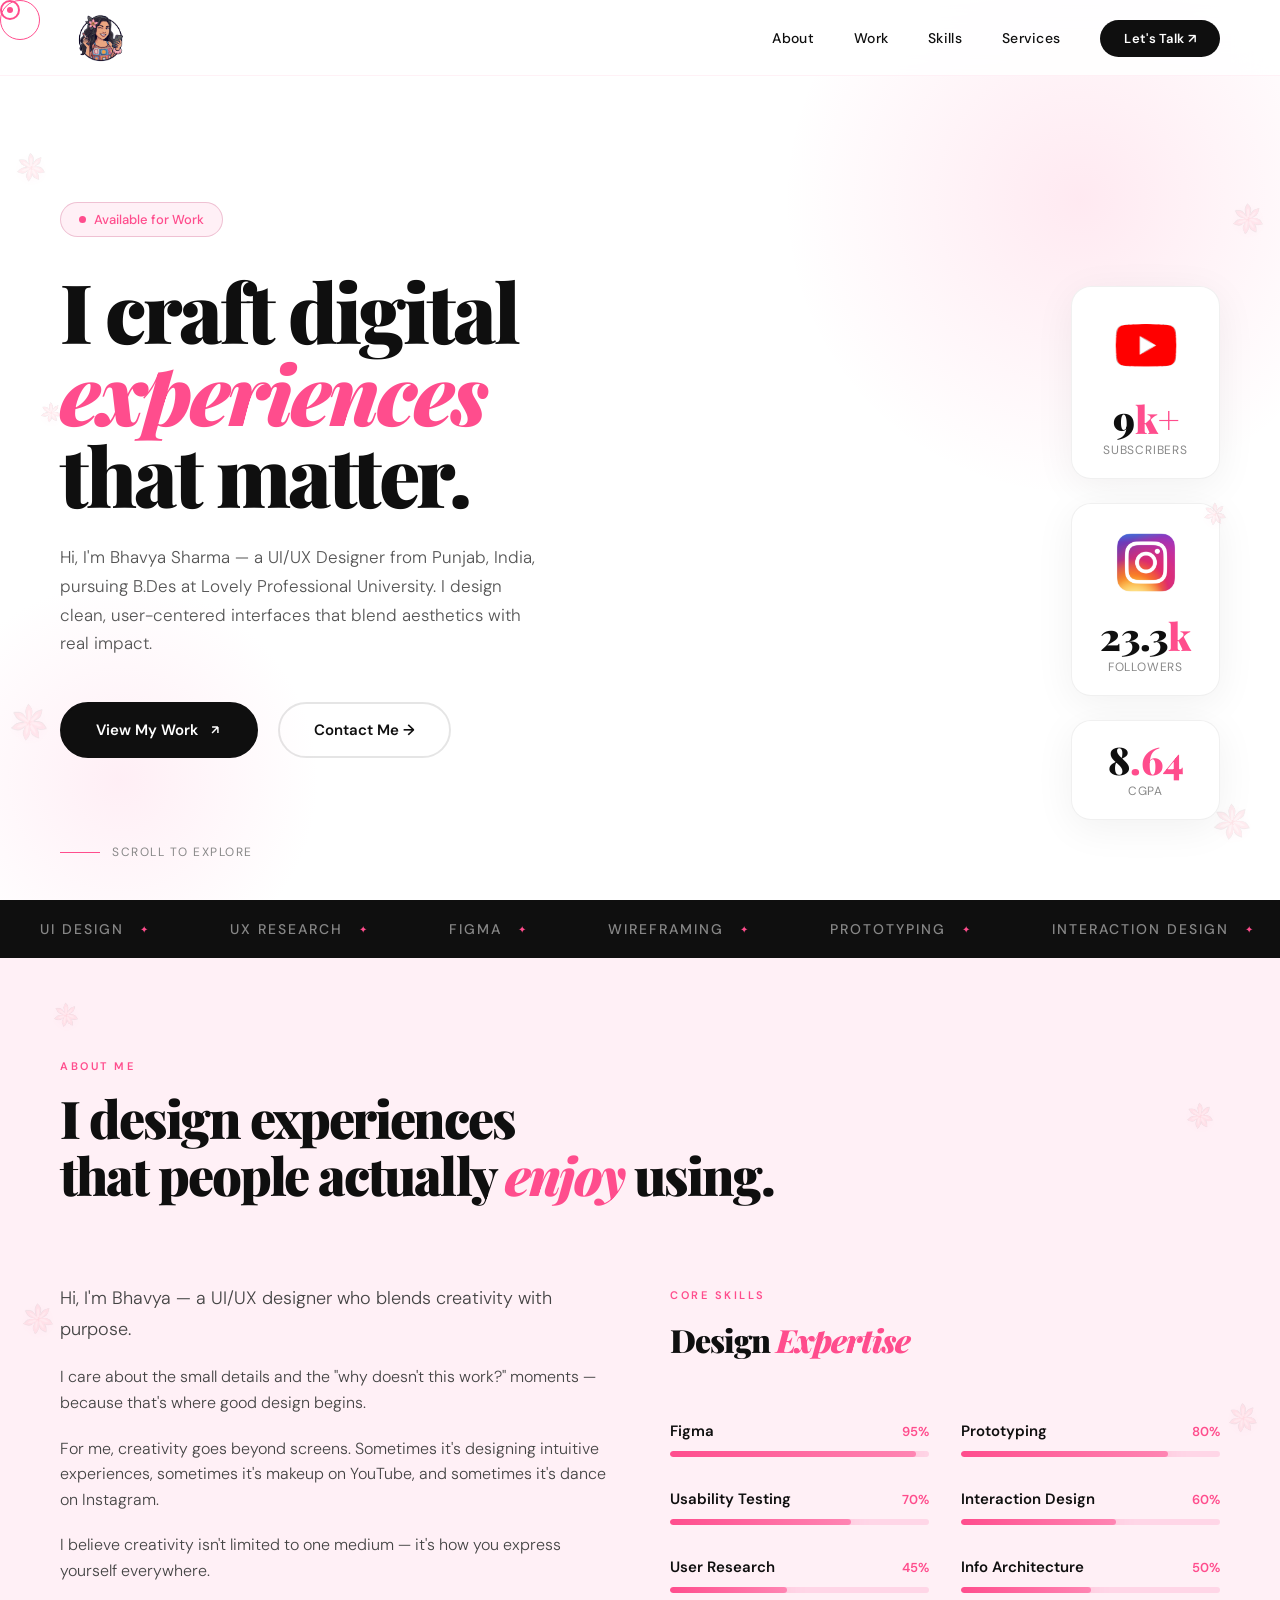
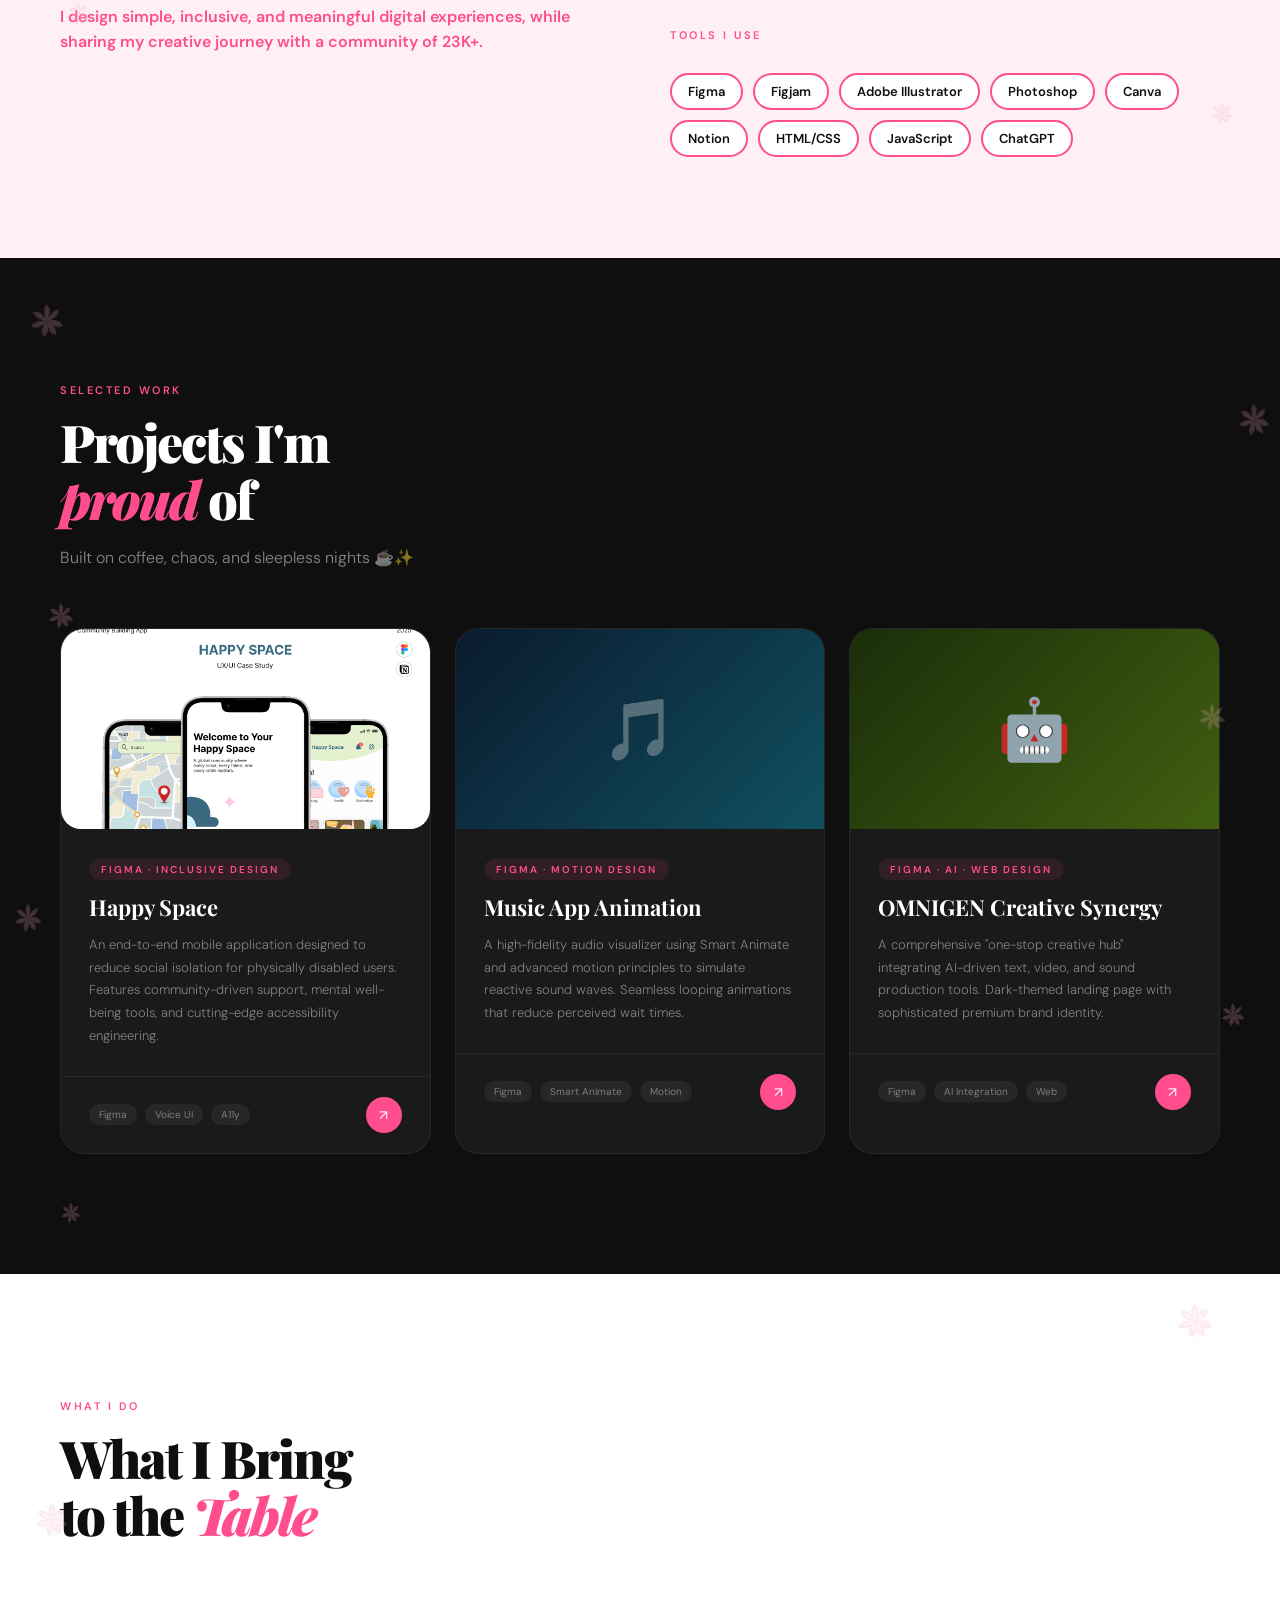
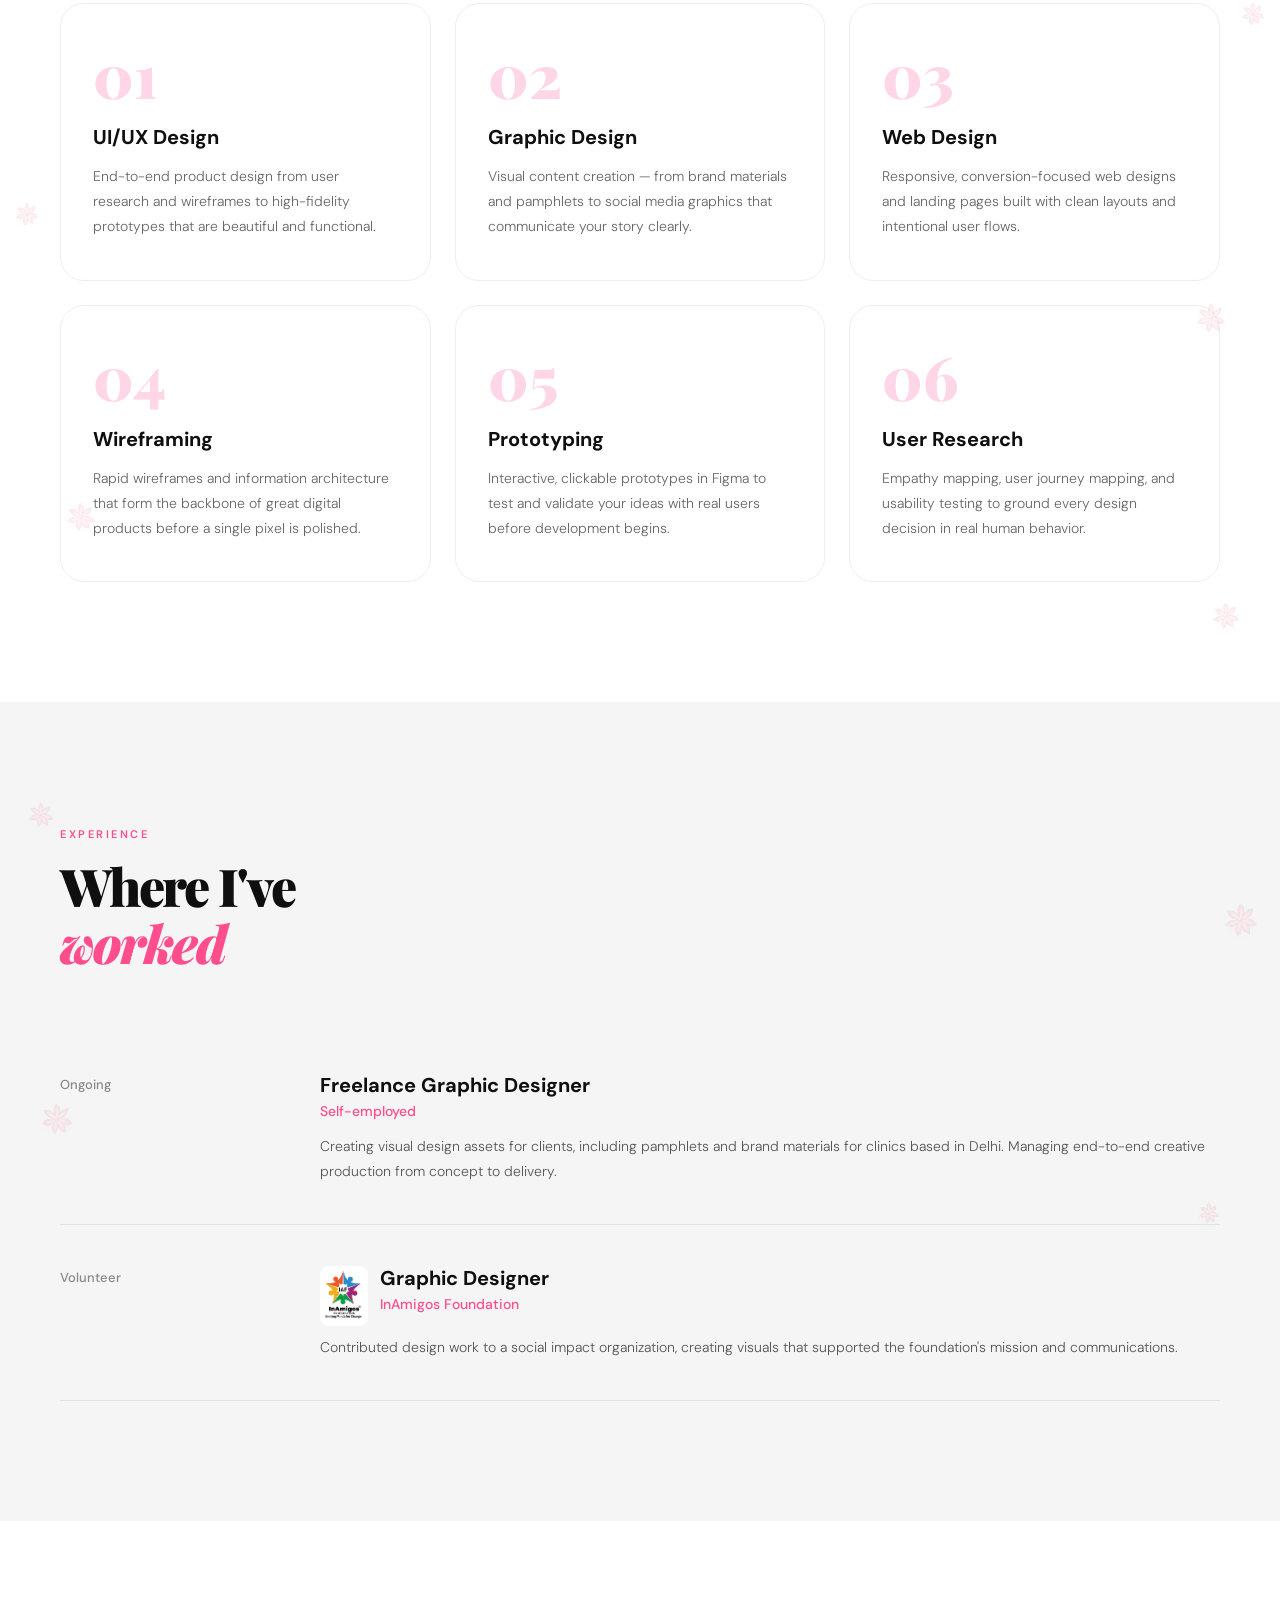
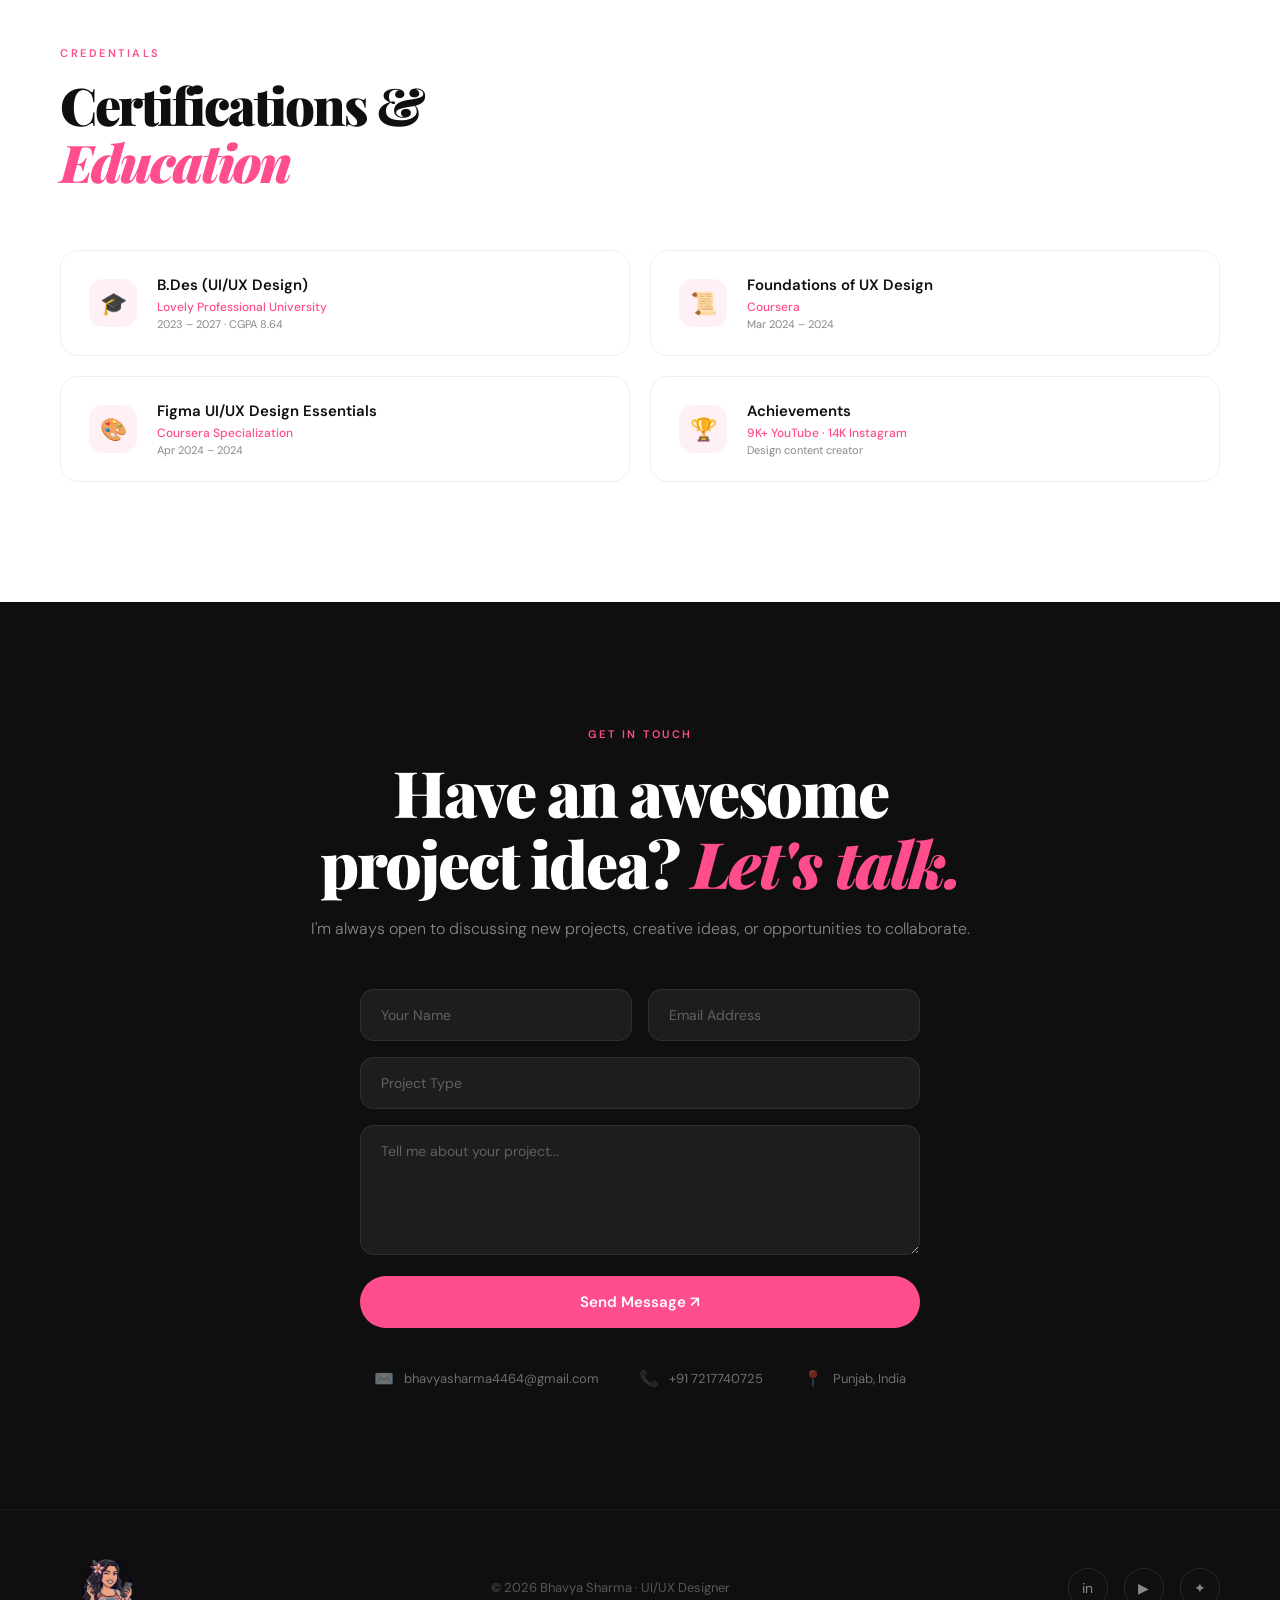
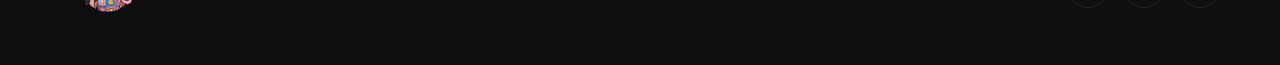
==== index.html @ 4010542c "Add 12 floating center flowers with flying animations in hero section" ====
<!DOCTYPE html>
<html lang="en">
<head>
<meta charset="UTF-8">
<meta name="viewport" content="width=device-width, initial-scale=1.0">
<title>Bhavya Sharma — UI/UX Designer</title>
<link href="https://fonts.googleapis.com/css2?family=Playfair+Display:ital,wght@0,400;0,700;0,900;1,400&family=DM+Sans:wght@300;400;500;600&display=swap" rel="stylesheet">
<style>
  :root {
    --pink: #FF4D8D;
    --pink-light: #FFD6E7;
    --pink-pale: #FFF0F6;
    --dark: #0F0F0F;
    --dark-2: #1A1A1A;
    --white: #FFFFFF;
    --gray: #888;
    --gray-light: #F5F5F5;
  }

  * { margin: 0; padding: 0; box-sizing: border-box; }

  html { scroll-behavior: smooth; }

  body {
    font-family: 'DM Sans', sans-serif;
    background: linear-gradient(135deg, #ffffff 0%, #faf5f7 50%, #fdf5f8 100%);
    background-attachment: fixed;
    color: var(--dark);
    overflow-x: hidden;
    cursor: none;
  }

  /* CUSTOM CURSOR */
  .cursor {
    width: 20px; height: 20px;
    background: transparent;
    border: 2px solid var(--pink);
    border-radius: 50%;
    position: fixed;
    top: 0; left: 0;
    pointer-events: none;
    z-index: 9999;
    transition: all 0.15s cubic-bezier(0.175, 0.885, 0.32, 1.275);
  }
  .cursor::after {
    content: '';
    position: absolute;
    top: 50%; left: 50%;
    transform: translate(-50%, -50%);
    width: 6px; height: 6px;
    background: var(--pink);
    border-radius: 50%;
    transition: all 0.2s ease;
  }
  .cursor-ring {
    width: 40px;
    height: 40px;
    border: 1.5px solid var(--pink);
    border-radius: 50%;
    position: fixed;
    pointer-events: none;
    z-index: 9998;
    transition: all 0.15s ease-out;
    will-change: transform, width, height;
  }
  .cursor-trail {
    width: 6px; height: 6px;
    background: var(--pink);
    border-radius: 50%;
    position: fixed;
    top: 0; left: 0;
    pointer-events: none;
    z-index: 9997;
    opacity: 0;
    animation: trailFade 1s ease-out forwards;
  }

  @keyframes cursorMorph {
    0%, 100% { 
      transform: scale(1) rotate(0deg);
      border-radius: 50%;
    }
    25% { 
      transform: scale(1.1) rotate(90deg);
      border-radius: 40%;
    }
    50% { 
      transform: scale(0.9) rotate(180deg);
      border-radius: 30%;
    }
    75% { 
      transform: scale(1.05) rotate(270deg);
      border-radius: 45%;
    }
  }

  @keyframes ringPulse {
    0%, 100% { 
      transform: translate(-20px, -20px) scale(1);
      opacity: 0.3;
    }
    50% { 
      transform: translate(-20px, -20px) scale(1.3);
      opacity: 0.6;
    }
  }

  @keyframes trailFade {
    0% { 
      opacity: 0.8; 
      transform: scale(1) rotate(0deg);
    }
    100% { 
      opacity: 0; 
      transform: scale(0.2) rotate(180deg);
    }
  }

  @keyframes floating {
    0%, 100% { transform: translate(0, 0) rotate(0deg); }
    25% { transform: translate(20px, -30px) rotate(5deg); }
    50% { transform: translate(-10px, -50px) rotate(0deg); }
    75% { transform: translate(-20px, -20px) rotate(-5deg); }
  }

  @keyframes floating-2 {
    0%, 100% { transform: translate(0, 0) rotate(0deg); }
    25% { transform: translate(-30px, 20px) rotate(-3deg); }
    50% { transform: translate(10px, 40px) rotate(0deg); }
    75% { transform: translate(20px, 10px) rotate(3deg); }
  }

  .floating {
    animation: floating 8s ease-in-out infinite;
  }

  .floating-2 {
    animation: floating-2 10s ease-in-out infinite;
  }

  /* NAV - macOS style hover reveal */
  nav {
    position: fixed;
    top: 0; left: 0; right: 0;
    z-index: 100;
    padding: 12px 60px;
    height: 76px;
    display: flex;
    align-items: center;
    justify-content: space-between;
    background: rgba(255,255,255,0.85);
    backdrop-filter: blur(20px);
    border-bottom: 1px solid rgba(255,77,141,0.08);
    box-sizing: border-box;
    transform: translateY(0);
    transition: transform 0.4s cubic-bezier(0.34, 1.56, 0.64, 1);
  }

  .nav-trigger {
    display: none;
  }

  .mobile-menu-toggle {
    display: none;
    background: none;
    border: none;
    cursor: pointer;
    padding: 8px;
    z-index: 101;
  }

  .mobile-menu-toggle span {
    display: block;
    width: 24px;
    height: 2px;
    background: var(--dark);
    margin: 5px 0;
    transition: all 0.3s ease;
  }

  .mobile-menu-toggle.active span:nth-child(1) {
    transform: rotate(45deg) translate(5px, 5px);
  }

  .mobile-menu-toggle.active span:nth-child(2) {
    opacity: 0;
  }

  .mobile-menu-toggle.active span:nth-child(3) {
    transform: rotate(-45deg) translate(5px, -5px);
  }

  .logo {
    font-family: 'Playfair Display', serif;
    font-size: 22px;
    font-weight: 900;
    color: var(--dark);
    text-decoration: none;
    display: flex;
    align-items: center;
    height: 100%;
    letter-spacing: -0.5px;
    min-width: 60px;
  }
  .logo span { color: var(--pink); }

  .logo img {
    display: block;
    object-fit: contain;
    background: transparent;
  }

  .logo-fallback {
    display: none;
    font-size: 20px;
    font-weight: 900;
    color: var(--dark);
  }

  .nav-links {
    display: flex;
    gap: 40px;
    list-style: none;
  }
  .nav-links a {
    text-decoration: none;
    color: var(--dark);
    font-size: 14px;
    font-weight: 500;
    letter-spacing: 0.3px;
    transition: color 0.2s;
    position: relative;
  }
  .nav-links a::after {
    content: '';
    position: absolute;
    bottom: -3px;
    left: 0;
    width: 0;
    height: 2px;
    background: var(--pink);
    transition: width 0.3s ease;
  }
  .nav-links a:hover { color: var(--pink); }
  .nav-links a:hover::after { width: 100%; }

  .nav-cta {
    background: var(--dark);
    color: var(--white) !important;
    padding: 10px 24px;
    border-radius: 100px;
    font-weight: 600 !important;
    font-size: 13px !important;
    transition: background 0.3s, color 0.3s !important;
  }
  .nav-cta:hover {
    background: var(--pink) !important;
    color: var(--white) !important;
  }
  .nav-cta::after { display: none !important; }

  /* HERO */
  .hero {
    min-height: 100vh;
    display: flex;
    align-items: center;
    padding: 120px 60px 60px;
    background: var(--white);
    position: relative;
    overflow: hidden;
  }

  .hero-bg-blob {
    position: absolute;
    top: -100px;
    right: -100px;
    width: 600px;
    height: 600px;
    background: radial-gradient(circle, rgba(255,77,141,0.12) 0%, transparent 70%);
    border-radius: 50%;
    pointer-events: none;
  }
  .hero-bg-blob-2 {
    position: absolute;
    bottom: -80px;
    left: -80px;
    width: 400px;
    height: 400px;
    background: radial-gradient(circle, rgba(255,214,231,0.4) 0%, transparent 70%);
    border-radius: 50%;
    pointer-events: none;
  }

  .hero-content {
    max-width: 700px;
    z-index: 1;
  }

  .hero-badge {
    display: inline-flex;
    align-items: center;
    gap: 8px;
    background: var(--pink-pale);
    border: 1px solid rgba(176, 8, 70, 0.2);
    padding: 8px 18px;
    border-radius: 100px;
    font-size: 13px;
    font-weight: 500;
    color: var(--pink);
    margin-bottom: 32px;
    animation: fadeUp 0.8s ease both;
  }

  .hero-badge .dot {
    width: 7px; height: 7px;
    background: var(--pink);
    border-radius: 50%;
    animation: pulse 2s infinite;
  }

  @keyframes pulse {
    0%, 100% { opacity: 1; transform: scale(1); }
    50% { opacity: 0.5; transform: scale(1.4); }
  }

  .hero h1 {
    font-family: 'Playfair Display', serif;
    font-size: 82px;
    line-height: 1.0;
    font-weight: 900;
    letter-spacing: -3px;
    margin-bottom: 28px;
    animation: fadeUp 0.8s 0.15s ease both;
  }

  .hero h1 em {
    font-style: italic;
    color: var(--pink);
  }

  .hero-sub {
    font-size: 17px;
    line-height: 1.7;
    color: #555;
    max-width: 480px;
    margin-bottom: 44px;
    font-weight: 300;
    animation: fadeUp 0.8s 0.3s ease both;
  }

  .hero-actions {
    display: flex;
    align-items: center;
    gap: 20px;
    animation: fadeUp 0.8s 0.45s ease both;
  }

  .btn-primary {
    background: var(--dark);
    color: var(--white);
    padding: 16px 34px;
    border-radius: 100px;
    text-decoration: none;
    font-size: 15px;
    font-weight: 600;
    display: inline-flex;
    align-items: center;
    gap: 10px;
    transition: all 0.3s ease;
    border: 2px solid var(--dark);
  }
  .btn-primary:hover {
    background: var(--pink);
    border-color: var(--pink);
    transform: translateY(-2px);
    box-shadow: 0 12px 40px rgba(255,77,141,0.3);
  }

  .btn-secondary {
    color: var(--dark);
    padding: 16px 34px;
    border-radius: 100px;
    text-decoration: none;
    font-size: 15px;
    font-weight: 600;
    display: inline-flex;
    align-items: center;
    gap: 8px;
    border: 2px solid rgba(0,0,0,0.1);
    transition: all 0.3s ease;
  }
  .btn-secondary:hover {
    border-color: var(--pink);
    color: var(--pink);
  }

  .hero-stats {
    position: absolute;
    right: 60px;
    bottom: 80px;
    display: flex;
    flex-direction: column;
    gap: 24px;
    animation: fadeUp 0.8s 0.6s ease both;
  }

  .stat-card {
    background: var(--white);
    border: 1px solid rgba(0,0,0,0.06);
    border-radius: 20px;
    padding: 20px 28px;
    box-shadow: 0 8px 40px rgba(0,0,0,0.06);
    text-align: center;
    min-width: 140px;
  }
  .stat-num {
    font-family: 'Playfair Display', serif;
    font-size: 38px;
    font-weight: 900;
    color: var(--dark);
    line-height: 1;
  }
  .stat-num span { color: var(--pink); }
  .stat-label {
    font-size: 12px;
    color: var(--gray);
    margin-top: 4px;
    text-transform: uppercase;
    letter-spacing: 0.8px;
  }

  .scroll-indicator {
    position: absolute;
    bottom: 40px;
    left: 60px;
    display: flex;
    align-items: center;
    gap: 12px;
    font-size: 12px;
    color: var(--gray);
    letter-spacing: 1.5px;
    text-transform: uppercase;
    animation: fadeUp 0.8s 0.75s ease both;
  }
  .scroll-line {
    width: 40px;
    height: 1px;
    background: var(--pink);
  }

  @keyframes fadeUp {
    from { opacity: 0; transform: translateY(30px); }
    to { opacity: 1; transform: translateY(0); }
  }

  /* MARQUEE */
  .marquee-section {
    background: var(--dark);
    padding: 20px 0;
    overflow: hidden;
  }

  .marquee-track {
    display: flex;
    gap: 0;
    animation: marquee 20s linear infinite;
    white-space: nowrap;
  }

  .marquee-item {
    padding: 0 40px;
    font-size: 14px;
    color: rgba(255,255,255,0.5);
    font-weight: 500;
    letter-spacing: 2px;
    text-transform: uppercase;
    display: flex;
    align-items: center;
    gap: 16px;
  }
  .marquee-item::after {
    content: '✦';
    color: var(--pink);
    font-size: 10px;
  }

  @keyframes marquee {
    0% { transform: translateX(0); }
    100% { transform: translateX(-50%); }
  }

  /* SECTION BASE */
  section { padding: 120px 60px; }

  .section-tag {
    display: inline-block;
    font-size: 11px;
    font-weight: 600;
    letter-spacing: 2.5px;
    text-transform: uppercase;
    color: var(--pink);
    margin-bottom: 16px;
  }

  .section-title {
    font-family: 'Playfair Display', serif;
    font-size: 52px;
    font-weight: 900;
    line-height: 1.1;
    letter-spacing: -2px;
    color: var(--dark);
    margin-bottom: 20px;
  }

  .section-title em {
    font-style: italic;
    color: var(--pink);
  }

  /* ABOUT */
  .about {
    background: var(--pink-pale);
  }

  .about-grid {
    display: grid;
    grid-template-columns: 1fr 1fr;
    gap: 80px;
    align-items: center;
    margin-top: 60px;
  }

  .about-text p {
    font-size: 16px;
    line-height: 1.85;
    color: #444;
    margin-bottom: 20px;
    font-weight: 300;
  }

  .about-highlights {
    display: flex;
    flex-direction: column;
    gap: 16px;
    margin-top: 36px;
  }

  .highlight-item {
    display: flex;
    align-items: center;
    gap: 16px;
    background: white;
    padding: 16px 20px;
    border-radius: 14px;
    border: 1px solid rgba(255,77,141,0.1);
  }

  .highlight-icon {
    width: 42px; height: 42px;
    background: var(--pink);
    border-radius: 12px;
    display: flex;
    align-items: center;
    justify-content: center;
    font-size: 18px;
    flex-shrink: 0;
  }

  .highlight-title {
    font-weight: 600;
    font-size: 14px;
    color: var(--dark);
  }
  .highlight-sub {
    font-size: 12px;
    color: var(--gray);
    margin-top: 2px;
  }

  /* SKILLS */
  .skills-grid {
    display: grid;
    grid-template-columns: repeat(2, 1fr);
    gap: 32px;
    margin-top: 60px;
  }

  .skill-header {
    display: flex;
    justify-content: space-between;
    align-items: center;
    margin-bottom: 10px;
  }
  .skill-name {
    font-size: 15px;
    font-weight: 600;
    color: var(--dark);
  }
  .skill-pct {
    font-size: 13px;
    color: var(--pink);
    font-weight: 600;
  }
  .skill-bar {
    height: 6px;
    background: var(--pink-light);
    border-radius: 100px;
    overflow: hidden;
  }
  .skill-fill {
    height: 100%;
    background: linear-gradient(90deg, var(--pink) 0%, #FF85B3 50%, var(--pink) 100%);
    background-size: 200% 100%;
    border-radius: 100px;
    transition: width 2s cubic-bezier(0.34, 1.56, 0.64, 1);
    position: relative;
    overflow: hidden;
    box-shadow: 0 0 20px rgba(255, 77, 141, 0.4);
    animation: shimmer 3s linear infinite;
  }

  .skill-fill::after {
    content: '';
    position: absolute;
    top: 0;
    left: -100%;
    width: 100%;
    height: 100%;
    background: linear-gradient(90deg, transparent, rgba(255,255,255,0.4), transparent);
    animation: shimmerWave 2s ease-in-out infinite;
  }

  @keyframes shimmer {
    0% { background-position: 200% 0; }
    100% { background-position: -200% 0; }
  }

  @keyframes shimmerWave {
    0% { left: -100%; }
    100% { left: 100%; }
  }

  .skill-item:hover .skill-fill {
    box-shadow: 0 0 30px rgba(255, 77, 141, 0.6);
    filter: brightness(1.1);
  }

  /* PROJECTS */
  .projects { background: var(--dark); }
  .projects .section-title { color: var(--white); }
  .projects .section-tag { color: var(--pink); }
  .projects > p { color: rgba(255,255,255,0.5); margin-top: 16px; font-size: 16px; max-width: 500px; font-weight: 300; }

  .projects-grid {
    display: grid;
    grid-template-columns: repeat(3, 1fr);
    gap: 24px;
    margin-top: 60px;
  }

  .project-card {
    background: var(--dark-2);
    border-radius: 24px;
    overflow: hidden;
    border: 1px solid rgba(255,255,255,0.06);
    transition: all 0.4s ease;
    position: relative;
  }
  .project-card:hover {
    transform: translateY(-8px);
    border-color: rgba(255,77,141,0.3);
    box-shadow: 0 24px 60px rgba(255,77,141,0.12);
  }

  .project-thumb {
    height: 200px;
    display: flex;
    align-items: center;
    justify-content: center;
    font-size: 60px;
    position: relative;
    overflow: hidden;
  }

  .project-thumb-1 { background: linear-gradient(135deg, #1a0a2e, #4a1060); }
  .project-thumb-2 { background: linear-gradient(135deg, #0a1a2e, #105060); }
  .project-thumb-3 { background: linear-gradient(135deg, #1a2e0a, #406010); }

  .project-body {
    padding: 28px;
  }

  .project-tag {
    display: inline-block;
    font-size: 10px;
    letter-spacing: 2px;
    text-transform: uppercase;
    color: var(--pink);
    background: rgba(255,77,141,0.1);
    padding: 4px 12px;
    border-radius: 100px;
    margin-bottom: 14px;
    font-weight: 600;
  }

  .project-title {
    font-family: 'Playfair Display', serif;
    font-size: 22px;
    font-weight: 700;
    color: var(--white);
    margin-bottom: 12px;
    line-height: 1.25;
  }

  .project-desc {
    font-size: 13px;
    color: rgba(255,255,255,0.45);
    line-height: 1.75;
    font-weight: 300;
  }

  .project-footer {
    display: flex;
    align-items: center;
    justify-content: space-between;
    padding: 20px 28px;
    border-top: 1px solid rgba(255,255,255,0.06);
  }

  .project-tools {
    display: flex;
    gap: 8px;
  }

  .tool-chip {
    font-size: 10px;
    color: rgba(255,255,255,0.4);
    background: rgba(255,255,255,0.06);
    padding: 4px 10px;
    border-radius: 100px;
  }

  .project-link {
    width: 36px; height: 36px;
    background: var(--pink);
    border-radius: 50%;
    display: flex;
    align-items: center;
    justify-content: center;
    text-decoration: none;
    color: white;
    font-size: 14px;
    transition: transform 0.2s;
  }
  .project-link:hover { transform: rotate(45deg); }

  /* CASE STUDY MODAL */
  .case-study-modal {
    display: none;
    position: fixed;
    top: 0;
    left: 0;
    right: 0;
    bottom: 0;
    background: rgba(0,0,0,0.85);
    backdrop-filter: blur(10px);
    z-index: 1000;
    overflow-y: auto;
    padding: 40px 20px;
  }
  .case-study-modal.active {
    display: flex;
    justify-content: center;
    align-items: flex-start;
  }
  .modal-content {
    background: white;
    border-radius: 32px;
    max-width: 1000px;
    width: 100%;
    position: relative;
    animation: modalSlideIn 0.4s ease;
  }
  @keyframes modalSlideIn {
    from { opacity: 0; transform: translateY(40px); }
    to { opacity: 1; transform: translateY(0); }
  }
  .modal-close {
    position: absolute;
    top: 24px;
    right: 24px;
    width: 44px;
    height: 44px;
    border-radius: 50%;
    border: none;
    background: var(--pink-light);
    color: var(--pink);
    font-size: 24px;
    cursor: pointer;
    z-index: 10;
    transition: all 0.2s;
  }
  .modal-close:hover {
    background: var(--pink);
    color: white;
    transform: rotate(90deg);
  }
  .case-study-header {
    padding: 60px 60px 40px;
    background: linear-gradient(135deg, var(--pink-pale) 0%, white 100%);
    border-radius: 32px 32px 0 0;
  }
  .case-study-meta {
    font-size: 12px;
    text-transform: uppercase;
    letter-spacing: 2px;
    color: var(--pink);
    font-weight: 600;
    margin-bottom: 16px;
  }
  .case-study-title {
    font-family: 'Playfair Display', serif;
    font-size: 48px;
    font-weight: 900;
    margin-bottom: 16px;
    letter-spacing: -1px;
  }
  .case-study-subtitle {
    font-size: 18px;
    color: var(--gray);
    max-width: 700px;
    line-height: 1.6;
    margin-bottom: 32px;
  }
  .case-study-mockup {
    margin: 40px 0;
    display: flex;
    justify-content: center;
    align-items: center;
  }

  .case-study-mockup img {
    max-width: 100%;
    max-height: 400px;
    border-radius: 20px;
    box-shadow: 0 30px 60px rgba(255,77,141,0.2);
    transition: transform 0.4s ease, box-shadow 0.4s ease;
    will-change: transform;
  }

  .case-study-mockup img:hover {
    transform: translateY(-8px) scale(1.02);
    box-shadow: 0 40px 80px rgba(255,77,141,0.3);
  }

  .case-study-info-grid {
    display: grid;
    grid-template-columns: repeat(4, 1fr);
    gap: 24px;
    padding-top: 24px;
    border-top: 1px solid rgba(255,77,141,0.2);
  }
  .info-label {
    font-size: 11px;
    text-transform: uppercase;
    letter-spacing: 1px;
    color: var(--gray);
    margin-bottom: 4px;
  }
  .info-value {
    font-size: 14px;
    font-weight: 600;
    color: var(--dark);
  }
  .case-study-body {
    padding: 40px 60px 60px;
  }
  .case-section {
    margin-bottom: 60px;
  }
  .case-section:last-child {
    margin-bottom: 0;
  }
  .section-num {
    font-size: 14px;
    font-weight: 700;
    color: var(--pink);
    margin-bottom: 8px;
  }
  .case-section h2 {
    font-family: 'Playfair Display', serif;
    font-size: 32px;
    font-weight: 900;
    margin-bottom: 8px;
  }
  .case-section h3 {
    font-size: 16px;
    color: var(--gray);
    margin-bottom: 24px;
    font-weight: 400;
  }
  .case-section > p {
    font-size: 15px;
    line-height: 1.7;
    margin-bottom: 32px;
  }
  .overview-grid {
    display: grid;
    grid-template-columns: repeat(2, 1fr);
    gap: 20px;
  }
  .overview-card {
    padding: 28px;
    background: var(--pink-pale);
    border-radius: 20px;
    border: 1px solid var(--pink-light);
  }
  .overview-num {
    font-size: 24px;
    font-weight: 900;
    color: var(--pink);
    margin-bottom: 12px;
  }
  .overview-card h4 {
    font-size: 16px;
    font-weight: 700;
    margin-bottom: 8px;
  }
  .overview-card p {
    font-size: 14px;
    color: var(--gray);
    line-height: 1.6;
  }
  .research-grid {
    display: grid;
    grid-template-columns: repeat(2, 1fr);
    gap: 32px;
  }
  .research-col h4 {
    font-size: 18px;
    font-weight: 700;
    margin-bottom: 20px;
    padding-bottom: 12px;
    border-bottom: 2px solid var(--pink-light);
  }
  .research-item {
    display: flex;
    gap: 16px;
    margin-bottom: 20px;
  }
  .research-icon {
    font-size: 24px;
    flex-shrink: 0;
  }
  .research-item strong {
    font-size: 14px;
    display: block;
    margin-bottom: 4px;
  }
  .research-item p {
    font-size: 13px;
    color: var(--gray);
    line-height: 1.5;
  }
  .findings-grid {
    display: grid;
    grid-template-columns: repeat(4, 1fr);
    gap: 20px;
  }
  .finding-card {
    text-align: center;
    padding: 32px 24px;
    background: linear-gradient(135deg, var(--pink-pale), white);
    border-radius: 20px;
    border: 1px solid var(--pink-light);
  }
  .finding-percent {
    font-size: 48px;
    font-weight: 900;
    color: var(--pink);
    line-height: 1;
    margin-bottom: 12px;
  }
  .finding-card h4 {
    font-size: 14px;
    font-weight: 700;
    margin-bottom: 8px;
  }
  .finding-card p {
    font-size: 13px;
    color: var(--gray);
    line-height: 1.5;
  }
  .personas-grid {
    display: grid;
    grid-template-columns: repeat(3, 1fr);
    gap: 24px;
  }
  .persona-card {
    padding: 32px;
    background: white;
    border-radius: 24px;
    border: 2px solid var(--pink-light);
    box-shadow: 0 4px 20px rgba(255,77,141,0.08);
  }
  .persona-avatar {
    font-size: 48px;
    margin-bottom: 16px;
  }
  .persona-card h4 {
    font-size: 20px;
    font-weight: 700;
    margin-bottom: 4px;
  }
  .persona-meta {
    font-size: 13px;
    color: var(--gray);
    margin-bottom: 12px;
  }
  .persona-tag {
    display: inline-block;
    padding: 6px 14px;
    background: var(--pink);
    color: white;
    font-size: 12px;
    font-weight: 600;
    border-radius: 100px;
    margin-bottom: 20px;
  }
  .persona-section {
    margin-bottom: 16px;
  }
  .persona-section:last-child {
    margin-bottom: 0;
  }
  .persona-section strong {
    font-size: 13px;
    display: block;
    margin-bottom: 4px;
  }
  .persona-section p {
    font-size: 13px;
    color: var(--gray);
    line-height: 1.5;
  }
  .process-grid {
    display: grid;
    grid-template-columns: repeat(3, 1fr);
    gap: 24px;
  }
  .process-item {
    padding: 28px;
    background: var(--pink-pale);
    border-radius: 20px;
    border: 1px solid var(--pink-light);
  }
  .process-icon {
    font-size: 32px;
    margin-bottom: 16px;
  }
  .process-item h4 {
    font-size: 16px;
    font-weight: 700;
    margin-bottom: 12px;
  }
  .process-item p {
    font-size: 14px;
    color: var(--gray);
    line-height: 1.6;
  }
  .ia-grid {
    display: grid;
    grid-template-columns: repeat(5, 1fr);
    gap: 16px;
  }
  .ia-card {
    padding: 24px;
    background: var(--pink-pale);
    border-radius: 16px;
    border: 1px solid var(--pink-light);
    text-align: center;
  }
  .ia-icon {
    font-size: 32px;
    margin-bottom: 12px;
  }
  .ia-card h4 {
    font-size: 14px;
    font-weight: 700;
    margin-bottom: 12px;
  }
  .ia-card ul {
    list-style: none;
    text-align: left;
  }
  .ia-card li {
    font-size: 12px;
    color: var(--gray);
    padding: 4px 0;
    border-bottom: 1px solid var(--pink-light);
  }
  .ia-card li:last-child {
    border-bottom: none;
  }
  .features-grid {
    display: grid;
    grid-template-columns: repeat(3, 1fr);
    gap: 24px;
  }
  .feature-card {
    padding: 32px;
    background: white;
    border-radius: 20px;
    border: 2px solid var(--pink-light);
    box-shadow: 0 4px 20px rgba(255,77,141,0.08);
    transition: all 0.3s;
  }
  .feature-card:hover {
    transform: translateY(-4px);
    box-shadow: 0 8px 30px rgba(255,77,141,0.15);
    border-color: var(--pink);
  }
  .feature-icon {
    font-size: 40px;
    margin-bottom: 16px;
  }
  .feature-card h4 {
    font-size: 16px;
    font-weight: 700;
    margin-bottom: 12px;
  }
  .feature-card p {
    font-size: 14px;
    color: var(--gray);
    line-height: 1.6;
  }
  .testing-grid {
    display: grid;
    grid-template-columns: repeat(2, 1fr);
    gap: 24px;
  }
  .testing-col {
    padding: 32px;
    border-radius: 20px;
  }
  .testing-col.success {
    background: linear-gradient(135deg, #f0fdf4, #dcfce7);
    border: 1px solid #86efac;
  }
  .testing-col.improvements {
    background: linear-gradient(135deg, #fefce8, #fef9c3);
    border: 1px solid #fde047;
  }
  .testing-col h4 {
    font-size: 16px;
    font-weight: 700;
    margin-bottom: 20px;
  }
  .testing-col ul {
    list-style: none;
  }
  .testing-col li {
    font-size: 14px;
    padding: 8px 0;
    padding-left: 20px;
    position: relative;
    line-height: 1.5;
  }
  .testing-col li::before {
    content: '•';
    position: absolute;
    left: 0;
    color: var(--pink);
    font-weight: bold;
  }
  .case-section.conclusion {
    padding: 60px;
    background: linear-gradient(135deg, var(--pink-pale), white);
    border-radius: 24px;
    margin-top: 40px;
  }

  .conclusion-content {
    display: flex;
    justify-content: space-between;
    align-items: center;
    gap: 40px;
  }

  .conclusion-main {
    flex: 1;
  }

  .conclusion-main h3 {
    font-family: 'Playfair Display', serif;
    font-size: 32px;
    font-weight: 900;
    margin-bottom: 16px;
    color: var(--dark);
  }

  .conclusion-main p {
    font-size: 16px;
    color: var(--gray);
    max-width: 500px;
    margin-bottom: 24px;
    line-height: 1.7;
  }

  .designer-signature {
    font-size: 14px;
    font-weight: 600;
    color: var(--pink);
    padding-top: 24px;
    border-top: 1px solid var(--pink-light);
    display: inline-block;
  }

  .back-to-top {
    display: inline-flex;
    align-items: center;
    gap: 8px;
    padding: 14px 28px;
    background: var(--pink);
    color: white;
    border: none;
    border-radius: 100px;
    font-size: 14px;
    font-weight: 600;
    cursor: pointer;
    transition: all 0.3s ease;
    box-shadow: 0 4px 15px rgba(255, 77, 141, 0.3);
  }

  .back-to-top:hover {
    transform: translateY(-3px);
    box-shadow: 0 8px 25px rgba(255, 77, 141, 0.4);
    background: #E03A7A;
  }

  .back-to-top svg {
    transition: transform 0.3s ease;
  }

  .back-to-top:hover svg {
    transform: translateY(-2px);
  }

  /* UI Screens Grid */
  .ui-screens-grid {
    display: grid;
    grid-template-columns: repeat(2, 1fr);
    gap: 32px;
    margin-top: 40px;
  }

  .ui-screen-card {
    background: white;
    border-radius: 24px;
    overflow: hidden;
    border: 1px solid var(--pink-light);
    box-shadow: 0 4px 20px rgba(255,77,141,0.08);
    transition: all 0.4s cubic-bezier(0.34, 1.56, 0.64, 1);
    cursor: pointer;
  }

  .ui-screen-card:hover {
    transform: translateY(-8px) scale(1.02);
    box-shadow: 0 20px 40px rgba(255,77,141,0.2);
    border-color: var(--pink);
  }

  .ui-screen-card.full-width {
    grid-column: 1 / -1;
    display: grid;
    grid-template-columns: 1.5fr 1fr;
    gap: 0;
  }

  .ui-screen-frame {
    background: linear-gradient(135deg, var(--pink-pale), white);
    padding: 24px;
    display: flex;
    justify-content: center;
    align-items: center;
    min-height: 400px;
    position: relative;
    overflow: hidden;
  }

  .ui-screen-frame::before {
    content: '';
    position: absolute;
    top: 50%;
    left: 50%;
    width: 200%;
    height: 200%;
    background: radial-gradient(circle, rgba(255,77,141,0.1) 0%, transparent 50%);
    transform: translate(-50%, -50%);
    animation: pulse 4s ease-in-out infinite;
    will-change: transform, opacity;
  }

  @keyframes pulse {
    0%, 100% { transform: translate(-50%, -50%) scale(1); opacity: 0.3; }
    50% { transform: translate(-50%, -50%) scale(1.05); opacity: 0.6; }
  }

  .ui-screen-frame img {
    max-width: 100%;
    max-height: 400px;
    border-radius: 16px;
    box-shadow: 0 20px 60px rgba(0,0,0,0.15);
    transition: transform 0.4s ease, box-shadow 0.4s ease;
    position: relative;
    z-index: 1;
    will-change: transform;
  }

  .ui-screen-card:hover .ui-screen-frame img {
    transform: scale(1.02);
    box-shadow: 0 30px 80px rgba(0,0,0,0.2);
  }

  .ui-screen-info {
    padding: 24px 28px;
  }

  .ui-screen-info h4 {
    font-size: 18px;
    font-weight: 700;
    margin-bottom: 8px;
    color: var(--dark);
  }

  .ui-screen-info p {
    font-size: 14px;
    color: var(--gray);
    line-height: 1.5;
  }

  .ui-screen-card.full-width .ui-screen-info {
    display: flex;
    flex-direction: column;
    justify-content: center;
    padding: 40px;
    background: linear-gradient(135deg, white, var(--pink-pale));
  }

  .ui-screen-card.full-width .ui-screen-info h4 {
    font-size: 24px;
    margin-bottom: 12px;
  }

  .ui-screen-card.full-width .ui-screen-info p {
    font-size: 16px;
  }

  /* Micro-interactions for case study elements */
  .overview-card {
    transition: all 0.3s ease;
    cursor: pointer;
  }

  .overview-card:hover {
    transform: translateY(-4px);
    box-shadow: 0 12px 30px rgba(255,77,141,0.15);
    border-color: var(--pink);
  }

  .finding-card {
    transition: all 0.3s ease;
    cursor: pointer;
  }

  .finding-card:hover {
    transform: scale(1.05);
    box-shadow: 0 15px 40px rgba(255,77,141,0.2);
  }

  .finding-card:hover .finding-percent {
    transform: scale(1.1);
  }

  .finding-percent {
    transition: transform 0.3s ease;
  }

  .persona-card {
    transition: all 0.4s ease;
  }

  .persona-card:hover {
    transform: translateY(-6px);
    box-shadow: 0 20px 50px rgba(255,77,141,0.15);
  }

  .persona-avatar {
    transition: transform 0.3s ease;
  }

  .persona-card:hover .persona-avatar {
    transform: scale(1.1) rotate(5deg);
  }

  .process-item {
    transition: all 0.3s ease;
    cursor: pointer;
  }

  .process-item:hover {
    transform: translateY(-6px);
    box-shadow: 0 15px 35px rgba(255,77,141,0.15);
    background: linear-gradient(135deg, var(--pink-light), var(--pink-pale));
  }

  .process-icon {
    transition: transform 0.3s ease;
  }

  .process-item:hover .process-icon {
    transform: scale(1.2) rotate(-5deg);
  }

  .ia-card {
    transition: all 0.3s ease;
    cursor: pointer;
  }

  .ia-card:hover {
    transform: translateY(-4px);
    box-shadow: 0 10px 30px rgba(255,77,141,0.15);
  }

  .ia-icon {
    transition: transform 0.3s ease;
  }

  .ia-card:hover .ia-icon {
    transform: scale(1.2);
  }

  .research-item {
    transition: all 0.3s ease;
    padding: 12px;
    border-radius: 12px;
    margin-left: -12px;
    margin-right: -12px;
  }

  .research-item:hover {
    background: var(--pink-pale);
    transform: translateX(8px);
  }

  .research-icon {
    transition: transform 0.3s ease;
  }

  .research-item:hover .research-icon {
    transform: scale(1.2) rotate(10deg);
  }

  /* COMPREHENSIVE RESPONSIVE STYLES */
  @media (max-width: 1024px) {
    nav {
      padding: 12px 40px;
    }
    .hero-content h1 {
      font-size: 56px;
    }
    .section-title {
      font-size: 42px;
    }
  }

  @media (max-width: 768px) {
    /* Mobile Navigation */
    nav {
      padding: 12px 20px;
    }

    .mobile-menu-toggle {
      display: block;
    }

    .nav-links {
      position: fixed;
      top: 76px;
      left: 0;
      right: 0;
      background: rgba(255,255,255,0.98);
      flex-direction: column;
      gap: 0;
      padding: 20px;
      transform: translateY(-150%);
      opacity: 0;
      transition: all 0.3s ease;
      box-shadow: 0 10px 40px rgba(0,0,0,0.1);
      backdrop-filter: blur(20px);
    }

    .nav-links.active {
      transform: translateY(0);
      opacity: 1;
    }

    .nav-links li {
      border-bottom: 1px solid var(--pink-light);
    }

    .nav-links a {
      display: block;
      padding: 16px 0;
      font-size: 18px;
    }

    /* Hero Section Mobile */
    .hero {
      min-height: auto;
      padding: 120px 20px 60px;
    }

    .hero-content h1 {
      font-size: 40px;
      line-height: 1.1;
    }

    .hero-sub {
      font-size: 16px;
      max-width: 100%;
    }

    .hero-actions {
      flex-direction: column;
      gap: 12px;
    }

    .btn-primary, .btn-secondary {
      width: 100%;
      text-align: center;
      justify-content: center;
    }

    .hero-stats {
      position: relative;
      bottom: auto;
      left: auto;
      right: auto;
      flex-direction: row;
      gap: 16px;
      margin-top: 40px;
      justify-content: center;
    }

    .stat-card {
      padding: 16px 20px;
    }

    .stat-card img {
      height: 50px !important;
    }

    .stat-num {
      font-size: 24px;
    }

    /* Section Headers Mobile */
    .section-tag {
      font-size: 11px;
    }

    .section-title {
      font-size: 32px;
    }

    /* About Section Mobile */
    .about-grid {
      grid-template-columns: 1fr;
      gap: 40px;
    }

    .about-highlights {
      grid-template-columns: 1fr;
    }

    .skills-grid {
      grid-template-columns: 1fr;
    }

    .tools-grid {
      grid-template-columns: repeat(2, 1fr);
    }

    /* Projects Mobile */
    .projects-grid {
      grid-template-columns: 1fr;
    }

    .project-thumb {
      height: 200px;
    }

    /* Services Mobile */
    .services-grid {
      grid-template-columns: 1fr;
    }

    .service-card {
      padding: 30px;
    }

    .experience-grid {
      grid-template-columns: 1fr;
    }

    /* Contact Mobile */
    .contact-section h2 {
      font-size: 32px;
    }

    .contact-badges {
      flex-direction: column;
      align-items: center;
    }

    .contact-badge {
      width: 100%;
      max-width: 300px;
      justify-content: center;
    }

    /* Footer Mobile */
    footer {
      padding: 40px 20px;
      gap: 24px;
    }

    .footer-logo img {
      height: 50px !important;
    }

    .social-links {
      gap: 16px;
    }

    /* Case Study Mobile */
    .case-study-mockup img {
      max-height: 250px;
    }

    /* Mobile flowers - smaller and fewer with smooth animations */
    .magic-flower {
      width: 20px !important;
      height: 20px !important;
      opacity: 0.25;
    }

    /* Show only 6 flowers on mobile */
    .fl-l2, .fl-l4, .fl-l6 { display: block !important; left: 1% !important; }
    .fl-r2, .fl-r4, .fl-r6 { display: block !important; right: 1% !important; }
    .fl-l1, .fl-l3, .fl-l5, .fl-l7, .fl-l8, .fl-l9, .fl-l10, .fl-l11, .fl-l12, .fl-l13, .fl-l14, .fl-l15,
    .fl-r1, .fl-r3, .fl-r5, .fl-r7, .fl-r8, .fl-r9, .fl-r10, .fl-r11, .fl-r12, .fl-r13, .fl-r14, .fl-r15 { display: none !important; }

    .fl-l2 { top: 400px !important; }
    .fl-l2 img { animation-delay: 0s; }
    .fl-l4 { top: 1200px !important; }
    .fl-l4 img { animation-delay: 1s; }
    .fl-l6 { top: 2000px !important; }
    .fl-l6 img { animation-delay: 2s; }
    .fl-r2 { top: 800px !important; }
    .fl-r2 img { animation-delay: 0.5s; }
    .fl-r4 { top: 1600px !important; }
    .fl-r4 img { animation-delay: 1.5s; }
    .fl-r6 { top: 2400px !important; }
    .fl-r6 img { animation-delay: 2.5s; }

    .conclusion-content {
      flex-direction: column;
      text-align: center;
    }

    .ui-screens-grid {
      grid-template-columns: 1fr;
    }

    .ui-screen-card.full-width {
      grid-template-columns: 1fr;
    }

    .case-study-header, .case-study-body {
      padding: 40px 24px;
    }

    .case-study-title {
      font-size: 32px;
    }
  }

  @media (max-width: 480px) {
    .hero-content h1 {
      font-size: 32px;
    }

    .section-title {
      font-size: 28px;
    }

    .stat-card {
      padding: 12px 16px;
    }

    .stat-card img {
      height: 40px !important;
    }

    .stat-num {
      font-size: 20px;
    }

    .stat-label {
      font-size: 11px;
    }

    .logo img {
      height: 50px !important;
      max-height: 50px !important;
    }

    nav {
      height: 70px;
    }

    .nav-links {
      top: 70px;
    }

    /* Hide most center flowers on mobile, keep only 4 */
    .center-flowers {
      height: 800px;
    }
    .center-flower {
      width: 15px !important;
      height: 15px !important;
      opacity: 0.12;
    }
    .cf-1, .cf-4, .cf-7, .cf-10 {
      display: block !important;
    }
    .cf-2, .cf-3, .cf-5, .cf-6, .cf-8, .cf-9, .cf-11, .cf-12 {
      display: none !important;
    }
    .cf-1 { top: 120px; left: 10% !important; }
    .cf-4 { top: 300px; left: 80% !important; }
    .cf-7 { top: 500px; left: 15% !important; }
    .cf-10 { top: 650px; left: 75% !important; }
  }

  /* SERVICES */
  .services-grid {
    display: grid;
    grid-template-columns: repeat(3, 1fr);
    gap: 24px;
    margin-top: 60px;
  }

  .service-card {
    padding: 40px 32px;
    border: 1.5px solid rgba(0,0,0,0.07);
    border-radius: 24px;
    transition: all 0.3s ease;
    position: relative;
    overflow: hidden;
  }
  .service-card::before {
    content: '';
    position: absolute;
    bottom: 0; left: 0; right: 0;
    height: 3px;
    background: var(--pink);
    transform: scaleX(0);
    transition: transform 0.3s ease;
  }
  .service-card:hover { border-color: rgba(255,77,141,0.2); box-shadow: 0 16px 48px rgba(255,77,141,0.08); }
  .service-card:hover::before { transform: scaleX(1); }

  .service-num {
    font-family: 'Playfair Display', serif;
    font-size: 60px;
    font-weight: 900;
    color: var(--pink-light);
    line-height: 1;
    margin-bottom: 20px;
  }
  .service-title {
    font-size: 20px;
    font-weight: 700;
    color: var(--dark);
    margin-bottom: 14px;
  }
  .service-desc {
    font-size: 14px;
    line-height: 1.8;
    color: #666;
    font-weight: 300;
  }

  /* EXPERIENCE */
  .experience { background: var(--gray-light); }

  .exp-list {
    margin-top: 60px;
    display: flex;
    flex-direction: column;
    gap: 0;
  }

  .exp-item {
    display: grid;
    grid-template-columns: 200px 1fr;
    gap: 60px;
    padding: 40px 0;
    border-bottom: 1px solid rgba(0,0,0,0.07);
    align-items: start;
  }

  .exp-date {
    font-size: 13px;
    color: var(--gray);
    font-weight: 500;
    padding-top: 4px;
  }

  .exp-role {
    font-size: 20px;
    font-weight: 700;
    color: var(--dark);
    margin-bottom: 4px;
  }
  .exp-company {
    font-size: 14px;
    color: var(--pink);
    margin-bottom: 14px;
    font-weight: 500;
  }
  .exp-desc {
    font-size: 14px;
    line-height: 1.8;
    color: #555;
    font-weight: 300;
  }

  /* CONTACT */
  .contact {
    background: var(--dark);
    text-align: center;
  }
  .contact .section-title { color: var(--white); font-size: 64px; }
  .contact p { color: rgba(255,255,255,0.5); font-size: 16px; margin: 20px 0 50px; font-weight: 300; }

  .contact-form {
    max-width: 560px;
    margin: 0 auto;
  }

  .form-row {
    display: grid;
    grid-template-columns: 1fr 1fr;
    gap: 16px;
    margin-bottom: 16px;
  }

  .form-field {
    background: rgba(255,255,255,0.06);
    border: 1.5px solid rgba(255,255,255,0.08);
    border-radius: 14px;
    padding: 16px 20px;
    color: white;
    font-family: 'DM Sans', sans-serif;
    font-size: 14px;
    outline: none;
    width: 100%;
    transition: border-color 0.3s;
  }
  .form-field::placeholder { color: rgba(255,255,255,0.3); }
  .form-field:focus { border-color: var(--pink); }

  textarea.form-field {
    min-height: 130px;
    resize: vertical;
    margin-bottom: 16px;
  }

  .btn-submit {
    background: var(--pink);
    color: white;
    padding: 16px 48px;
    border-radius: 100px;
    border: none;
    font-family: 'DM Sans', sans-serif;
    font-size: 15px;
    font-weight: 600;
    cursor: pointer;
    transition: all 0.3s;
    width: 100%;
  }
  .btn-submit:hover {
    background: #ff2d76;
  }

  /* MAGICAL FLOWER GARDEN - SMOOTH BLOOMING MICRO-ANIMATIONS */
  .flower-garden {
    position: absolute;
    top: 0;
    left: 0;
    right: 0;
    height: 100%;
    pointer-events: none;
    z-index: 1;
    overflow: visible;
  }

  .magic-flower {
    position: absolute;
    width: 40px;
    height: 40px;
    opacity: 0.2;
    transition: all 0.4s cubic-bezier(0.34, 1.56, 0.64, 1);
    pointer-events: auto;
    cursor: pointer;
    filter: drop-shadow(0 2px 4px rgba(255, 77, 141, 0.15));
    will-change: transform, opacity;
  }

  .magic-flower img {
    width: 100%;
    height: 100%;
    object-fit: contain;
    animation: microSway 5s ease-in-out infinite;
  }

  /* Individual flower positions with staggered sway delays */
  .fl-l1 { top: 150px; left: 1%; width: 35px; height: 35px; }
  .fl-l1 img { animation-delay: 0s; }
  .fl-l2 { top: 400px; left: 3%; width: 25px; height: 25px; }
  .fl-l2 img { animation-delay: 0.3s; }
  .fl-l3 { top: 700px; left: 0.5%; width: 45px; height: 45px; }
  .fl-l3 img { animation-delay: 0.6s; }
  .fl-l4 { top: 1000px; left: 4%; width: 30px; height: 30px; }
  .fl-l4 img { animation-delay: 0.9s; }
  .fl-l5 { top: 1300px; left: 1.5%; width: 38px; height: 38px; }
  .fl-l5 img { animation-delay: 1.2s; }
  .fl-l6 { top: 1600px; left: 5%; width: 28px; height: 28px; }
  .fl-l6 img { animation-delay: 1.5s; }
  .fl-l7 { top: 1900px; left: 2%; width: 42px; height: 42px; }
  .fl-l7 img { animation-delay: 1.8s; }
  .fl-l8 { top: 2200px; left: 3.5%; width: 32px; height: 32px; }
  .fl-l8 img { animation-delay: 2.1s; }
  .fl-l9 { top: 2500px; left: 0.8%; width: 36px; height: 36px; }
  .fl-l9 img { animation-delay: 2.4s; }
  .fl-l10 { top: 2800px; left: 4.5%; width: 26px; height: 26px; }
  .fl-l10 img { animation-delay: 2.7s; }
  .fl-l11 { top: 3100px; left: 2.5%; width: 40px; height: 40px; }
  .fl-l11 img { animation-delay: 3s; }
  .fl-l12 { top: 3400px; left: 1%; width: 28px; height: 28px; }
  .fl-l12 img { animation-delay: 3.3s; }
  .fl-l13 { top: 3700px; left: 5%; width: 34px; height: 34px; }
  .fl-l13 img { animation-delay: 3.6s; }
  .fl-l14 { top: 4000px; left: 2%; width: 30px; height: 30px; }
  .fl-l14 img { animation-delay: 3.9s; }
  .fl-l15 { top: 4300px; left: 3%; width: 38px; height: 38px; }
  .fl-l15 img { animation-delay: 4.2s; }

  /* Right side flowers */
  .fl-r1 { top: 200px; right: 1%; width: 38px; height: 38px; }
  .fl-r1 img { animation-delay: 0.15s; }
  .fl-r2 { top: 500px; right: 4%; width: 28px; height: 28px; }
  .fl-r2 img { animation-delay: 0.45s; }
  .fl-r3 { top: 800px; right: 2%; width: 44px; height: 44px; }
  .fl-r3 img { animation-delay: 0.75s; }
  .fl-r4 { top: 1100px; right: 5%; width: 32px; height: 32px; }
  .fl-r4 img { animation-delay: 1.05s; }
  .fl-r5 { top: 1400px; right: 1.5%; width: 36px; height: 36px; }
  .fl-r5 img { animation-delay: 1.35s; }
  .fl-r6 { top: 1700px; right: 3.5%; width: 26px; height: 26px; }
  .fl-r6 img { animation-delay: 1.65s; }
  .fl-r7 { top: 2000px; right: 0.5%; width: 40px; height: 40px; }
  .fl-r7 img { animation-delay: 1.95s; }
  .fl-r8 { top: 2300px; right: 4%; width: 34px; height: 34px; }
  .fl-r8 img { animation-delay: 2.25s; }
  .fl-r9 { top: 2600px; right: 2.5%; width: 30px; height: 30px; }
  .fl-r9 img { animation-delay: 2.55s; }
  .fl-r10 { top: 2900px; right: 5%; width: 42px; height: 42px; }
  .fl-r10 img { animation-delay: 2.85s; }
  .fl-r11 { top: 3200px; right: 1%; width: 28px; height: 28px; }
  .fl-r11 img { animation-delay: 3.15s; }
  .fl-r12 { top: 3500px; right: 4%; width: 36px; height: 36px; }
  .fl-r12 img { animation-delay: 3.45s; }
  .fl-r13 { top: 3800px; right: 3%; width: 32px; height: 32px; }
  .fl-r13 img { animation-delay: 3.75s; }
  .fl-r14 { top: 4100px; right: 1.5%; width: 40px; height: 40px; }
  .fl-r14 img { animation-delay: 4.05s; }
  .fl-r15 { top: 4400px; right: 4.5%; width: 26px; height: 26px; }
  .fl-r15 img { animation-delay: 4.35s; }

  /* Base micro sway animation - subtle breathing */
  @keyframes microSway {
    0%, 100% { transform: rotate(-2deg) scale(1); }
    50% { transform: rotate(2deg) scale(1.02); }
  }

  /* Hover - smooth blooming effect */
  .magic-flower:hover {
    opacity: 0.85;
    filter: drop-shadow(0 4px 12px rgba(255, 77, 141, 0.4));
    z-index: 100;
  }

  .magic-flower:hover img {
    animation: smoothBloom 0.6s ease-out forwards, gentleFloat 4s ease-in-out infinite 0.6s;
  }

  /* Smooth blooming animation */
  @keyframes smoothBloom {
    0% { transform: scale(1) rotate(0deg); }
    30% { transform: scale(1.4) rotate(-8deg); }
    60% { transform: scale(1.6) rotate(5deg); }
    100% { transform: scale(1.5) rotate(0deg); }
  }

  /* Gentle floating after bloom */
  @keyframes gentleFloat {
    0%, 100% { transform: scale(1.5) rotate(0deg) translateY(0); }
    50% { transform: scale(1.5) rotate(3deg) translateY(-8px); }
  }

  /* Click/tap effect - happy bounce */
  .magic-flower:active img {
    animation: happyBounce 0.5s ease-out;
  }

  @keyframes happyBounce {
    0% { transform: scale(1.5) rotate(0deg); }
    40% { transform: scale(2) rotate(-10deg) translateY(-15px); }
    70% { transform: scale(1.8) rotate(10deg) translateY(-5px); }
    100% { transform: scale(1.5) rotate(0deg) translateY(0); }
  }

  /* Mouse leave - smooth shrink back */
  .magic-flower:not(:hover) img {
    animation: smoothShrink 0.4s ease-out forwards, microSway 5s ease-in-out infinite 0.4s;
  }

  @keyframes smoothShrink {
    0% { transform: scale(1.5); }
    100% { transform: scale(1) rotate(0deg); }
  }

  /* CENTER FLOATING FLOWERS - HERO SECTION */
  .center-flowers {
    position: absolute;
    top: 0;
    left: 0;
    right: 0;
    height: 1200px;
    pointer-events: none;
    z-index: 0;
    overflow: visible;
  }

  .center-flower {
    position: absolute;
    width: 20px;
    height: 20px;
    opacity: 0.15;
    pointer-events: auto;
    cursor: pointer;
    filter: blur(0.5px);
    will-change: transform;
  }

  .center-flower img {
    width: 100%;
    height: 100%;
    object-fit: contain;
  }

  /* Center flower positions - scattered around hero */
  .cf-1 { top: 100px; left: 15%; animation: floatAround1 15s ease-in-out infinite; }
  .cf-2 { top: 200px; left: 25%; animation: floatAround2 18s ease-in-out infinite; }
  .cf-3 { top: 150px; left: 45%; animation: floatAround3 20s ease-in-out infinite; }
  .cf-4 { top: 300px; left: 60%; animation: floatAround4 16s ease-in-out infinite; }
  .cf-5 { top: 180px; left: 75%; animation: floatAround5 19s ease-in-out infinite; }
  .cf-6 { top: 400px; left: 20%; animation: floatAround6 17s ease-in-out infinite; }
  .cf-7 { top: 350px; left: 40%; animation: floatAround7 21s ease-in-out infinite; }
  .cf-8 { top: 450px; left: 55%; animation: floatAround8 14s ease-in-out infinite; }
  .cf-9 { top: 500px; left: 70%; animation: floatAround9 22s ease-in-out infinite; }
  .cf-10 { top: 600px; left: 30%; animation: floatAround10 18s ease-in-out infinite; }
  .cf-11 { top: 550px; left: 50%; animation: floatAround11 20s ease-in-out infinite; }
  .cf-12 { top: 700px; left: 65%; animation: floatAround12 16s ease-in-out infinite; }

  /* Floating animations - flowers fly around slowly */
  @keyframes floatAround1 {
    0%, 100% { transform: translate(0, 0) rotate(0deg); }
    25% { transform: translate(30px, -20px) rotate(15deg); }
    50% { transform: translate(-10px, -40px) rotate(-10deg); }
    75% { transform: translate(-20px, -10px) rotate(5deg); }
  }

  @keyframes floatAround2 {
    0%, 100% { transform: translate(0, 0) rotate(0deg); }
    25% { transform: translate(-25px, 15px) rotate(-12deg); }
    50% { transform: translate(15px, 30px) rotate(8deg); }
    75% { transform: translate(35px, -5px) rotate(-3deg); }
  }

  @keyframes floatAround3 {
    0%, 100% { transform: translate(0, 0) rotate(0deg); }
    25% { transform: translate(20px, 25px) rotate(10deg); }
    50% { transform: translate(-30px, 10px) rotate(-15deg); }
    75% { transform: translate(-15px, -20px) rotate(5deg); }
  }

  @keyframes floatAround4 {
    0%, 100% { transform: translate(0, 0) rotate(0deg); }
    25% { transform: translate(-35px, -15px) rotate(-8deg); }
    50% { transform: translate(10px, -30px) rotate(12deg); }
    75% { transform: translate(25px, 10px) rotate(-5deg); }
  }

  @keyframes floatAround5 {
    0%, 100% { transform: translate(0, 0) rotate(0deg); }
    25% { transform: translate(15px, -30px) rotate(20deg); }
    50% { transform: translate(-20px, -15px) rotate(-12deg); }
    75% { transform: translate(-30px, 20px) rotate(8deg); }
  }

  @keyframes floatAround6 {
    0%, 100% { transform: translate(0, 0) rotate(0deg); }
    25% { transform: translate(25px, 20px) rotate(-15deg); }
    50% { transform: translate(-15px, -25px) rotate(10deg); }
    75% { transform: translate(10px, -10px) rotate(-8deg); }
  }

  @keyframes floatAround7 {
    0%, 100% { transform: translate(0, 0) rotate(0deg); }
    25% { transform: translate(-20px, -25px) rotate(18deg); }
    50% { transform: translate(30px, -10px) rotate(-10deg); }
    75% { transform: translate(5px, 15px) rotate(12deg); }
  }

  @keyframes floatAround8 {
    0%, 100% { transform: translate(0, 0) rotate(0deg); }
    25% { transform: translate(10px, -35px) rotate(-18deg); }
    50% { transform: translate(-25px, 5px) rotate(15deg); }
    75% { transform: translate(20px, 20px) rotate(-8deg); }
  }

  @keyframes floatAround9 {
    0%, 100% { transform: translate(0, 0) rotate(0deg); }
    25% { transform: translate(-30px, 10px) rotate(12deg); }
    50% { transform: translate(5px, -20px) rotate(-15deg); }
    75% { transform: translate(25px, -30px) rotate(8deg); }
  }

  @keyframes floatAround10 {
    0%, 100% { transform: translate(0, 0) rotate(0deg); }
    25% { transform: translate(20px, -15px) rotate(-10deg); }
    50% { transform: translate(-10px, 25px) rotate(18deg); }
    75% { transform: translate(-25px, -5px) rotate(-12deg); }
  }

  @keyframes floatAround11 {
    0%, 100% { transform: translate(0, 0) rotate(0deg); }
    25% { transform: translate(-15px, -20px) rotate(15deg); }
    50% { transform: translate(25px, 15px) rotate(-8deg); }
    75% { transform: translate(10px, -25px) rotate(10deg); }
  }

  @keyframes floatAround12 {
    0%, 100% { transform: translate(0, 0) rotate(0deg); }
    25% { transform: translate(30px, 5px) rotate(-12deg); }
    50% { transform: translate(-5px, -15px) rotate(20deg); }
    75% { transform: translate(-20px, 10px) rotate(-15deg); }
  }

  /* Center flowers hover - brighten and grow */
  .center-flower:hover {
    opacity: 0.6;
    filter: blur(0px) drop-shadow(0 4px 12px rgba(255, 77, 141, 0.4));
    z-index: 100;
    animation-play-state: paused;
    transition: all 0.3s ease;
  }

  .center-flower:hover img {
    animation: centerBloom 0.5s ease-out forwards;
  }

  @keyframes centerBloom {
    0% { transform: scale(1) rotate(0deg); }
    50% { transform: scale(2.5) rotate(-10deg); }
    100% { transform: scale(2) rotate(5deg); }
  }

  .center-flower:active img {
    animation: centerBounce 0.4s ease-out;
  }

  @keyframes centerBounce {
    0% { transform: scale(2); }
    50% { transform: scale(3) rotate(-20deg); }
    100% { transform: scale(2.2) rotate(10deg); }
  }

  .back-to-top:hover {
    transform: translateY(-2px);
    box-shadow: 0 12px 40px rgba(255,77,141,0.4);
  }

  .contact-badges {
    display: flex;
    justify-content: center;
    gap: 40px;
    margin-top: 40px;
  }
  .contact-badge {
    display: flex;
    align-items: center;
    gap: 10px;
    color: rgba(255,255,255,0.4);
    font-size: 13px;
    transition: all 0.3s ease;
  }
  .contact-badge span { font-size: 16px; }

  a.contact-badge:hover {
    color: var(--pink);
    transform: translateY(-2px);
  }

  /* FOOTER */
  footer {
    background: var(--dark);
    border-top: 1px solid rgba(255,255,255,0.06);
    padding: 40px 60px;
    display: flex;
    justify-content: space-between;
    align-items: center;
  }

  .footer-logo {
    font-family: 'Playfair Display', serif;
    font-size: 20px;
    font-weight: 900;
    color: white;
  }
  .footer-logo span { color: var(--pink); }

  .footer-copy {
    font-size: 13px;
    color: rgba(255,255,255,0.3);
  }

  .social-links {
    display: flex;
    gap: 16px;
  }
  .social-link {
    width: 40px; height: 40px;
    border: 1px solid rgba(255,255,255,0.1);
    border-radius: 50%;
    display: flex;
    align-items: center;
    justify-content: center;
    text-decoration: none;
    color: rgba(255,255,255,0.5);
    font-size: 14px;
    transition: all 0.3s;
  }
  .social-link:hover {
    border-color: var(--pink);
    color: var(--pink);
    background: rgba(255,77,141,0.08);
  }

  /* CERT SECTION */
  .certs {
    background: var(--white);
  }

  .certs-grid {
    display: grid;
    grid-template-columns: repeat(2, 1fr);
    gap: 20px;
    margin-top: 60px;
  }

  .cert-card {
    display: flex;
    align-items: center;
    gap: 20px;
    padding: 24px 28px;
    border: 1.5px solid rgba(0,0,0,0.07);
    border-radius: 18px;
    transition: all 0.3s;
  }
  .cert-card:hover {
    border-color: rgba(255,77,141,0.2);
    box-shadow: 0 8px 30px rgba(255,77,141,0.06);
  }
  .cert-icon {
    width: 48px; height: 48px;
    background: var(--pink-pale);
    border-radius: 14px;
    display: flex;
    align-items: center;
    justify-content: center;
    font-size: 22px;
    flex-shrink: 0;
  }
  .cert-name {
    font-size: 15px;
    font-weight: 600;
    color: var(--dark);
    margin-bottom: 4px;
  }
  .cert-issuer {
    font-size: 12px;
    color: var(--pink);
    font-weight: 500;
  }
  .cert-date {
    font-size: 11px;
    color: var(--gray);
    margin-top: 2px;
  }

  /* TOOLS */
  .tools-section {
    margin-top: 60px;
  }
  .tools-grid {
    display: flex;
    flex-wrap: wrap;
    gap: 12px;
    margin-top: 24px;
  }
  .tool-tag {
    padding: 10px 20px;
    border-radius: 100px;
    font-size: 13px;
    font-weight: 500;
    background: var(--gray-light);
    color: var(--dark);
    border: 1.5px solid transparent;
    transition: all 0.2s;
  }
  .tool-tag:hover {
    background: var(--pink-pale);
    border-color: rgba(255,77,141,0.2);
    color: var(--pink);
  }

  /* SCROLL REVEAL */
  .reveal {
    opacity: 0;
    transform: translateY(40px);
    transition: opacity 0.7s ease, transform 0.7s ease;
  }
  .reveal.visible {
    opacity: 1;
    transform: translateY(0);
  }
</style>
</head>
<body>

<div class="cursor" id="cursor"></div>
<div class="cursor-ring" id="cursorRing"></div>

<!-- CENTER FLOATING FLOWERS - HERO SECTION (Behind content) -->
<div class="center-flowers">
  <!-- Floating flowers in center area - small and subtle -->
  <div class="center-flower cf-1"><img src="Portfolio/Flower.svg" alt="🌸"></div>
  <div class="center-flower cf-2"><img src="Portfolio/Flower.svg" alt="🌸"></div>
  <div class="center-flower cf-3"><img src="Portfolio/Flower.svg" alt="🌸"></div>
  <div class="center-flower cf-4"><img src="Portfolio/Flower.svg" alt="🌸"></div>
  <div class="center-flower cf-5"><img src="Portfolio/Flower.svg" alt="🌸"></div>
  <div class="center-flower cf-6"><img src="Portfolio/Flower.svg" alt="🌸"></div>
  <div class="center-flower cf-7"><img src="Portfolio/Flower.svg" alt="🌸"></div>
  <div class="center-flower cf-8"><img src="Portfolio/Flower.svg" alt="🌸"></div>
  <div class="center-flower cf-9"><img src="Portfolio/Flower.svg" alt="🌸"></div>
  <div class="center-flower cf-10"><img src="Portfolio/Flower.svg" alt="🌸"></div>
  <div class="center-flower cf-11"><img src="Portfolio/Flower.svg" alt="🌸"></div>
  <div class="center-flower cf-12"><img src="Portfolio/Flower.svg" alt="🌸"></div>
</div>

<!-- MAGICAL FLOWER GARDEN - 30 FLOWERS! -->
<div class="flower-garden">
  <!-- Left side flowers (15) -->
  <div class="magic-flower fl-l1"><img src="Portfolio/Flower.svg" alt="🌸"></div>
  <div class="magic-flower fl-l2"><img src="Portfolio/Flower.svg" alt="🌸"></div>
  <div class="magic-flower fl-l3"><img src="Portfolio/Flower.svg" alt="🌸"></div>
  <div class="magic-flower fl-l4"><img src="Portfolio/Flower.svg" alt="🌸"></div>
  <div class="magic-flower fl-l5"><img src="Portfolio/Flower.svg" alt="🌸"></div>
  <div class="magic-flower fl-l6"><img src="Portfolio/Flower.svg" alt="🌸"></div>
  <div class="magic-flower fl-l7"><img src="Portfolio/Flower.svg" alt="🌸"></div>
  <div class="magic-flower fl-l8"><img src="Portfolio/Flower.svg" alt="🌸"></div>
  <div class="magic-flower fl-l9"><img src="Portfolio/Flower.svg" alt="🌸"></div>
  <div class="magic-flower fl-l10"><img src="Portfolio/Flower.svg" alt="🌸"></div>
  <div class="magic-flower fl-l11"><img src="Portfolio/Flower.svg" alt="🌸"></div>
  <div class="magic-flower fl-l12"><img src="Portfolio/Flower.svg" alt="🌸"></div>
  <div class="magic-flower fl-l13"><img src="Portfolio/Flower.svg" alt="🌸"></div>
  <div class="magic-flower fl-l14"><img src="Portfolio/Flower.svg" alt="🌸"></div>
  <div class="magic-flower fl-l15"><img src="Portfolio/Flower.svg" alt="🌸"></div>

  <!-- Right side flowers (15) -->
  <div class="magic-flower fl-r1"><img src="Portfolio/Flower.svg" alt="🌸"></div>
  <div class="magic-flower fl-r2"><img src="Portfolio/Flower.svg" alt="🌸"></div>
  <div class="magic-flower fl-r3"><img src="Portfolio/Flower.svg" alt="🌸"></div>
  <div class="magic-flower fl-r4"><img src="Portfolio/Flower.svg" alt="🌸"></div>
  <div class="magic-flower fl-r5"><img src="Portfolio/Flower.svg" alt="🌸"></div>
  <div class="magic-flower fl-r6"><img src="Portfolio/Flower.svg" alt="🌸"></div>
  <div class="magic-flower fl-r7"><img src="Portfolio/Flower.svg" alt="🌸"></div>
  <div class="magic-flower fl-r8"><img src="Portfolio/Flower.svg" alt="🌸"></div>
  <div class="magic-flower fl-r9"><img src="Portfolio/Flower.svg" alt="🌸"></div>
  <div class="magic-flower fl-r10"><img src="Portfolio/Flower.svg" alt="🌸"></div>
  <div class="magic-flower fl-r11"><img src="Portfolio/Flower.svg" alt="🌸"></div>
  <div class="magic-flower fl-r12"><img src="Portfolio/Flower.svg" alt="🌸"></div>
  <div class="magic-flower fl-r13"><img src="Portfolio/Flower.svg" alt="🌸"></div>
  <div class="magic-flower fl-r14"><img src="Portfolio/Flower.svg" alt="🌸"></div>
  <div class="magic-flower fl-r15"><img src="Portfolio/Flower.svg" alt="🌸"></div>
</div>

<!-- NAV -->
<nav>
  <a href="#" class="logo">
    <img src="Portfolio/mylogo.png" alt="Bhavya Sharma" style="height: 60px; width: auto; max-height: 60px;" onerror="this.style.display='none'; this.nextElementSibling.style.display='block';">
    <span class="logo-fallback">BS</span>
  </a>
  <button class="mobile-menu-toggle" id="mobileMenuToggle" aria-label="Toggle menu">
    <span></span>
    <span></span>
    <span></span>
  </button>
  <ul class="nav-links" id="navLinks">
    <li><a href="#about">About</a></li>
    <li><a href="#projects">Work</a></li>
    <li><a href="#skills">Skills</a></li>
    <li><a href="#services">Services</a></li>
    <li><a href="#contact" class="nav-cta">Let's Talk ↗</a></li>
  </ul>
</nav>

<!-- HERO -->
<section class="hero" id="home">
  <div class="hero-bg-blob floating"></div>
  <div class="hero-bg-blob-2 floating-2"></div>

  <div class="hero-content">
    <div class="hero-badge">
      <div class="dot"></div>
      Available for Work
    </div>
    <h1>
      I craft digital<br>
      <em>experiences</em><br>
      that matter.
    </h1>
    <p class="hero-sub">
      Hi, I'm Bhavya Sharma — a UI/UX Designer from Punjab, India, pursuing B.Des at Lovely Professional University. I design clean, user-centered interfaces that blend aesthetics with real impact.
    </p>
    <div class="hero-actions">
      <a href="#projects" class="btn-primary">
        View My Work 
        <svg width="14" height="14" viewBox="0 0 24 24" fill="none" stroke="currentColor" stroke-width="2.5"><path d="M7 17L17 7M17 7H7M17 7V17"/></svg>
      </a>
      <a href="mailto:bhavyasharma4464@gmail.com" class="btn-secondary">
        Contact Me →
      </a>
    </div>
  </div>

  <div class="hero-stats">
    <div class="stat-card">
      <img src="Portfolio/Youtube logo.svg" alt="YouTube" style="height: 80px; margin-bottom: 8px;">
      <div class="stat-num">9<span>k+</span></div>
      <div class="stat-label">Subscribers</div>
    </div>
    <div class="stat-card">
      <img src="Portfolio/Instagram logo.webp" alt="Instagram" style="height: 80px; margin-bottom: 8px;">
      <div class="stat-num">23.3<span>k</span></div>
      <div class="stat-label">Followers</div>
    </div>
    <div class="stat-card">
      <div class="stat-num">8<span>.64</span></div>
      <div class="stat-label">CGPA</div>
    </div>
  </div>

  <div class="scroll-indicator">
    <div class="scroll-line"></div>
    Scroll to explore
  </div>
</section>

<!-- MARQUEE -->
<div class="marquee-section">
  <div class="marquee-track">
    <div class="marquee-item">UI Design</div>
    <div class="marquee-item">UX Research</div>
    <div class="marquee-item">Figma</div>
    <div class="marquee-item">Wireframing</div>
    <div class="marquee-item">Prototyping</div>
    <div class="marquee-item">Interaction Design</div>
    <div class="marquee-item">Design Systems</div>
    <div class="marquee-item">Usability Testing</div>
    <div class="marquee-item">Visual Design</div>
    <div class="marquee-item">App Design</div>
    <div class="marquee-item">UI Design</div>
    <div class="marquee-item">UX Research</div>
    <div class="marquee-item">Figma</div>
    <div class="marquee-item">Wireframing</div>
    <div class="marquee-item">Prototyping</div>
    <div class="marquee-item">Interaction Design</div>
    <div class="marquee-item">Design Systems</div>
    <div class="marquee-item">Usability Testing</div>
    <div class="marquee-item">Visual Design</div>
    <div class="marquee-item">App Design</div>
  </div>
</div>

<!-- ABOUT -->
<section class="about" id="about" style="min-height: 100vh; display: flex; flex-direction: column; justify-content: center; padding: 80px 60px;">
  <div class="section-tag">About Me</div>
  <div class="section-title">I design experiences<br>that people actually <em>enjoy</em> using.</div>

  <div class="about-grid" style="display: grid; grid-template-columns: 1fr 1fr; gap: 60px; align-items: start;">
    <div class="about-text reveal">
      <p style="font-size: 18px; line-height: 1.7; margin-bottom: 20px;">Hi, I'm Bhavya — a UI/UX designer who blends creativity with purpose.</p>
      <p style="font-size: 16px; line-height: 1.6; margin-bottom: 20px;">I care about the small details and the "why doesn't this work?" moments — because that's where good design begins.</p>
      <p style="font-size: 16px; line-height: 1.6; margin-bottom: 20px;">For me, creativity goes beyond screens. Sometimes it's designing intuitive experiences, sometimes it's makeup on YouTube, and sometimes it's dance on Instagram.</p>
      <p style="font-size: 16px; line-height: 1.6; margin-bottom: 20px;">I believe creativity isn't limited to one medium — it's how you express yourself everywhere.</p>
      <p style="font-size: 16px; line-height: 1.6; color: var(--pink); font-weight: 600;">I design simple, inclusive, and meaningful digital experiences, while sharing my creative journey with a community of 23K+.</p>
    </div>

    <div class="reveal" style="transition-delay:0.2s">
      <div id="skills" style="margin-bottom: 10px;">
        <div class="section-tag">Core Skills</div>
        <div style="font-family:'Playfair Display',serif;font-size: 32px;font-weight:900;margin-bottom: 24px;letter-spacing:-1px;">Design <em style="color:var(--pink);font-style:italic">Expertise</em></div>
      </div>
      <div class="skills-grid" style="margin-bottom: 30px;">
        <div class="skill-item">
          <div class="skill-header"><span class="skill-name">Figma</span><span class="skill-pct">95%</span></div>
          <div class="skill-bar"><div class="skill-fill animate-on-scroll" data-width="95"></div></div>
        </div>
        <div class="skill-item">
          <div class="skill-header"><span class="skill-name">Prototyping</span><span class="skill-pct">80%</span></div>
          <div class="skill-bar"><div class="skill-fill animate-on-scroll" data-width="80"></div></div>
        </div>
        <div class="skill-item">
          <div class="skill-header"><span class="skill-name">Usability Testing</span><span class="skill-pct">70%</span></div>
          <div class="skill-bar"><div class="skill-fill animate-on-scroll" data-width="70"></div></div>
        </div>
        <div class="skill-item">
          <div class="skill-header"><span class="skill-name">Interaction Design</span><span class="skill-pct">60%</span></div>
          <div class="skill-bar"><div class="skill-fill animate-on-scroll" data-width="60"></div></div>
        </div>
        <div class="skill-item">
          <div class="skill-header"><span class="skill-name">User Research</span><span class="skill-pct">45%</span></div>
          <div class="skill-bar"><div class="skill-fill animate-on-scroll" data-width="45"></div></div>
        </div>
        <div class="skill-item">
          <div class="skill-header"><span class="skill-name">Info Architecture</span><span class="skill-pct">50%</span></div>
          <div class="skill-bar"><div class="skill-fill animate-on-scroll" data-width="50"></div></div>
        </div>
      </div>

      <div class="tools-section" style="margin-top: 20px;">
        <div class="section-tag">Tools I Use</div>
        <div class="tools-grid" style="display: flex; flex-wrap: wrap; gap: 10px; margin-top: 15px;">
          <span class="tool-tag" style="background: var(--white); border: 2px solid var(--pink); padding: 8px 16px; border-radius: 25px; font-size: 13px; font-weight: 600; cursor: pointer; transition: all 0.3s ease; display: inline-block;" onmouseover="this.style.background='var(--pink)';this.style.color='white';this.style.transform='scale(1.05)';this.style.boxShadow='0 4px 15px rgba(255,77,141,0.3)'" onmouseout="this.style.background='var(--white)';this.style.color='';this.style.transform='scale(1)';this.style.boxShadow='none'">Figma</span>
          <span class="tool-tag" style="background: var(--white); border: 2px solid var(--pink); padding: 8px 16px; border-radius: 25px; font-size: 13px; font-weight: 600; cursor: pointer; transition: all 0.3s ease; display: inline-block;" onmouseover="this.style.background='var(--pink)';this.style.color='white';this.style.transform='scale(1.05)';this.style.boxShadow='0 4px 15px rgba(255,77,141,0.3)'" onmouseout="this.style.background='var(--white)';this.style.color='';this.style.transform='scale(1)';this.style.boxShadow='none'">Figjam</span>
          <span class="tool-tag" style="background: var(--white); border: 2px solid var(--pink); padding: 8px 16px; border-radius: 25px; font-size: 13px; font-weight: 600; cursor: pointer; transition: all 0.3s ease; display: inline-block;" onmouseover="this.style.background='var(--pink)';this.style.color='white';this.style.transform='scale(1.05)';this.style.boxShadow='0 4px 15px rgba(255,77,141,0.3)'" onmouseout="this.style.background='var(--white)';this.style.color='';this.style.transform='scale(1)';this.style.boxShadow='none'">Adobe Illustrator</span>
          <span class="tool-tag" style="background: var(--white); border: 2px solid var(--pink); padding: 8px 16px; border-radius: 25px; font-size: 13px; font-weight: 600; cursor: pointer; transition: all 0.3s ease; display: inline-block;" onmouseover="this.style.background='var(--pink)';this.style.color='white';this.style.transform='scale(1.05)';this.style.boxShadow='0 4px 15px rgba(255,77,141,0.3)'" onmouseout="this.style.background='var(--white)';this.style.color='';this.style.transform='scale(1)';this.style.boxShadow='none'">Photoshop</span>
          <span class="tool-tag" style="background: var(--white); border: 2px solid var(--pink); padding: 8px 16px; border-radius: 25px; font-size: 13px; font-weight: 600; cursor: pointer; transition: all 0.3s ease; display: inline-block;" onmouseover="this.style.background='var(--pink)';this.style.color='white';this.style.transform='scale(1.05)';this.style.boxShadow='0 4px 15px rgba(255,77,141,0.3)'" onmouseout="this.style.background='var(--white)';this.style.color='';this.style.transform='scale(1)';this.style.boxShadow='none'">Canva</span>
          <span class="tool-tag" style="background: var(--white); border: 2px solid var(--pink); padding: 8px 16px; border-radius: 25px; font-size: 13px; font-weight: 600; cursor: pointer; transition: all 0.3s ease; display: inline-block;" onmouseover="this.style.background='var(--pink)';this.style.color='white';this.style.transform='scale(1.05)';this.style.boxShadow='0 4px 15px rgba(255,77,141,0.3)'" onmouseout="this.style.background='var(--white)';this.style.color='';this.style.transform='scale(1)';this.style.boxShadow='none'">Notion</span>
          <span class="tool-tag" style="background: var(--white); border: 2px solid var(--pink); padding: 8px 16px; border-radius: 25px; font-size: 13px; font-weight: 600; cursor: pointer; transition: all 0.3s ease; display: inline-block;" onmouseover="this.style.background='var(--pink)';this.style.color='white';this.style.transform='scale(1.05)';this.style.boxShadow='0 4px 15px rgba(255,77,141,0.3)'" onmouseout="this.style.background='var(--white)';this.style.color='';this.style.transform='scale(1)';this.style.boxShadow='none'">HTML/CSS</span>
          <span class="tool-tag" style="background: var(--white); border: 2px solid var(--pink); padding: 8px 16px; border-radius: 25px; font-size: 13px; font-weight: 600; cursor: pointer; transition: all 0.3s ease; display: inline-block;" onmouseover="this.style.background='var(--pink)';this.style.color='white';this.style.transform='scale(1.05)';this.style.boxShadow='0 4px 15px rgba(255,77,141,0.3)'" onmouseout="this.style.background='var(--white)';this.style.color='';this.style.transform='scale(1)';this.style.boxShadow='none'">JavaScript</span>
          <span class="tool-tag" style="background: var(--white); border: 2px solid var(--pink); padding: 8px 16px; border-radius: 25px; font-size: 13px; font-weight: 600; cursor: pointer; transition: all 0.3s ease; display: inline-block;" onmouseover="this.style.background='var(--pink)';this.style.color='white';this.style.transform='scale(1.05)';this.style.boxShadow='0 4px 15px rgba(255,77,141,0.3)'" onmouseout="this.style.background='var(--white)';this.style.color='';this.style.transform='scale(1)';this.style.boxShadow='none'">ChatGPT</span>
        </div>
      </div>
    </div>
  </div>
</section>

<!-- PROJECTS -->
<section class="projects" id="projects">
  <div class="section-tag">Selected Work</div>
  <div class="section-title">Projects I'm<br><em>proud</em> of</div>
  <p>Built on coffee, chaos, and sleepless nights ☕✨</p>

  <div class="projects-grid">
    <div class="project-card reveal" onclick="openHappySpaceModal()" style="cursor: pointer;">
      <div class="project-thumb">
        <img src="Portfolio/thumbnail.png" alt="Happy Space - UX Case Study" style="width: 100%; height: 100%; object-fit: cover; border-radius: 20px;">
      </div>
      <div class="project-body">
        <span class="project-tag">Figma · Inclusive Design</span>
        <div class="project-title">Happy Space</div>
        <div class="project-desc">An end-to-end mobile application designed to reduce social isolation for physically disabled users. Features community-driven support, mental well-being tools, and cutting-edge accessibility engineering.</div>
      </div>
      <div class="project-footer">
        <div class="project-tools">
          <span class="tool-chip">Figma</span>
          <span class="tool-chip">Voice UI</span>
          <span class="tool-chip">A11y</span>
        </div>
        <a href="#" class="project-link" onclick="openHappySpaceModal(); return false;">↗</a>
      </div>
    </div>

    <div class="project-card reveal" style="transition-delay:0.15s">
      <div class="project-thumb project-thumb-2">🎵</div>
      <div class="project-body">
        <span class="project-tag">Figma · Motion Design</span>
        <div class="project-title">Music App Animation</div>
        <div class="project-desc">A high-fidelity audio visualizer using Smart Animate and advanced motion principles to simulate reactive sound waves. Seamless looping animations that reduce perceived wait times.</div>
      </div>
      <div class="project-footer">
        <div class="project-tools">
          <span class="tool-chip">Figma</span>
          <span class="tool-chip">Smart Animate</span>
          <span class="tool-chip">Motion</span>
        </div>
        <a href="#" class="project-link">↗</a>
      </div>
    </div>

    <div class="project-card reveal" style="transition-delay:0.3s">
      <div class="project-thumb project-thumb-3">🤖</div>
      <div class="project-body">
        <span class="project-tag">Figma · AI · Web Design</span>
        <div class="project-title">OMNIGEN Creative Synergy</div>
        <div class="project-desc">A comprehensive "one-stop creative hub" integrating AI-driven text, video, and sound production tools. Dark-themed landing page with sophisticated premium brand identity.</div>
      </div>
      <div class="project-footer">
        <div class="project-tools">
          <span class="tool-chip">Figma</span>
          <span class="tool-chip">AI Integration</span>
          <span class="tool-chip">Web</span>
        </div>
        <a href="#" class="project-link">↗</a>
      </div>
    </div>
  </div>
</section>

<!-- HAPPY SPACE CASE STUDY MODAL -->
<div id="happySpaceModal" class="case-study-modal">
  <div class="modal-content">
    <button class="modal-close" onclick="closeHappySpaceModal()">&times;</button>
    
    <div class="case-study-header">
      <div class="case-study-meta">UX Case Study · IXD262 Design Studio</div>
      <h1 class="case-study-title">Happy Space</h1>
      <p class="case-study-subtitle">An inclusive social platform empowering physically and sensory-disabled individuals to connect, learn, play, and build meaningful friendships.</p>
      
      <div class="case-study-mockup">
        <img src="Portfolio/mockup.png" alt="Happy Space App Mockup" loading="eager">
      </div>
      
      <div class="case-study-info-grid">
        <div class="info-item">
          <div class="info-label">Designer</div>
          <div class="info-value">Bhavya Sharma</div>
        </div>
        <div class="info-item">
          <div class="info-label">Type</div>
          <div class="info-value">Mobile App</div>
        </div>
        <div class="info-item">
          <div class="info-label">Platform</div>
          <div class="info-value">iOS & Android</div>
        </div>
        <div class="info-item">
          <div class="info-label">Year</div>
          <div class="info-value">2024</div>
        </div>
      </div>
    </div>

    <div class="case-study-body">
      <!-- Overview -->
      <section class="case-section">
        <div class="section-num">01</div>
        <h2>Overview</h2>
        <h3>The challenge we set out to solve</h3>
        <p>People with physical and sensory disabilities face significant social isolation. Mainstream platforms were not built with their needs in mind — leaving an entire community without a space to truly connect, grow, and thrive together.</p>
        
        <div class="overview-grid">
          <div class="overview-card">
            <div class="overview-num">01</div>
            <h4>Objective</h4>
            <p>Create an inclusive global platform where disabled individuals can connect, learn, play, and build meaningful friendships — fully accessible from day one.</p>
          </div>
          <div class="overview-card">
            <div class="overview-num">02</div>
            <h4>Problem Statement</h4>
            <p>People with disabilities find it difficult to connect with peers in their community. Existing platforms lack the accessibility features and cultural safety they need.</p>
          </div>
          <div class="overview-card">
            <div class="overview-num">03</div>
            <h4>Target Users</h4>
            <p>Physically disabled individuals (quadriplegic, amputee) and sensory-disabled people (deaf, blind, mute) who wish to connect with their community online.</p>
          </div>
          <div class="overview-card">
            <div class="overview-num">04</div>
            <h4>My Role</h4>
            <p>Solo UX Designer — conducting primary & secondary research, creating personas, wireframes (lo-fi & hi-fi), affinity mapping, and usability testing.</p>
          </div>
        </div>
      </section>

      <!-- Research -->
      <section class="case-section">
        <div class="section-num">02</div>
        <h2>Research</h2>
        <h3>Listening before designing</h3>
        <p>Primary research involved direct one-on-one interviews and manual survey forms with users. Secondary research mapped the competitive landscape and identified market opportunities.</p>
        
        <div class="research-grid">
          <div class="research-col">
            <h4>Primary Research</h4>
            <div class="research-item">
              <div class="research-icon">🗣️</div>
              <div>
                <strong>One-on-One Interviews</strong>
                <p>Conducted in-depth conversations with physically and sensory disabled individuals to understand daily challenges, communication preferences, and unmet digital needs.</p>
              </div>
            </div>
            <div class="research-item">
              <div class="research-icon">📋</div>
              <div>
                <strong>Manual Survey Forms</strong>
                <p>Distributed paper-based survey forms capturing quantitative data on social media usage, community connection difficulties, and accessibility requirements.</p>
              </div>
            </div>
            <div class="research-item">
              <div class="research-icon">🔬</div>
              <div>
                <strong>Insight Synthesis</strong>
                <p>Empathy mapping with two distinct user archetypes — a community creator and a wheelchair-using college student — revealed contrasting but complementary needs.</p>
              </div>
            </div>
          </div>
          
          <div class="research-col">
            <h4>Secondary Research</h4>
            <div class="research-item">
              <div class="research-icon">🏆</div>
              <div>
                <strong>Competitor Analysis</strong>
                <p>Disaboom (direct) — social network for disabled people, founded 2007 but activity declined. Alvie — bridges isolation for people with disabilities. Dateability (indirect) — dating app for disabled users launched 2021.</p>
              </div>
            </div>
            <div class="research-item">
              <div class="research-icon">📊</div>
              <div>
                <strong>Market Breakdown</strong>
                <p>Mobility impairment holds the largest market share (35–40%), followed by hearing (25–30%), vision (15–20%), and speech impairment (10–15%). Each segment has distinct assistive technology needs.</p>
              </div>
            </div>
            <div class="research-item">
              <div class="research-icon">🏛️</div>
              <div>
                <strong>Saksham Disability Resource</strong>
                <p>Visited Saksham Resource Centre, dedicated to empowering students with visual impairments through academic excellence — provided real-world context for design decisions.</p>
              </div>
            </div>
          </div>
        </div>
      </section>

      <!-- Key Findings -->
      <section class="case-section">
        <div class="section-num">03</div>
        <h2>Key Findings</h2>
        <h3>What the data told us</h3>
        
        <div class="findings-grid">
          <div class="finding-card">
            <div class="finding-percent">60%</div>
            <h4>Social Difficulty</h4>
            <p>Experience trouble connecting with community members online</p>
          </div>
          <div class="finding-card">
            <div class="finding-percent">80%</div>
            <h4>Platform Need</h4>
            <p>Believe a dedicated social platform would improve accessibility</p>
          </div>
          <div class="finding-card">
            <div class="finding-percent">90%</div>
            <h4>AI Accessibility</h4>
            <p>Emphasized need for screen readers, captions, and sign language AI</p>
          </div>
          <div class="finding-card">
            <div class="finding-percent">100%</div>
            <h4>Hands-Free Nav</h4>
            <p>Quadriplegic & amputee users require gesture-based, one-handed UI</p>
          </div>
        </div>
      </section>

      <!-- User Personas -->
      <section class="case-section">
        <div class="section-num">04</div>
        <h2>User Personas</h2>
        <h3>Designing for real people</h3>
        <p>Three personas emerged from research, each with distinct disabilities, communication styles, and platform needs — guiding every design decision.</p>
        
        <div class="personas-grid">
          <div class="persona-card">
            <div class="persona-avatar">👩</div>
            <h4>Prachi Gupta</h4>
            <div class="persona-meta">26 · Female · Blind since childhood</div>
            <div class="persona-tag">Screen Reader User</div>
            <div class="persona-section">
              <strong>Challenges</strong>
              <p>Non-accessible platforms, Missing image descriptions, Screen-reader unfriendly nav</p>
            </div>
            <div class="persona-section">
              <strong>Needs</strong>
              <p>AI alt-text for images, Screen-reader UI, Community building</p>
            </div>
            <div class="persona-section">
              <strong>Goals</strong>
              <p>Connect with shared experiences, Access inclusive content</p>
            </div>
          </div>
          
          <div class="persona-card">
            <div class="persona-avatar">👨</div>
            <h4>Aditya Singh</h4>
            <div class="persona-meta">35 · Male · Quadriplegic</div>
            <div class="persona-tag">Voice & Eye-Tracking User</div>
            <div class="persona-section">
              <strong>Challenges</strong>
              <p>Manual input required, No hands-free mode, Limited motor control</p>
            </div>
            <div class="persona-section">
              <strong>Needs</strong>
              <p>Voice commands, Predictive text AI, Gesture-based nav</p>
            </div>
            <div class="persona-section">
              <strong>Goals</strong>
              <p>Independent engagement, Share without assistance</p>
            </div>
          </div>
          
          <div class="persona-card">
            <div class="persona-avatar">👩‍🦱</div>
            <h4>Neha Sharma</h4>
            <div class="persona-meta">24 · Female · Born Deaf</div>
            <div class="persona-tag">Sign Language & Caption User</div>
            <div class="persona-section">
              <strong>Challenges</strong>
              <p>Inaccurate captions, Limited sign language support, Communication barriers</p>
            </div>
            <div class="persona-section">
              <strong>Needs</strong>
              <p>AI-accurate captions, Sign language content, Visual tools</p>
            </div>
            <div class="persona-section">
              <strong>Goals</strong>
              <p>Accessible content creation, Barrier-free conversation</p>
            </div>
          </div>
        </div>
      </section>

      <!-- Design Process -->
      <section class="case-section">
        <div class="section-num">05</div>
        <h2>Design Process</h2>
        <h3>From insights to interface</h3>
        
        <div class="process-grid">
          <div class="process-item">
            <div class="process-icon">🗺️</div>
            <h4>Empathy Mapping</h4>
            <p>Built empathy maps for two key user types: a community creator advocating for disabled individuals, and a wheelchair-using college student navigating inaccessible digital and physical spaces. Revealed emotional pain points beyond task friction.</p>
          </div>
          <div class="process-item">
            <div class="process-icon">🧭</div>
            <h4>Current State Journey Map</h4>
            <p>Mapped the user's existing experience from social isolation (exposition) through failed connection attempts (rising action) to the climax of frustration — and the desired resolution of finding a meaningful community platform.</p>
          </div>
          <div class="process-item">
            <div class="process-icon">🧩</div>
            <h4>Brainstorming & Affinity Mapping</h4>
            <p>Generated 25+ ideas across sticky-note brainstorming sessions. Ideas were grouped into four core pillars: Community & Social Features, Motivation & Entertainment, Education & Skills, and Medicine & Health Support.</p>
          </div>
          <div class="process-item">
            <div class="process-icon">🏗️</div>
            <h4>Information Architecture</h4>
            <p>Structured a hierarchical IA from Splash Screen → Onboarding → Main Screen, branching into four main sections. Each section was further broken into accessible sub-features prioritized by user need frequency.</p>
          </div>
          <div class="process-item">
            <div class="process-icon">✏️</div>
            <h4>Lo-Fi Wireframes</h4>
            <p>Created grayscale wireframes for key screens: splash, sign-up flow, accessibility preference selector, home feed, community tab, and notes section. Focused on layout and content hierarchy without visual distraction.</p>
          </div>
          <div class="process-item">
            <div class="process-icon">🎨</div>
            <h4>Hi-Fi Prototypes</h4>
            <p>Elevated designs with a warm, pastel-forward visual language. Key screens included an accessibility onboarding flow (one-hand layout, voice control, large buttons), a personalized home feed, and a structured notes system — all matching the "Happy Space" brand ethos.</p>
          </div>
        </div>
      </section>

      <!-- Information Architecture -->
      <section class="case-section">
        <div class="section-num">06</div>
        <h2>Information Architecture</h2>
        <h3>Four pillars of Happy Space</h3>
        <p>Splash Screen → Onboarding → Main Screen</p>
        
        <div class="ia-grid">
          <div class="ia-card">
            <div class="ia-icon">🏠</div>
            <h4>Main Screen</h4>
          </div>
          <div class="ia-card">
            <div class="ia-icon">👥</div>
            <h4>Community</h4>
            <ul>
              <li>Social Circles</li>
              <li>Gaming</li>
              <li>Events (Drama, Storytelling)</li>
              <li>Chatroom</li>
              <li>Success Stories</li>
            </ul>
          </div>
          <div class="ia-card">
            <div class="ia-icon">📚</div>
            <h4>Education & Skills</h4>
            <ul>
              <li>Art</li>
              <li>Knowledge & Fun</li>
              <li>Notes (Study Hub)</li>
              <li>Mentorship</li>
            </ul>
          </div>
          <div class="ia-card">
            <div class="ia-icon">🎮</div>
            <h4>Motivation & Entertainment</h4>
            <ul>
              <li>Inclusive Entertainment</li>
              <li>Talent Contests</li>
              <li>Sports Tutorials</li>
              <li>Easy Games (Music, Acting)</li>
            </ul>
          </div>
          <div class="ia-card">
            <div class="ia-icon">💊</div>
            <h4>Medicine & Health</h4>
            <ul>
              <li>Online Consultations</li>
              <li>Guided Exercises</li>
              <li>Therapy</li>
              <li>Quick Help</li>
              <li>Medication Reminder</li>
            </ul>
          </div>
        </div>
      </section>

      <!-- Core Features -->
      <section class="case-section">
        <div class="section-num">07</div>
        <h2>Core Features</h2>
        <h3>Designed for every ability</h3>
        <p>Each feature was validated against user research — every interaction mode, every button size, every AI feature was chosen because real users said they needed it.</p>
        
        <div class="features-grid">
          <div class="feature-card">
            <div class="feature-icon">🎙️</div>
            <h4>Voice Control & Speech-to-Text</h4>
            <p>Hands-free navigation and AI-powered speech-to-text for users with motor disabilities like quadriplegia or amputees who cannot use standard touch input.</p>
          </div>
          <div class="feature-card">
            <div class="feature-icon">👁️</div>
            <h4>Screen Reader & Alt Text AI</h4>
            <p>Full screen reader compatibility with AI-generated alt text for all images and videos, ensuring visually impaired users have equal access to all content.</p>
          </div>
          <div class="feature-card">
            <div class="feature-icon">🤟</div>
            <h4>Sign Language & Caption Support</h4>
            <p>AI-accurate captioning for video content and dedicated tools for creating and sharing sign language videos — built for and with the Deaf community.</p>
          </div>
          <div class="feature-card">
            <div class="feature-icon">📐</div>
            <h4>Accessible UI Customisation</h4>
            <p>Users choose one-handed layout, large button mode, or voice-only navigation during onboarding. High contrast mode and adjustable text size available at all times.</p>
          </div>
          <div class="feature-card">
            <div class="feature-icon">🫂</div>
            <h4>Friend Finder & Social Circles</h4>
            <p>Connect with people who share similar disabilities and experiences. Gamified challenges and community events encourage meaningful interaction beyond passive scrolling.</p>
          </div>
          <div class="feature-card">
            <div class="feature-icon">🚨</div>
            <h4>Quick Help & Health Support</h4>
            <p>Emergency SOS button, telemedicine consultations, guided mobility exercises, medication reminders, and mental health chat therapy — healthcare access at your fingertips.</p>
          </div>
        </div>
      </section>

      <!-- UI Screens -->
      <section class="case-section">
        <div class="section-num">08</div>
        <h2>UI Screens</h2>
        <h3>From wireframes to high-fidelity designs</h3>
        <p>A visual journey through the key screens of Happy Space — showcasing the evolution from concept to polished, accessible interface.</p>
        
        <div class="ui-screens-grid">
          <div class="ui-screen-card">
            <div class="ui-screen-frame">
              <img src="Portfolio/Splashpage.webp" alt="Splash Screen" loading="lazy">
            </div>
            <div class="ui-screen-info">
              <h4>01. Splash Screen</h4>
              <p>A warm welcome featuring brand identity and an accessibility promise.</p>
            </div>
          </div>
          <div class="ui-screen-card">
            <div class="ui-screen-frame">
              <img src="Portfolio/loginpage.webp" alt="Onboarding" loading="lazy">
            </div>
            <div class="ui-screen-info">
              <h4>02. Onboarding</h4>
              <p>A high-friction-free login entry designed for quick, secure user access.</p>
            </div>
          </div>
          <div class="ui-screen-card">
            <div class="ui-screen-frame">
              <img src="Portfolio/signup.webp" alt="Sign-Up" loading="lazy">
            </div>
            <div class="ui-screen-info">
              <h4>03. Sign-Up</h4>
              <p>An intuitive registration flow focused on clarity and ease of use.</p>
            </div>
          </div>
          <div class="ui-screen-card">
            <div class="ui-screen-frame">
              <img src="Portfolio/accesibilitypage.webp" alt="Accessibility Settings" loading="lazy">
            </div>
            <div class="ui-screen-info">
              <h4>04. Accessibility Settings</h4>
              <p>Tailored interface controls including voice and one-hand layout options.</p>
            </div>
          </div>
          <div class="ui-screen-card">
            <div class="ui-screen-frame">
              <img src="Portfolio/homepage.webp" alt="Home Feed" loading="lazy">
            </div>
            <div class="ui-screen-info">
              <h4>05. Home Feed</h4>
              <p>A personalized dashboard for learning, mentorship, and daily motivation.</p>
            </div>
          </div>
          <div class="ui-screen-card">
            <div class="ui-screen-frame">
              <img src="Portfolio/locationspage.webp" alt="Community Hub" loading="lazy">
            </div>
            <div class="ui-screen-info">
              <h4>06. Community Hub</h4>
              <p>Interactive maps to find local support groups and social circles.</p>
            </div>
          </div>
          <div class="ui-screen-card full-width">
            <div class="ui-screen-frame">
              <img src="Portfolio/profilepage.webp" alt="User Profile" loading="lazy">
            </div>
            <div class="ui-screen-info">
              <h4>07. User Profile</h4>
              <p>A personal space to track community engagement and creative growth.</p>
            </div>
          </div>
        </div>
      </section>

      <!-- Usability Testing -->
      <section class="case-section">
        <div class="section-num">09</div>
        <h2>Usability Testing</h2>
        <h3>Testing revealed strengths and gaps</h3>
        <p>Usability testing assessed the hi-fi prototypes across four key dimensions: interface clarity, navigation flow, accessibility features, and emotional appeal.</p>
        
        <div class="testing-grid">
          <div class="testing-col success">
            <h4>✅ What worked well</h4>
            <ul>
              <li>Clean, organized layout with large, well-spaced buttons suitable for motor accessibility</li>
              <li>Logical navigation flow from splash screen through to content</li>
              <li>Cheerful, cartoon-style design creates emotional uplift for users</li>
              <li>Visual hierarchy is clearly present across all screens (titles, subheadings)</li>
              <li>Tab navigation provides clear access to Community, Entertainment, and more</li>
            </ul>
          </div>
          <div class="testing-col improvements">
            <h4>⚠️ Areas for improvement</h4>
            <ul>
              <li>Text-to-speech and voice navigation not visually confirmed in designs</li>
              <li>Some text elements may lack sufficient color contrast for low vision users</li>
              <li>Missing visual cues for haptic feedback and voice prompts for visually impaired</li>
              <li>High contrast mode and dynamic font scaling should be added</li>
              <li>Need more community interaction elements like "Join a Friend Group" prompts</li>
              <li>User personalization features (avatars, named voice assistants) should be included</li>
            </ul>
          </div>
        </div>
      </section>

      <!-- Conclusion -->
      <section class="case-section conclusion">
        <div class="conclusion-content">
          <div class="conclusion-main">
            <h3>Every voice, every talent, every smile matters.</h3>
            <p>Happy Space is designed with the belief that disability is not an inability — and that with the right digital environment, every individual can connect, grow, and thrive.</p>
            <div class="designer-signature">Bhavya Sharma · UX Designer</div>
          </div>
          <button class="back-to-top" onclick="scrollToTopHappySpace()">
            <svg width="20" height="20" viewBox="0 0 24 24" fill="none" stroke="currentColor" stroke-width="2.5">
              <path d="M18 15l-6-6-6 6"/>
            </svg>
            Back to Top
          </button>
        </div>
      </section>
    </div>
  </div>
</div>

<!-- SERVICES -->
<section id="services">
  <div class="section-tag">What I Do</div>
  <div class="section-title">What I Bring<br>to the <em>Table</em></div>
  <div class="services-grid">
    <div class="service-card reveal">
      <div class="service-num">01</div>
      <div class="service-title">UI/UX Design</div>
      <div class="service-desc">End-to-end product design from user research and wireframes to high-fidelity prototypes that are beautiful and functional.</div>
    </div>
    <div class="service-card reveal" style="transition-delay:0.15s">
      <div class="service-num">02</div>
      <div class="service-title">Graphic Design</div>
      <div class="service-desc">Visual content creation — from brand materials and pamphlets to social media graphics that communicate your story clearly.</div>
    </div>
    <div class="service-card reveal" style="transition-delay:0.3s">
      <div class="service-num">03</div>
      <div class="service-title">Web Design</div>
      <div class="service-desc">Responsive, conversion-focused web designs and landing pages built with clean layouts and intentional user flows.</div>
    </div>
    <div class="service-card reveal" style="transition-delay:0.1s">
      <div class="service-num">04</div>
      <div class="service-title">Wireframing</div>
      <div class="service-desc">Rapid wireframes and information architecture that form the backbone of great digital products before a single pixel is polished.</div>
    </div>
    <div class="service-card reveal" style="transition-delay:0.25s">
      <div class="service-num">05</div>
      <div class="service-title">Prototyping</div>
      <div class="service-desc">Interactive, clickable prototypes in Figma to test and validate your ideas with real users before development begins.</div>
    </div>
    <div class="service-card reveal" style="transition-delay:0.4s">
      <div class="service-num">06</div>
      <div class="service-title">User Research</div>
      <div class="service-desc">Empathy mapping, user journey mapping, and usability testing to ground every design decision in real human behavior.</div>
    </div>
  </div>
</section>

<!-- EXPERIENCE -->
<section class="experience" id="experience">
  <div class="section-tag">Experience</div>
  <div class="section-title">Where I've<br><em>worked</em></div>
  <div class="exp-list">
    <div class="exp-item reveal">
      <div class="exp-date">Ongoing</div>
      <div>
        <div class="exp-role">Freelance Graphic Designer</div>
        <div class="exp-company">Self-employed</div>
        <div class="exp-desc">Creating visual design assets for clients, including pamphlets and brand materials for clinics based in Delhi. Managing end-to-end creative production from concept to delivery.</div>
      </div>
    </div>
    <div class="exp-item reveal">
      <div class="exp-date">Volunteer</div>
      <div>
        <div style="display: flex; align-items: center; gap: 12px; margin-bottom: 8px;">
          <img src="Portfolio/Inamigos logo.webp" alt="Inamigos Foundation" style="height: 60px; width: auto; border-radius: 8px;">
          <div>
            <div class="exp-role">Graphic Designer</div>
            <div class="exp-company">InAmigos Foundation</div>
          </div>
        </div>
        <div class="exp-desc">Contributed design work to a social impact organization, creating visuals that supported the foundation's mission and communications.</div>
      </div>
    </div>
  </div>
</section>

<!-- CERTIFICATIONS -->
<section class="certs" id="certs">
  <div class="section-tag">Credentials</div>
  <div class="section-title">Certifications &<br><em>Education</em></div>
  <div class="certs-grid reveal">
    <div class="cert-card">
      <div class="cert-icon">🎓</div>
      <div>
        <div class="cert-name">B.Des (UI/UX Design)</div>
        <div class="cert-issuer">Lovely Professional University</div>
        <div class="cert-date">2023 – 2027 · CGPA 8.64</div>
      </div>
    </div>
    <div class="cert-card">
      <div class="cert-icon">📜</div>
      <div>
        <div class="cert-name">Foundations of UX Design</div>
        <div class="cert-issuer">Coursera</div>
        <div class="cert-date">Mar 2024 – 2024</div>
      </div>
    </div>
    <div class="cert-card">
      <div class="cert-icon">🎨</div>
      <div>
        <div class="cert-name">Figma UI/UX Design Essentials</div>
        <div class="cert-issuer">Coursera Specialization</div>
        <div class="cert-date">Apr 2024 – 2024</div>
      </div>
    </div>
    <div class="cert-card">
      <div class="cert-icon">🏆</div>
      <div>
        <div class="cert-name">Achievements</div>
        <div class="cert-issuer">9K+ YouTube · 14K Instagram</div>
        <div class="cert-date">Design content creator</div>
      </div>
    </div>
  </div>
</section>

<!-- CONTACT -->
<section class="contact" id="contact">
  <div class="section-tag" style="color:var(--pink)">Get In Touch</div>
  <div class="section-title">Have an awesome<br>project idea? <em>Let's talk.</em></div>
  <p>I'm always open to discussing new projects, creative ideas, or opportunities to collaborate.</p>

  <form class="contact-form" id="contactForm" onsubmit="handleContactSubmit(event)">
    <div class="form-row">
      <input type="text" class="form-field" id="senderName" placeholder="Your Name" required>
      <input type="email" class="form-field" id="senderEmail" placeholder="Email Address" required>
    </div>
    <input type="text" class="form-field" id="projectType" placeholder="Project Type" style="margin-bottom:16px;width:100%">
    <textarea class="form-field" id="projectMessage" placeholder="Tell me about your project..." required></textarea>
    <button type="submit" class="btn-submit">Send Message ↗</button>
  </form>

  <div class="contact-badges">
    <a href="mailto:bhavyasharma4464@gmail.com" class="contact-badge" style="text-decoration:none;"><span>✉️</span> bhavyasharma4464@gmail.com</a>
    <a href="tel:+917217740725" class="contact-badge" style="text-decoration:none;"><span>📞</span> +91 7217740725</a>
    <div class="contact-badge"><span>📍</span> Punjab, India</div>
  </div>
</section>

<!-- FOOTER -->
<footer>
  <div class="footer-logo">
    <img src="Portfolio/mylogo.png" alt="Bhavya Sharma" style="height: 70px; width: auto;">
  </div>
  <div class="footer-copy">© 2026 Bhavya Sharma · UI/UX Designer</div>
  <div class="social-links">
    <a href="https://linkedin.com" class="social-link" title="LinkedIn">in</a>
    <a href="#" class="social-link" title="YouTube">▶</a>
    <a href="#" class="social-link" title="Instagram">✦</a>
  </div>
</footer>

<script>
  // Morphing Cursor with Enhanced Trail
  const cursor = document.getElementById('cursor');
  const ring = document.getElementById('cursorRing');
  let mx = 0, my = 0;
  let trailCounter = 0;
  
  // Create trail elements
  function createTrail(x, y) {
    const trail = document.createElement('div');
    trail.className = 'cursor-trail';
    trail.style.left = x + 'px';
    trail.style.top = y + 'px';
    trail.style.background = `hsl(${Math.random() * 30 + 330}, 70%, 60%)`; // Pink variations
    document.body.appendChild(trail);
    
    // Remove trail after animation
    setTimeout(() => {
      trail.remove();
    }, 1000);
  }
  
  document.addEventListener('mousemove', e => {
    mx = e.clientX; my = e.clientY;
    
    // Update main cursor and ring with new dimensions
    cursor.style.left = (mx - 10) + 'px';
    cursor.style.top = (my - 10) + 'px';
    ring.style.left = (mx - 20) + 'px';
    ring.style.top = (my - 20) + 'px';
    
    // Create trail effect (every few frames for performance)
    trailCounter++;
    if (trailCounter % 4 === 0) {
      createTrail(mx - 3, my - 3);
    }
  });

  // Cursor hover effects with enhanced states
  const hoverElements = document.querySelectorAll('a, button, .project-card, .service-card, .skill-item');
  hoverElements.forEach(elem => {
    elem.addEventListener('mouseenter', () => {
      cursor.style.borderColor = '#FF1493'; // Hot pink on hover
      cursor.style.transform = 'scale(1.3)';
      cursor.style.animation = 'none';
      
      const cursorAfter = cursor.querySelector('::after');
      if (cursorAfter) {
        cursorAfter.style.background = '#FF1493';
        cursorAfter.style.transform = 'translate(-50%, -50%) scale(1.5)';
      }
      
      ring.style.borderColor = '#FF1493';
      ring.style.transform = 'translate(-20px, -20px) scale(1.5)';
      ring.style.opacity = '0.8';
    });
    
    elem.addEventListener('mouseleave', () => {
      cursor.style.borderColor = 'var(--pink)';
      cursor.style.transform = 'scale(1)';
      cursor.style.animation = 'cursorMorph 3s ease-in-out infinite';
      
      const cursorAfter = cursor.querySelector('::after');
      if (cursorAfter) {
        cursorAfter.style.background = 'var(--pink)';
        cursorAfter.style.transform = 'translate(-50%, -50%) scale(1)';
      }
      
      ring.style.borderColor = 'rgba(255, 77, 141, 0.3)';
      ring.style.transform = 'translate(-20px, -20px) scale(1)';
      ring.style.opacity = '1';
    });
  });

  // Scroll reveal
  const reveals = document.querySelectorAll('.reveal');
  const observer = new IntersectionObserver((entries) => {
    entries.forEach(e => {
      if(e.isIntersecting) { e.target.classList.add('visible'); }
    });
  }, { threshold: 0.12 });
  reveals.forEach(r => observer.observe(r));

  // Skill bar animation on scroll
  const skillFills = document.querySelectorAll('.skill-fill.animate-on-scroll');
  const skillObserver = new IntersectionObserver((entries) => {
    entries.forEach(entry => {
      if(entry.isIntersecting) {
        const targetWidth = entry.target.getAttribute('data-width');
        entry.target.style.transition = 'width 1.5s cubic-bezier(0.22, 1, 0.36, 1)';
        entry.target.style.width = targetWidth + '%';
        skillObserver.unobserve(entry.target);
      }
    });
  }, { threshold: 0.5 });
  skillFills.forEach(fill => {
    fill.style.width = '0%';
    skillObserver.observe(fill);
  });

  // Mobile menu toggle
  const mobileMenuToggle = document.getElementById('mobileMenuToggle');
  const navLinks = document.getElementById('navLinks');

  mobileMenuToggle.addEventListener('click', () => {
    mobileMenuToggle.classList.toggle('active');
    navLinks.classList.toggle('active');
  });

  // Close mobile menu when clicking a link
  navLinks.querySelectorAll('a').forEach(link => {
    link.addEventListener('click', () => {
      mobileMenuToggle.classList.remove('active');
      navLinks.classList.remove('active');
    });
  });

  // Contact Form Handler
  function handleContactSubmit(e) {
    e.preventDefault();

    const name = document.getElementById('senderName').value;
    const email = document.getElementById('senderEmail').value;
    const projectType = document.getElementById('projectType').value;
    const message = document.getElementById('projectMessage').value;

    // Create mailto link with form data
    const subject = encodeURIComponent(`Project Inquiry from ${name}`);
    const body = encodeURIComponent(
      `Name: ${name}\n` +
      `Email: ${email}\n` +
      `Project Type: ${projectType || 'Not specified'}\n\n` +
      `Message:\n${message}`
    );

    // Open email client
    window.location.href = `mailto:bhavyasharma4464@gmail.com?subject=${subject}&body=${body}`;

    // Show success message
    const btn = document.querySelector('.btn-submit');
    const originalText = btn.textContent;
    btn.textContent = 'Opening Email...';
    btn.style.background = '#4CAF50';

    setTimeout(() => {
      btn.textContent = originalText;
      btn.style.background = '';
      document.getElementById('contactForm').reset();
    }, 3000);
  }

  // Happy Space Modal Functions
  function openHappySpaceModal() {
    const modal = document.getElementById('happySpaceModal');
    modal.classList.add('active');
    document.body.style.overflow = 'hidden';
  }

  function closeHappySpaceModal() {
    const modal = document.getElementById('happySpaceModal');
    modal.classList.remove('active');
    document.body.style.overflow = '';
  }

  // Close modal on backdrop click
  document.getElementById('happySpaceModal').addEventListener('click', function(e) {
    if (e.target === this) {
      closeHappySpaceModal();
    }
  });

  // Close modal on Escape key
  document.addEventListener('keydown', function(e) {
    if (e.key === 'Escape') {
      closeHappySpaceModal();
    }
  });

  // Scroll to top of Happy Space modal
  function scrollToTopHappySpace() {
    const modal = document.getElementById('happySpaceModal');
    if (modal) {
      modal.scrollTo({
        top: 0,
        behavior: 'smooth'
      });
    }
  }
</script>
</body>
</html>
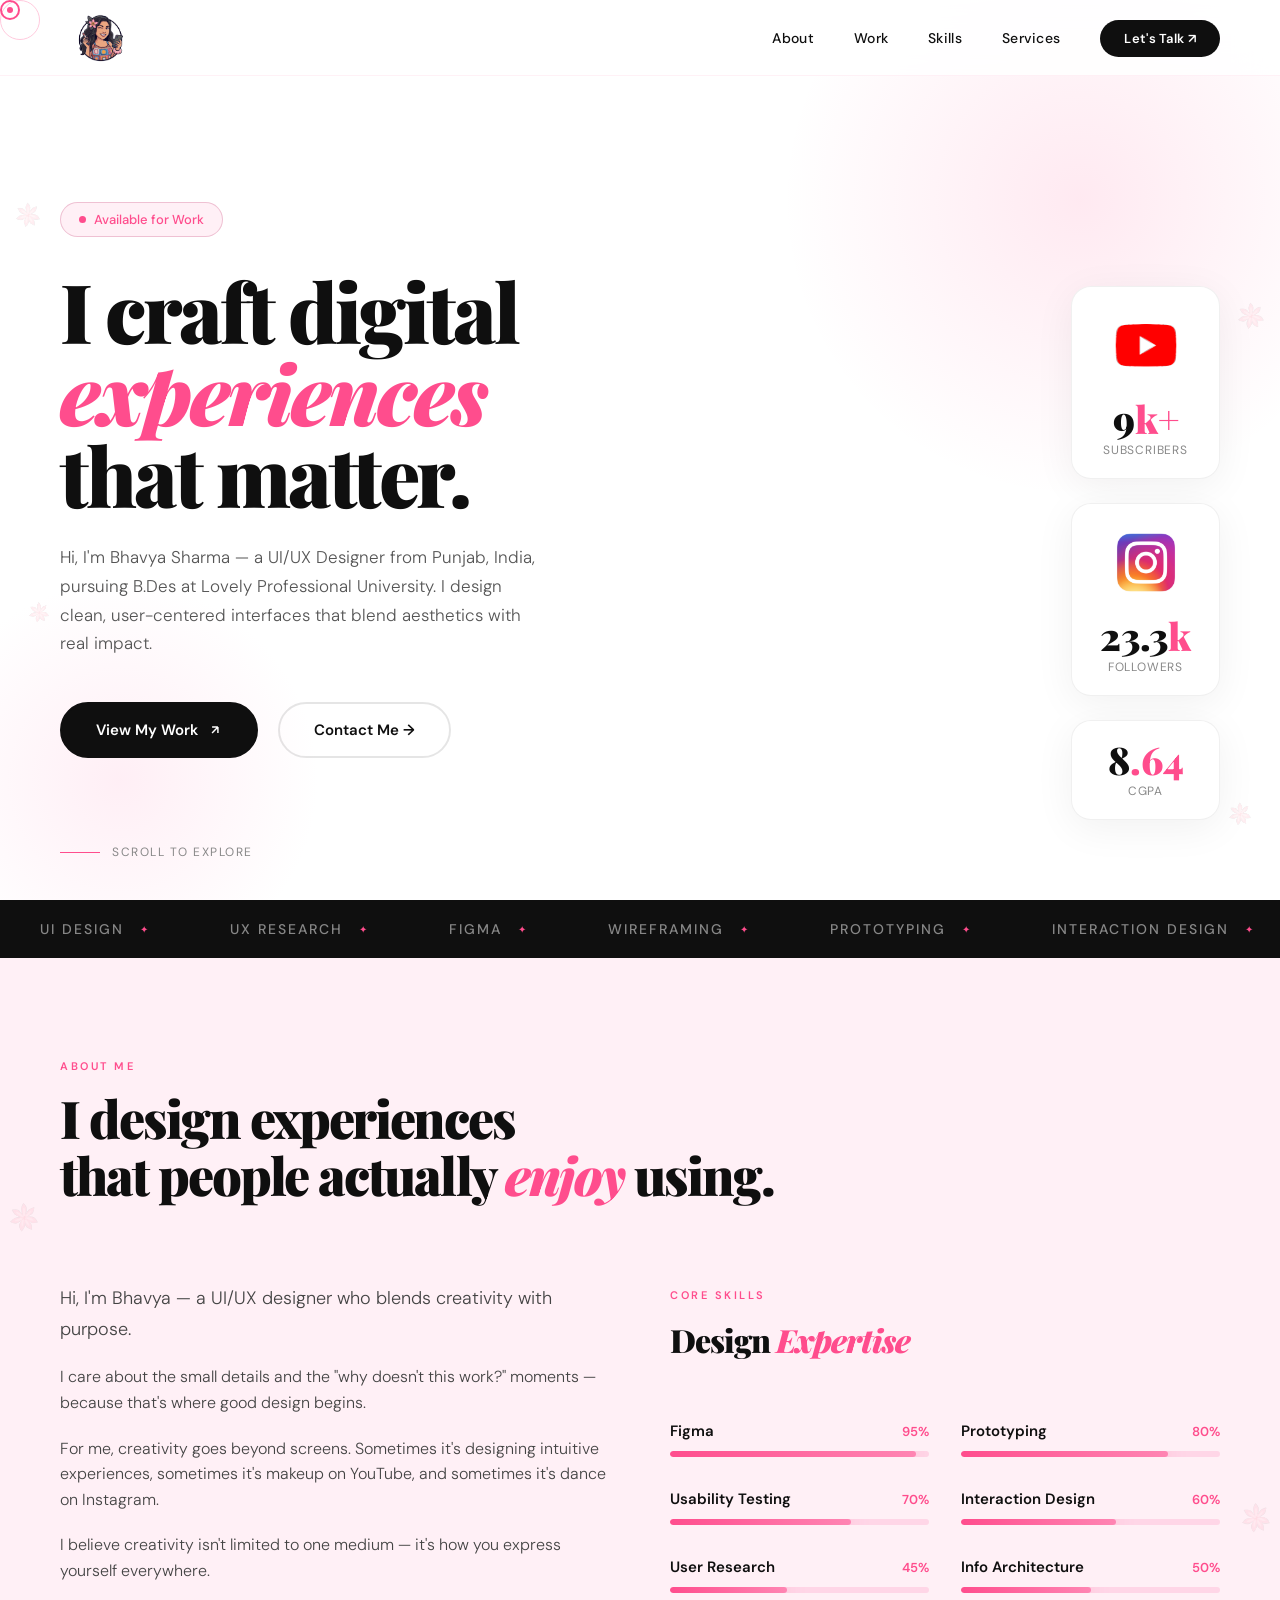
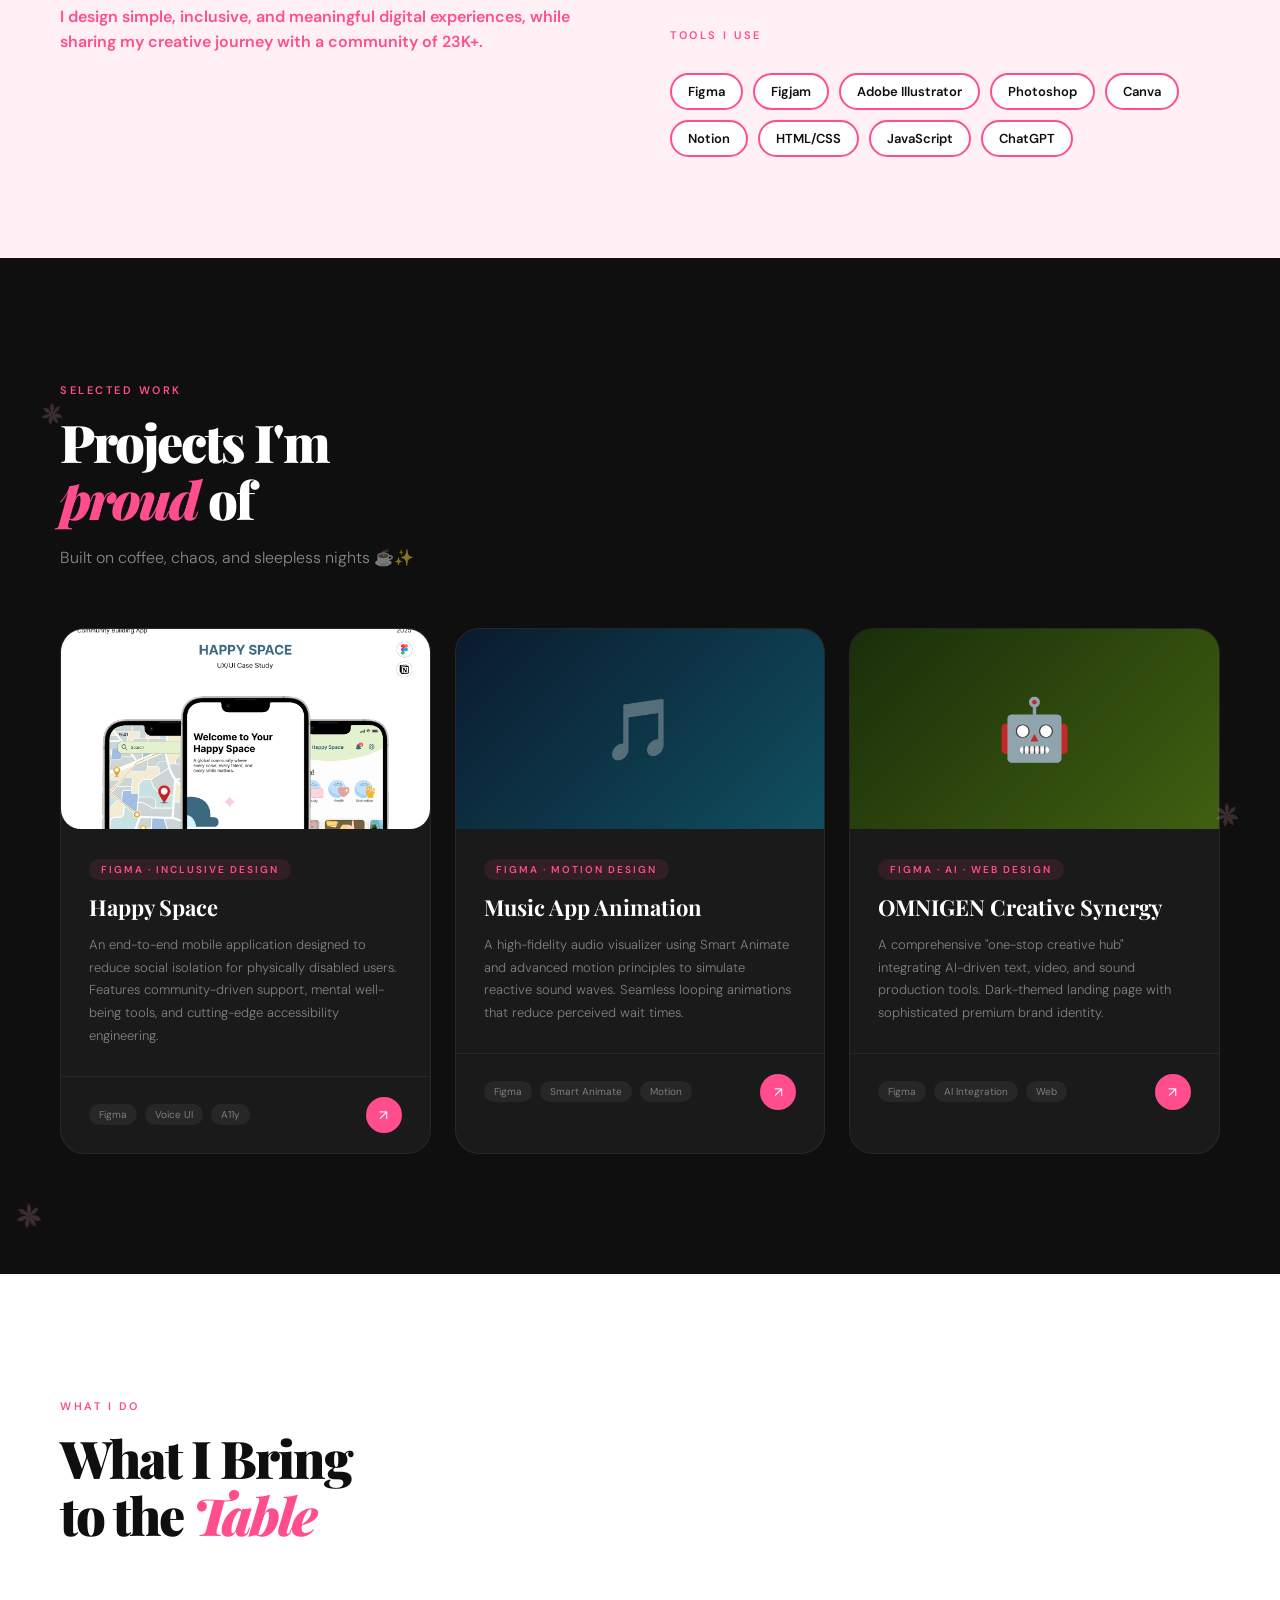
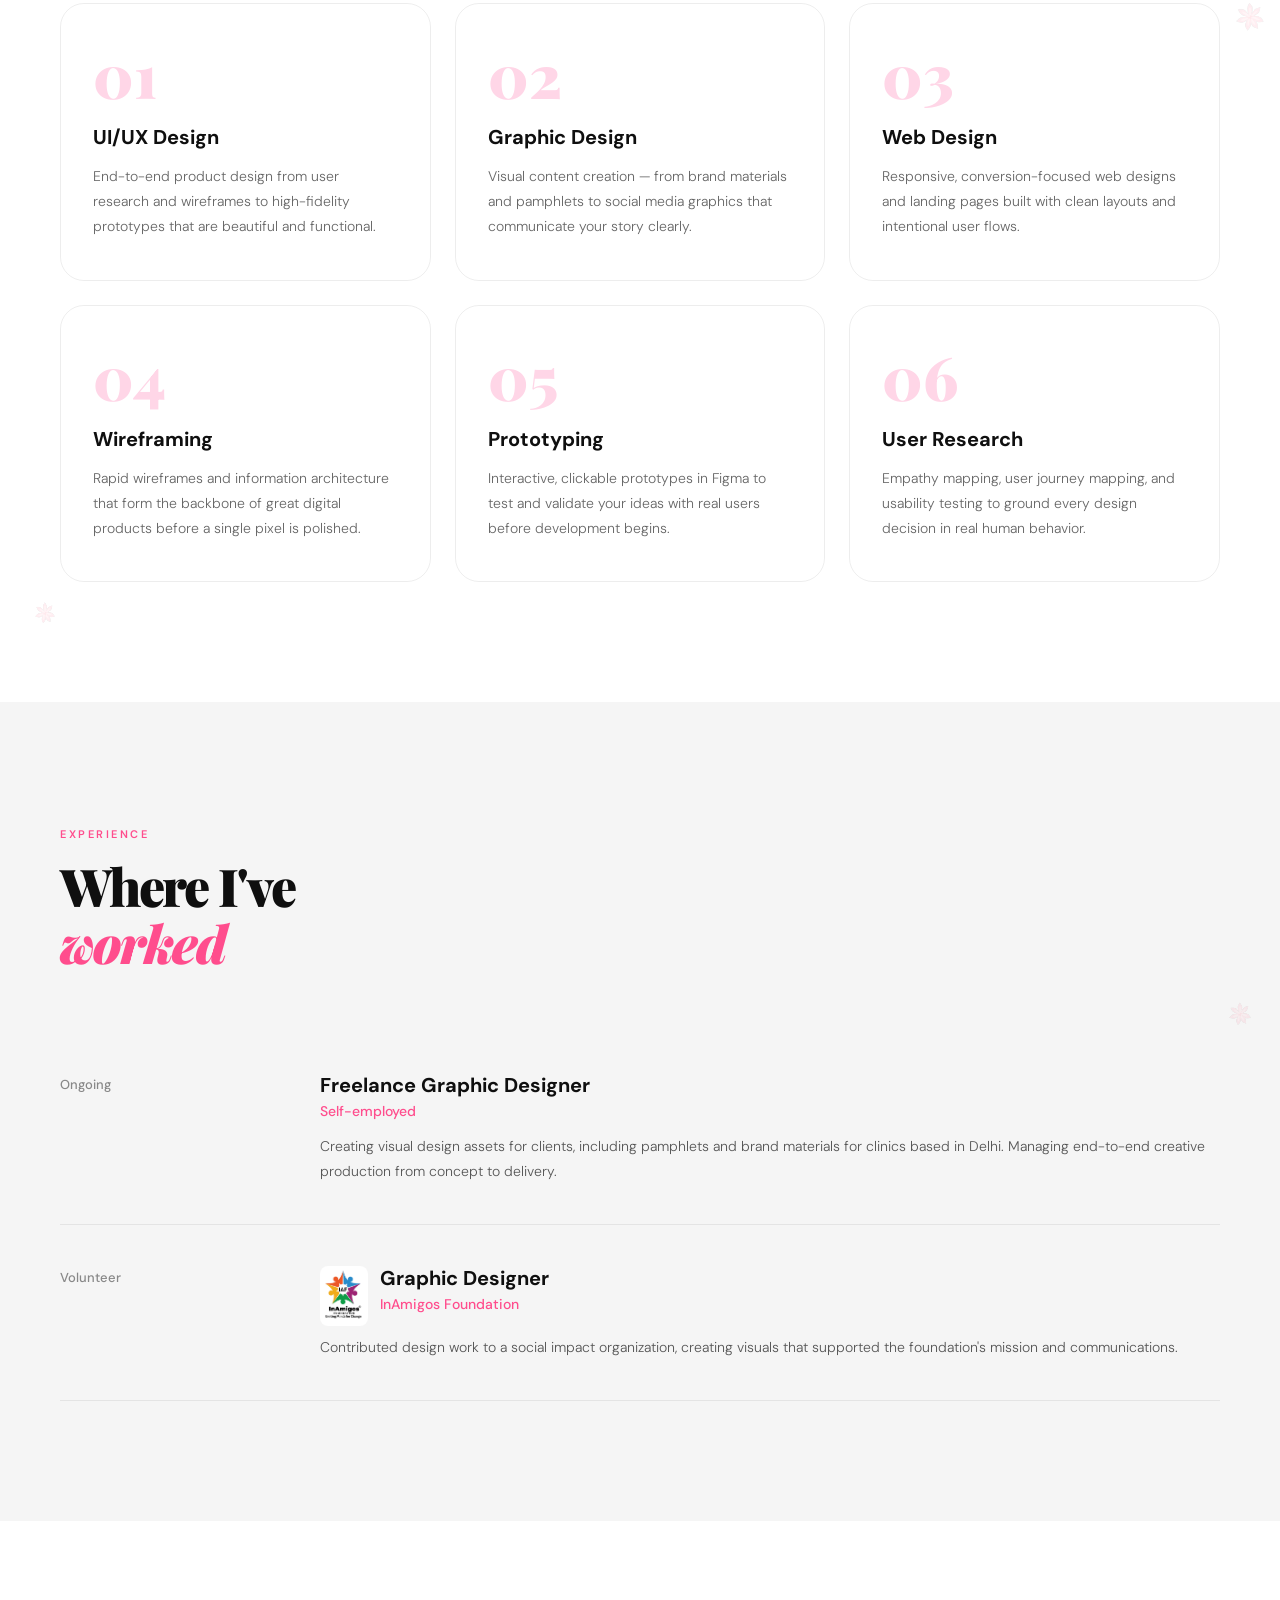
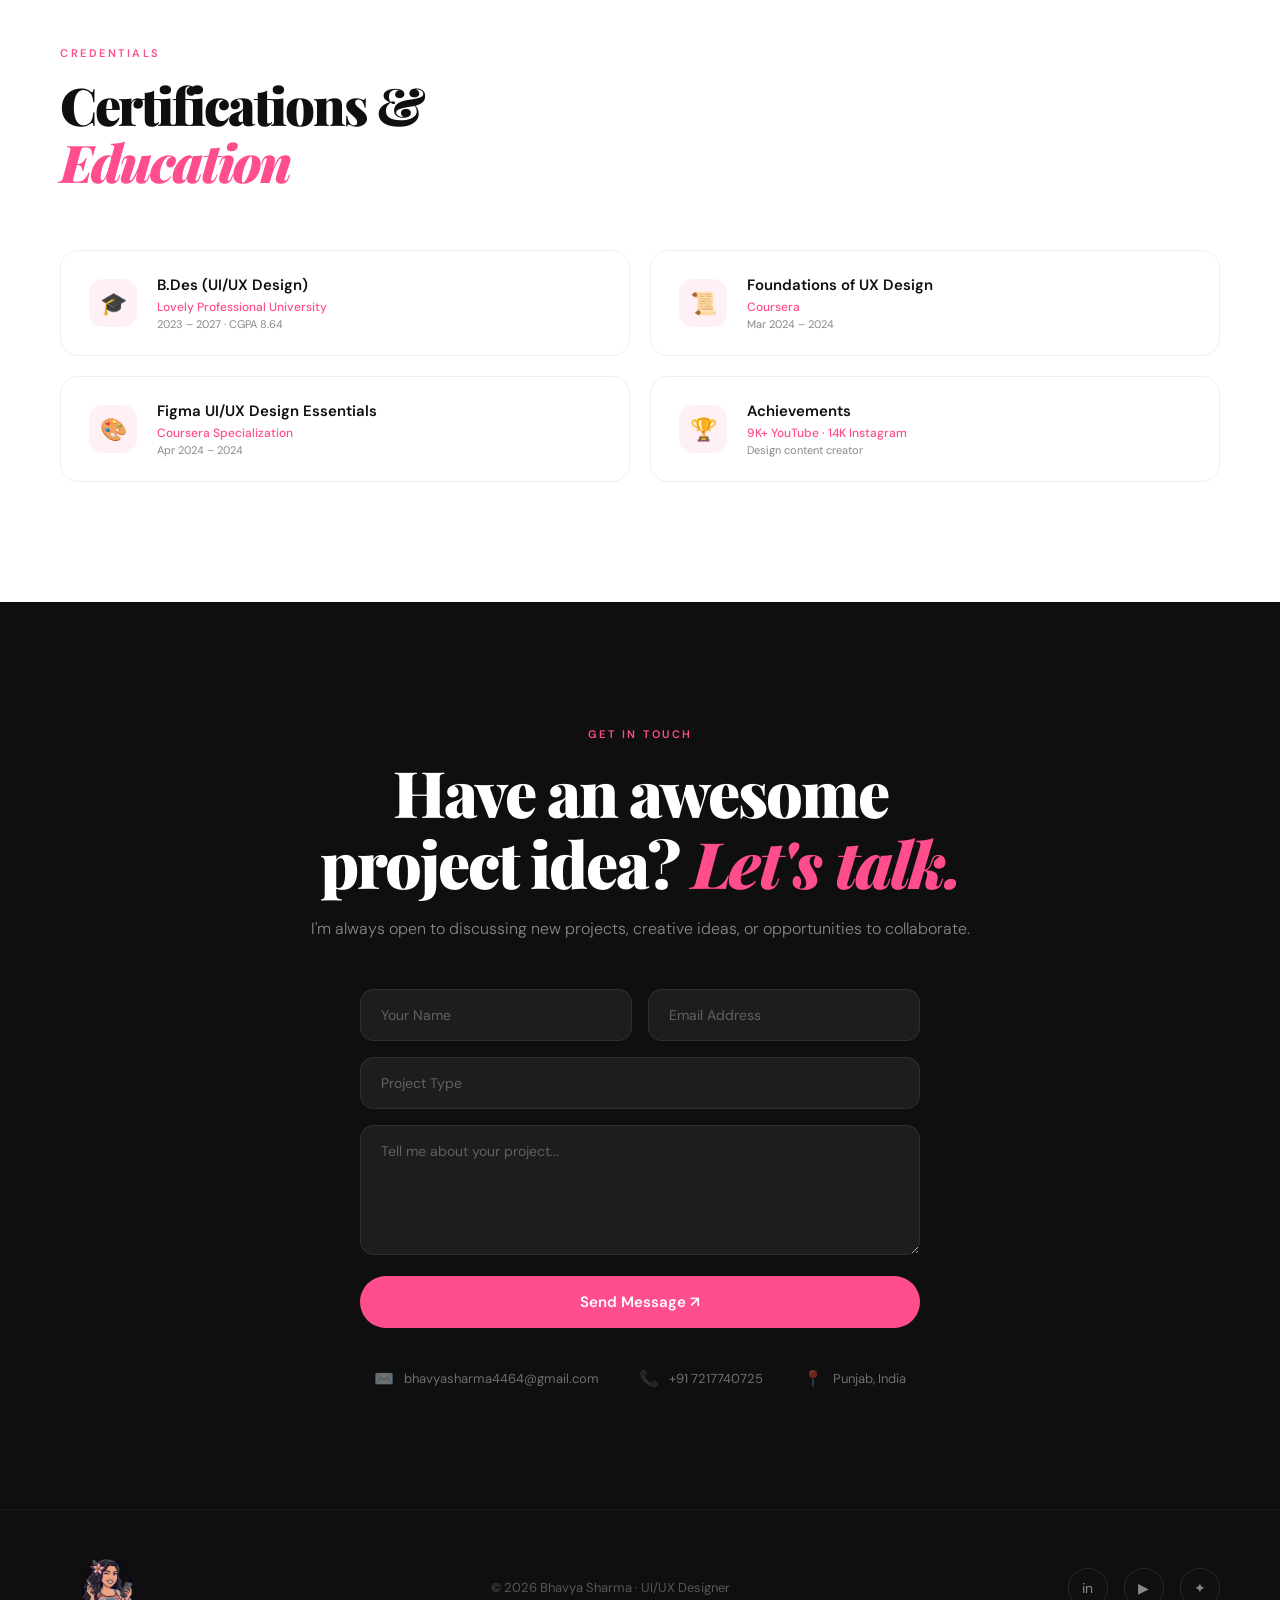
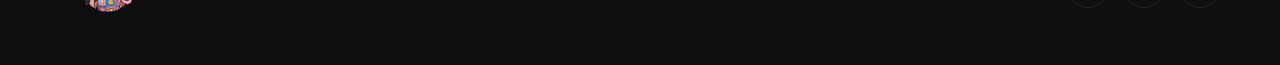
==== commit dbbb2c31: "Fix lag: optimize cursor with requestAnimationFrame, reduce flowers to 24, simplify animations" ====
--- a/index.html
+++ b/index.html
@@ -30,17 +30,22 @@
     cursor: none;
   }
 
-  /* CUSTOM CURSOR */
+  /* CUSTOM CURSOR - OPTIMIZED FOR PERFORMANCE */
   .cursor {
     width: 20px; height: 20px;
     background: transparent;
     border: 2px solid var(--pink);
     border-radius: 50%;
     position: fixed;
-    top: 0; left: 0;
     pointer-events: none;
     z-index: 9999;
-    transition: all 0.15s cubic-bezier(0.175, 0.885, 0.32, 1.275);
+    will-change: transform;
+    transition: border-color 0.2s ease, width 0.2s ease, height 0.2s ease;
+  }
+  .cursor.hover {
+    border-color: #FF1493;
+    width: 26px;
+    height: 26px;
   }
   .cursor::after {
     content: '';
@@ -50,7 +55,12 @@
     width: 6px; height: 6px;
     background: var(--pink);
     border-radius: 50%;
-    transition: all 0.2s ease;
+    transition: background 0.2s ease, width 0.2s ease, height 0.2s ease;
+  }
+  .cursor.hover::after {
+    background: #FF1493;
+    width: 8px;
+    height: 8px;
   }
   .cursor-ring {
     width: 40px;
@@ -60,19 +70,21 @@
     position: fixed;
     pointer-events: none;
     z-index: 9998;
-    transition: all 0.15s ease-out;
-    will-change: transform, width, height;
-  }
-  .cursor-trail {
-    width: 6px; height: 6px;
-    background: var(--pink);
-    border-radius: 50%;
-    position: fixed;
-    top: 0; left: 0;
-    pointer-events: none;
-    z-index: 9997;
-    opacity: 0;
-    animation: trailFade 1s ease-out forwards;
+    opacity: 0.3;
+    will-change: transform;
+    transition: border-color 0.2s ease, opacity 0.2s ease, width 0.2s ease, height 0.2s ease;
+  }
+  .cursor-ring.hover {
+    border-color: #FF1493;
+    opacity: 0.6;
+    width: 50px;
+    height: 50px;
+  }
+
+  /* Hide custom cursor on mobile */
+  @media (max-width: 768px) {
+    body { cursor: auto; }
+    .cursor, .cursor-ring { display: none; }
   }
 
   @keyframes cursorMorph {
@@ -1649,31 +1661,23 @@
       max-height: 250px;
     }
 
-    /* Mobile flowers - smaller and fewer with smooth animations */
+    /* Mobile side flowers - smaller and fewer */
     .magic-flower {
-      width: 20px !important;
-      height: 20px !important;
-      opacity: 0.25;
-    }
-
-    /* Show only 6 flowers on mobile */
-    .fl-l2, .fl-l4, .fl-l6 { display: block !important; left: 1% !important; }
-    .fl-r2, .fl-r4, .fl-r6 { display: block !important; right: 1% !important; }
-    .fl-l1, .fl-l3, .fl-l5, .fl-l7, .fl-l8, .fl-l9, .fl-l10, .fl-l11, .fl-l12, .fl-l13, .fl-l14, .fl-l15,
-    .fl-r1, .fl-r3, .fl-r5, .fl-r7, .fl-r8, .fl-r9, .fl-r10, .fl-r11, .fl-r12, .fl-r13, .fl-r14, .fl-r15 { display: none !important; }
-
-    .fl-l2 { top: 400px !important; }
-    .fl-l2 img { animation-delay: 0s; }
-    .fl-l4 { top: 1200px !important; }
-    .fl-l4 img { animation-delay: 1s; }
-    .fl-l6 { top: 2000px !important; }
-    .fl-l6 img { animation-delay: 2s; }
-    .fl-r2 { top: 800px !important; }
-    .fl-r2 img { animation-delay: 0.5s; }
-    .fl-r4 { top: 1600px !important; }
-    .fl-r4 img { animation-delay: 1.5s; }
-    .fl-r6 { top: 2400px !important; }
-    .fl-r6 img { animation-delay: 2.5s; }
+      width: 18px !important;
+      height: 18px !important;
+      opacity: 0.15;
+    }
+
+    /* Show only 4 side flowers on mobile */
+    .fl-l1, .fl-l3 { display: block !important; left: 1% !important; }
+    .fl-r1, .fl-r3 { display: block !important; right: 1% !important; }
+    .fl-l2, .fl-l4, .fl-l5, .fl-l6,
+    .fl-r2, .fl-r4, .fl-r5, .fl-r6 { display: none !important; }
+
+    .fl-l1 { top: 300px !important; }
+    .fl-l3 { top: 1500px !important; }
+    .fl-r1 { top: 600px !important; }
+    .fl-r3 { top: 1800px !important; }
 
     .conclusion-content {
       flex-direction: column;
@@ -1735,25 +1739,22 @@
       top: 70px;
     }
 
-    /* Hide most center flowers on mobile, keep only 4 */
+    /* Center flowers mobile - keep 4 */
     .center-flowers {
-      height: 800px;
+      height: 700px;
     }
     .center-flower {
-      width: 15px !important;
-      height: 15px !important;
-      opacity: 0.12;
-    }
-    .cf-1, .cf-4, .cf-7, .cf-10 {
-      display: block !important;
-    }
-    .cf-2, .cf-3, .cf-5, .cf-6, .cf-8, .cf-9, .cf-11, .cf-12 {
-      display: none !important;
-    }
-    .cf-1 { top: 120px; left: 10% !important; }
-    .cf-4 { top: 300px; left: 80% !important; }
-    .cf-7 { top: 500px; left: 15% !important; }
-    .cf-10 { top: 650px; left: 75% !important; }
+      width: 14px !important;
+      height: 14px !important;
+      opacity: 0.1;
+    }
+    .cf-1, .cf-3 { display: block !important; left: 5% !important; }
+    .cf-2, .cf-4 { display: block !important; left: 85% !important; }
+    .cf-5, .cf-6 { display: none !important; }
+    .cf-1 { top: 150px !important; }
+    .cf-2 { top: 300px !important; }
+    .cf-3 { top: 450px !important; }
+    .cf-4 { top: 600px !important; }
   }
 
   /* SERVICES */
@@ -1908,7 +1909,7 @@
     background: #ff2d76;
   }
 
-  /* MAGICAL FLOWER GARDEN - SMOOTH BLOOMING MICRO-ANIMATIONS */
+  /* SIDE FLOWERS - OPTIMIZED (12 flowers) */
   .flower-garden {
     position: absolute;
     top: 0;
@@ -1922,147 +1923,84 @@
 
   .magic-flower {
     position: absolute;
-    width: 40px;
-    height: 40px;
-    opacity: 0.2;
-    transition: all 0.4s cubic-bezier(0.34, 1.56, 0.64, 1);
+    width: 32px;
+    height: 32px;
+    opacity: 0.18;
+    transition: opacity 0.3s ease;
     pointer-events: auto;
     cursor: pointer;
-    filter: drop-shadow(0 2px 4px rgba(255, 77, 141, 0.15));
-    will-change: transform, opacity;
+    will-change: transform;
+    transform: translate3d(0, 0, 0);
   }
 
   .magic-flower img {
     width: 100%;
     height: 100%;
     object-fit: contain;
-    animation: microSway 5s ease-in-out infinite;
-  }
-
-  /* Individual flower positions with staggered sway delays */
-  .fl-l1 { top: 150px; left: 1%; width: 35px; height: 35px; }
+    animation: sideSway 6s ease-in-out infinite;
+  }
+
+  /* Left side flowers (6) with staggered positions */
+  .fl-l1 { top: 200px; left: 1%; width: 30px; height: 30px; }
   .fl-l1 img { animation-delay: 0s; }
-  .fl-l2 { top: 400px; left: 3%; width: 25px; height: 25px; }
-  .fl-l2 img { animation-delay: 0.3s; }
-  .fl-l3 { top: 700px; left: 0.5%; width: 45px; height: 45px; }
-  .fl-l3 img { animation-delay: 0.6s; }
-  .fl-l4 { top: 1000px; left: 4%; width: 30px; height: 30px; }
-  .fl-l4 img { animation-delay: 0.9s; }
-  .fl-l5 { top: 1300px; left: 1.5%; width: 38px; height: 38px; }
-  .fl-l5 img { animation-delay: 1.2s; }
-  .fl-l6 { top: 1600px; left: 5%; width: 28px; height: 28px; }
-  .fl-l6 img { animation-delay: 1.5s; }
-  .fl-l7 { top: 1900px; left: 2%; width: 42px; height: 42px; }
-  .fl-l7 img { animation-delay: 1.8s; }
-  .fl-l8 { top: 2200px; left: 3.5%; width: 32px; height: 32px; }
-  .fl-l8 img { animation-delay: 2.1s; }
-  .fl-l9 { top: 2500px; left: 0.8%; width: 36px; height: 36px; }
-  .fl-l9 img { animation-delay: 2.4s; }
-  .fl-l10 { top: 2800px; left: 4.5%; width: 26px; height: 26px; }
-  .fl-l10 img { animation-delay: 2.7s; }
-  .fl-l11 { top: 3100px; left: 2.5%; width: 40px; height: 40px; }
-  .fl-l11 img { animation-delay: 3s; }
-  .fl-l12 { top: 3400px; left: 1%; width: 28px; height: 28px; }
-  .fl-l12 img { animation-delay: 3.3s; }
-  .fl-l13 { top: 3700px; left: 5%; width: 34px; height: 34px; }
-  .fl-l13 img { animation-delay: 3.6s; }
-  .fl-l14 { top: 4000px; left: 2%; width: 30px; height: 30px; }
-  .fl-l14 img { animation-delay: 3.9s; }
-  .fl-l15 { top: 4300px; left: 3%; width: 38px; height: 38px; }
-  .fl-l15 img { animation-delay: 4.2s; }
-
-  /* Right side flowers */
-  .fl-r1 { top: 200px; right: 1%; width: 38px; height: 38px; }
-  .fl-r1 img { animation-delay: 0.15s; }
-  .fl-r2 { top: 500px; right: 4%; width: 28px; height: 28px; }
-  .fl-r2 img { animation-delay: 0.45s; }
-  .fl-r3 { top: 800px; right: 2%; width: 44px; height: 44px; }
-  .fl-r3 img { animation-delay: 0.75s; }
-  .fl-r4 { top: 1100px; right: 5%; width: 32px; height: 32px; }
-  .fl-r4 img { animation-delay: 1.05s; }
-  .fl-r5 { top: 1400px; right: 1.5%; width: 36px; height: 36px; }
-  .fl-r5 img { animation-delay: 1.35s; }
-  .fl-r6 { top: 1700px; right: 3.5%; width: 26px; height: 26px; }
-  .fl-r6 img { animation-delay: 1.65s; }
-  .fl-r7 { top: 2000px; right: 0.5%; width: 40px; height: 40px; }
-  .fl-r7 img { animation-delay: 1.95s; }
-  .fl-r8 { top: 2300px; right: 4%; width: 34px; height: 34px; }
-  .fl-r8 img { animation-delay: 2.25s; }
-  .fl-r9 { top: 2600px; right: 2.5%; width: 30px; height: 30px; }
-  .fl-r9 img { animation-delay: 2.55s; }
-  .fl-r10 { top: 2900px; right: 5%; width: 42px; height: 42px; }
-  .fl-r10 img { animation-delay: 2.85s; }
-  .fl-r11 { top: 3200px; right: 1%; width: 28px; height: 28px; }
-  .fl-r11 img { animation-delay: 3.15s; }
-  .fl-r12 { top: 3500px; right: 4%; width: 36px; height: 36px; }
-  .fl-r12 img { animation-delay: 3.45s; }
-  .fl-r13 { top: 3800px; right: 3%; width: 32px; height: 32px; }
-  .fl-r13 img { animation-delay: 3.75s; }
-  .fl-r14 { top: 4100px; right: 1.5%; width: 40px; height: 40px; }
-  .fl-r14 img { animation-delay: 4.05s; }
-  .fl-r15 { top: 4400px; right: 4.5%; width: 26px; height: 26px; }
-  .fl-r15 img { animation-delay: 4.35s; }
-
-  /* Base micro sway animation - subtle breathing */
-  @keyframes microSway {
-    0%, 100% { transform: rotate(-2deg) scale(1); }
-    50% { transform: rotate(2deg) scale(1.02); }
-  }
-
-  /* Hover - smooth blooming effect */
+  .fl-l2 { top: 600px; left: 2%; width: 25px; height: 25px; }
+  .fl-l2 img { animation-delay: 1s; }
+  .fl-l3 { top: 1200px; left: 0.5%; width: 35px; height: 35px; }
+  .fl-l3 img { animation-delay: 2s; }
+  .fl-l4 { top: 2000px; left: 3%; width: 28px; height: 28px; }
+  .fl-l4 img { animation-delay: 3s; }
+  .fl-l5 { top: 2800px; left: 1%; width: 32px; height: 32px; }
+  .fl-l5 img { animation-delay: 4s; }
+  .fl-l6 { top: 3800px; left: 2.5%; width: 26px; height: 26px; }
+  .fl-l6 img { animation-delay: 5s; }
+
+  /* Right side flowers (6) */
+  .fl-r1 { top: 300px; right: 1%; width: 32px; height: 32px; }
+  .fl-r1 img { animation-delay: 0.5s; }
+  .fl-r2 { top: 800px; right: 2%; width: 28px; height: 28px; }
+  .fl-r2 img { animation-delay: 1.5s; }
+  .fl-r3 { top: 1500px; right: 0.5%; width: 36px; height: 36px; }
+  .fl-r3 img { animation-delay: 2.5s; }
+  .fl-r4 { top: 2400px; right: 3%; width: 30px; height: 30px; }
+  .fl-r4 img { animation-delay: 3.5s; }
+  .fl-r5 { top: 3200px; right: 1%; width: 34px; height: 34px; }
+  .fl-r5 img { animation-delay: 4.5s; }
+  .fl-r6 { top: 4200px; right: 2%; width: 28px; height: 28px; }
+  .fl-r6 img { animation-delay: 5.5s; }
+
+  /* Single reusable sway animation */
+  @keyframes sideSway {
+    0%, 100% { transform: rotate(-3deg) scale(1); }
+    50% { transform: rotate(3deg) scale(1.03); }
+  }
+
+  /* Hover effect - simple scale */
   .magic-flower:hover {
-    opacity: 0.85;
-    filter: drop-shadow(0 4px 12px rgba(255, 77, 141, 0.4));
+    opacity: 0.8;
     z-index: 100;
   }
 
   .magic-flower:hover img {
-    animation: smoothBloom 0.6s ease-out forwards, gentleFloat 4s ease-in-out infinite 0.6s;
-  }
-
-  /* Smooth blooming animation */
-  @keyframes smoothBloom {
+    animation: sideBloom 0.4s ease-out forwards;
+  }
+
+  @keyframes sideBloom {
     0% { transform: scale(1) rotate(0deg); }
-    30% { transform: scale(1.4) rotate(-8deg); }
-    60% { transform: scale(1.6) rotate(5deg); }
-    100% { transform: scale(1.5) rotate(0deg); }
-  }
-
-  /* Gentle floating after bloom */
-  @keyframes gentleFloat {
-    0%, 100% { transform: scale(1.5) rotate(0deg) translateY(0); }
-    50% { transform: scale(1.5) rotate(3deg) translateY(-8px); }
-  }
-
-  /* Click/tap effect - happy bounce */
+    50% { transform: scale(1.8) rotate(-10deg); }
+    100% { transform: scale(1.5) rotate(5deg); }
+  }
+
   .magic-flower:active img {
-    animation: happyBounce 0.5s ease-out;
-  }
-
-  @keyframes happyBounce {
-    0% { transform: scale(1.5) rotate(0deg); }
-    40% { transform: scale(2) rotate(-10deg) translateY(-15px); }
-    70% { transform: scale(1.8) rotate(10deg) translateY(-5px); }
-    100% { transform: scale(1.5) rotate(0deg) translateY(0); }
-  }
-
-  /* Mouse leave - smooth shrink back */
-  .magic-flower:not(:hover) img {
-    animation: smoothShrink 0.4s ease-out forwards, microSway 5s ease-in-out infinite 0.4s;
-  }
-
-  @keyframes smoothShrink {
-    0% { transform: scale(1.5); }
-    100% { transform: scale(1) rotate(0deg); }
-  }
-
-  /* CENTER FLOATING FLOWERS - HERO SECTION */
+    transform: scale(1.8) rotate(15deg);
+  }
+
+  /* CENTER FLOATING FLOWERS - OPTIMIZED */
   .center-flowers {
     position: absolute;
     top: 0;
     left: 0;
     right: 0;
-    height: 1200px;
+    height: 1000px;
     pointer-events: none;
     z-index: 0;
     overflow: visible;
@@ -2070,13 +2008,13 @@
 
   .center-flower {
     position: absolute;
-    width: 20px;
-    height: 20px;
-    opacity: 0.15;
+    width: 18px;
+    height: 18px;
+    opacity: 0.12;
     pointer-events: auto;
     cursor: pointer;
-    filter: blur(0.5px);
     will-change: transform;
+    transform: translate3d(0, 0, 0);
   }
 
   .center-flower img {
@@ -2085,132 +2023,38 @@
     object-fit: contain;
   }
 
-  /* Center flower positions - scattered around hero */
-  .cf-1 { top: 100px; left: 15%; animation: floatAround1 15s ease-in-out infinite; }
-  .cf-2 { top: 200px; left: 25%; animation: floatAround2 18s ease-in-out infinite; }
-  .cf-3 { top: 150px; left: 45%; animation: floatAround3 20s ease-in-out infinite; }
-  .cf-4 { top: 300px; left: 60%; animation: floatAround4 16s ease-in-out infinite; }
-  .cf-5 { top: 180px; left: 75%; animation: floatAround5 19s ease-in-out infinite; }
-  .cf-6 { top: 400px; left: 20%; animation: floatAround6 17s ease-in-out infinite; }
-  .cf-7 { top: 350px; left: 40%; animation: floatAround7 21s ease-in-out infinite; }
-  .cf-8 { top: 450px; left: 55%; animation: floatAround8 14s ease-in-out infinite; }
-  .cf-9 { top: 500px; left: 70%; animation: floatAround9 22s ease-in-out infinite; }
-  .cf-10 { top: 600px; left: 30%; animation: floatAround10 18s ease-in-out infinite; }
-  .cf-11 { top: 550px; left: 50%; animation: floatAround11 20s ease-in-out infinite; }
-  .cf-12 { top: 700px; left: 65%; animation: floatAround12 16s ease-in-out infinite; }
-
-  /* Floating animations - flowers fly around slowly */
-  @keyframes floatAround1 {
-    0%, 100% { transform: translate(0, 0) rotate(0deg); }
-    25% { transform: translate(30px, -20px) rotate(15deg); }
-    50% { transform: translate(-10px, -40px) rotate(-10deg); }
-    75% { transform: translate(-20px, -10px) rotate(5deg); }
-  }
-
-  @keyframes floatAround2 {
-    0%, 100% { transform: translate(0, 0) rotate(0deg); }
-    25% { transform: translate(-25px, 15px) rotate(-12deg); }
-    50% { transform: translate(15px, 30px) rotate(8deg); }
-    75% { transform: translate(35px, -5px) rotate(-3deg); }
-  }
-
-  @keyframes floatAround3 {
-    0%, 100% { transform: translate(0, 0) rotate(0deg); }
-    25% { transform: translate(20px, 25px) rotate(10deg); }
-    50% { transform: translate(-30px, 10px) rotate(-15deg); }
-    75% { transform: translate(-15px, -20px) rotate(5deg); }
-  }
-
-  @keyframes floatAround4 {
-    0%, 100% { transform: translate(0, 0) rotate(0deg); }
-    25% { transform: translate(-35px, -15px) rotate(-8deg); }
-    50% { transform: translate(10px, -30px) rotate(12deg); }
-    75% { transform: translate(25px, 10px) rotate(-5deg); }
-  }
-
-  @keyframes floatAround5 {
-    0%, 100% { transform: translate(0, 0) rotate(0deg); }
-    25% { transform: translate(15px, -30px) rotate(20deg); }
-    50% { transform: translate(-20px, -15px) rotate(-12deg); }
-    75% { transform: translate(-30px, 20px) rotate(8deg); }
-  }
-
-  @keyframes floatAround6 {
-    0%, 100% { transform: translate(0, 0) rotate(0deg); }
-    25% { transform: translate(25px, 20px) rotate(-15deg); }
-    50% { transform: translate(-15px, -25px) rotate(10deg); }
-    75% { transform: translate(10px, -10px) rotate(-8deg); }
-  }
-
-  @keyframes floatAround7 {
-    0%, 100% { transform: translate(0, 0) rotate(0deg); }
-    25% { transform: translate(-20px, -25px) rotate(18deg); }
-    50% { transform: translate(30px, -10px) rotate(-10deg); }
-    75% { transform: translate(5px, 15px) rotate(12deg); }
-  }
-
-  @keyframes floatAround8 {
-    0%, 100% { transform: translate(0, 0) rotate(0deg); }
-    25% { transform: translate(10px, -35px) rotate(-18deg); }
-    50% { transform: translate(-25px, 5px) rotate(15deg); }
-    75% { transform: translate(20px, 20px) rotate(-8deg); }
-  }
-
-  @keyframes floatAround9 {
-    0%, 100% { transform: translate(0, 0) rotate(0deg); }
-    25% { transform: translate(-30px, 10px) rotate(12deg); }
-    50% { transform: translate(5px, -20px) rotate(-15deg); }
-    75% { transform: translate(25px, -30px) rotate(8deg); }
-  }
-
-  @keyframes floatAround10 {
-    0%, 100% { transform: translate(0, 0) rotate(0deg); }
-    25% { transform: translate(20px, -15px) rotate(-10deg); }
-    50% { transform: translate(-10px, 25px) rotate(18deg); }
-    75% { transform: translate(-25px, -5px) rotate(-12deg); }
-  }
-
-  @keyframes floatAround11 {
-    0%, 100% { transform: translate(0, 0) rotate(0deg); }
-    25% { transform: translate(-15px, -20px) rotate(15deg); }
-    50% { transform: translate(25px, 15px) rotate(-8deg); }
-    75% { transform: translate(10px, -25px) rotate(10deg); }
-  }
-
-  @keyframes floatAround12 {
-    0%, 100% { transform: translate(0, 0) rotate(0deg); }
-    25% { transform: translate(30px, 5px) rotate(-12deg); }
-    50% { transform: translate(-5px, -15px) rotate(20deg); }
-    75% { transform: translate(-20px, 10px) rotate(-15deg); }
-  }
-
-  /* Center flowers hover - brighten and grow */
+  /* 6 center flowers with shared animation */
+  .cf-1 { top: 120px; left: 20%; animation: gentleFloat 12s ease-in-out infinite; }
+  .cf-2 { top: 250px; left: 70%; animation: gentleFloat 15s ease-in-out infinite 2s; }
+  .cf-3 { top: 400px; left: 15%; animation: gentleFloat 14s ease-in-out infinite 4s; }
+  .cf-4 { top: 180px; left: 45%; animation: gentleFloat 16s ease-in-out infinite 1s; }
+  .cf-5 { top: 550px; left: 65%; animation: gentleFloat 13s ease-in-out infinite 3s; }
+  .cf-6 { top: 700px; left: 25%; animation: gentleFloat 17s ease-in-out infinite 5s; }
+
+  /* Single reusable gentle float animation */
+  @keyframes gentleFloat {
+    0%, 100% { transform: translate3d(0, 0, 0) rotate(-3deg) scale(1); }
+    25% { transform: translate3d(15px, -10px, 0) rotate(5deg) scale(1.05); }
+    50% { transform: translate3d(-5px, -20px, 0) rotate(-2deg) scale(1); }
+    75% { transform: translate3d(-10px, -5px, 0) rotate(3deg) scale(1.03); }
+  }
+
+  /* Center flowers hover */
   .center-flower:hover {
-    opacity: 0.6;
-    filter: blur(0px) drop-shadow(0 4px 12px rgba(255, 77, 141, 0.4));
+    opacity: 0.7;
+    filter: drop-shadow(0 4px 12px rgba(255, 77, 141, 0.4));
     z-index: 100;
     animation-play-state: paused;
-    transition: all 0.3s ease;
+    transition: all 0.2s ease;
   }
 
   .center-flower:hover img {
-    animation: centerBloom 0.5s ease-out forwards;
-  }
-
-  @keyframes centerBloom {
-    0% { transform: scale(1) rotate(0deg); }
-    50% { transform: scale(2.5) rotate(-10deg); }
-    100% { transform: scale(2) rotate(5deg); }
+    transform: scale(1.8);
   }
 
   .center-flower:active img {
-    animation: centerBounce 0.4s ease-out;
-  }
-
-  @keyframes centerBounce {
-    0% { transform: scale(2); }
-    50% { transform: scale(3) rotate(-20deg); }
-    100% { transform: scale(2.2) rotate(10deg); }
+    transform: scale(2.2) rotate(15deg);
+    transition: transform 0.1s ease;
   }
 
   .back-to-top:hover {
@@ -2379,58 +2223,33 @@
 <div class="cursor" id="cursor"></div>
 <div class="cursor-ring" id="cursorRing"></div>
 
-<!-- CENTER FLOATING FLOWERS - HERO SECTION (Behind content) -->
+<!-- CENTER FLOATING FLOWERS - OPTIMIZED (6 flowers) -->
 <div class="center-flowers">
-  <!-- Floating flowers in center area - small and subtle -->
   <div class="center-flower cf-1"><img src="Portfolio/Flower.svg" alt="🌸"></div>
   <div class="center-flower cf-2"><img src="Portfolio/Flower.svg" alt="🌸"></div>
   <div class="center-flower cf-3"><img src="Portfolio/Flower.svg" alt="🌸"></div>
   <div class="center-flower cf-4"><img src="Portfolio/Flower.svg" alt="🌸"></div>
   <div class="center-flower cf-5"><img src="Portfolio/Flower.svg" alt="🌸"></div>
   <div class="center-flower cf-6"><img src="Portfolio/Flower.svg" alt="🌸"></div>
-  <div class="center-flower cf-7"><img src="Portfolio/Flower.svg" alt="🌸"></div>
-  <div class="center-flower cf-8"><img src="Portfolio/Flower.svg" alt="🌸"></div>
-  <div class="center-flower cf-9"><img src="Portfolio/Flower.svg" alt="🌸"></div>
-  <div class="center-flower cf-10"><img src="Portfolio/Flower.svg" alt="🌸"></div>
-  <div class="center-flower cf-11"><img src="Portfolio/Flower.svg" alt="🌸"></div>
-  <div class="center-flower cf-12"><img src="Portfolio/Flower.svg" alt="🌸"></div>
 </div>
 
-<!-- MAGICAL FLOWER GARDEN - 30 FLOWERS! -->
+<!-- SIDE FLOWERS - OPTIMIZED (12 flowers) -->
 <div class="flower-garden">
-  <!-- Left side flowers (15) -->
+  <!-- Left side flowers (6) -->
   <div class="magic-flower fl-l1"><img src="Portfolio/Flower.svg" alt="🌸"></div>
   <div class="magic-flower fl-l2"><img src="Portfolio/Flower.svg" alt="🌸"></div>
   <div class="magic-flower fl-l3"><img src="Portfolio/Flower.svg" alt="🌸"></div>
   <div class="magic-flower fl-l4"><img src="Portfolio/Flower.svg" alt="🌸"></div>
   <div class="magic-flower fl-l5"><img src="Portfolio/Flower.svg" alt="🌸"></div>
   <div class="magic-flower fl-l6"><img src="Portfolio/Flower.svg" alt="🌸"></div>
-  <div class="magic-flower fl-l7"><img src="Portfolio/Flower.svg" alt="🌸"></div>
-  <div class="magic-flower fl-l8"><img src="Portfolio/Flower.svg" alt="🌸"></div>
-  <div class="magic-flower fl-l9"><img src="Portfolio/Flower.svg" alt="🌸"></div>
-  <div class="magic-flower fl-l10"><img src="Portfolio/Flower.svg" alt="🌸"></div>
-  <div class="magic-flower fl-l11"><img src="Portfolio/Flower.svg" alt="🌸"></div>
-  <div class="magic-flower fl-l12"><img src="Portfolio/Flower.svg" alt="🌸"></div>
-  <div class="magic-flower fl-l13"><img src="Portfolio/Flower.svg" alt="🌸"></div>
-  <div class="magic-flower fl-l14"><img src="Portfolio/Flower.svg" alt="🌸"></div>
-  <div class="magic-flower fl-l15"><img src="Portfolio/Flower.svg" alt="🌸"></div>
-
-  <!-- Right side flowers (15) -->
+
+  <!-- Right side flowers (6) -->
   <div class="magic-flower fl-r1"><img src="Portfolio/Flower.svg" alt="🌸"></div>
   <div class="magic-flower fl-r2"><img src="Portfolio/Flower.svg" alt="🌸"></div>
   <div class="magic-flower fl-r3"><img src="Portfolio/Flower.svg" alt="🌸"></div>
   <div class="magic-flower fl-r4"><img src="Portfolio/Flower.svg" alt="🌸"></div>
   <div class="magic-flower fl-r5"><img src="Portfolio/Flower.svg" alt="🌸"></div>
   <div class="magic-flower fl-r6"><img src="Portfolio/Flower.svg" alt="🌸"></div>
-  <div class="magic-flower fl-r7"><img src="Portfolio/Flower.svg" alt="🌸"></div>
-  <div class="magic-flower fl-r8"><img src="Portfolio/Flower.svg" alt="🌸"></div>
-  <div class="magic-flower fl-r9"><img src="Portfolio/Flower.svg" alt="🌸"></div>
-  <div class="magic-flower fl-r10"><img src="Portfolio/Flower.svg" alt="🌸"></div>
-  <div class="magic-flower fl-r11"><img src="Portfolio/Flower.svg" alt="🌸"></div>
-  <div class="magic-flower fl-r12"><img src="Portfolio/Flower.svg" alt="🌸"></div>
-  <div class="magic-flower fl-r13"><img src="Portfolio/Flower.svg" alt="🌸"></div>
-  <div class="magic-flower fl-r14"><img src="Portfolio/Flower.svg" alt="🌸"></div>
-  <div class="magic-flower fl-r15"><img src="Portfolio/Flower.svg" alt="🌸"></div>
 </div>
 
 <!-- NAV -->
@@ -3288,76 +3107,63 @@
 </footer>
 
 <script>
-  // Morphing Cursor with Enhanced Trail
+  // Optimized Smooth Cursor
   const cursor = document.getElementById('cursor');
   const ring = document.getElementById('cursorRing');
   let mx = 0, my = 0;
-  let trailCounter = 0;
-  
-  // Create trail elements
-  function createTrail(x, y) {
-    const trail = document.createElement('div');
-    trail.className = 'cursor-trail';
-    trail.style.left = x + 'px';
-    trail.style.top = y + 'px';
-    trail.style.background = `hsl(${Math.random() * 30 + 330}, 70%, 60%)`; // Pink variations
-    document.body.appendChild(trail);
-    
-    // Remove trail after animation
-    setTimeout(() => {
-      trail.remove();
-    }, 1000);
-  }
-  
+  let cursorX = 0, cursorY = 0;
+  let ringX = 0, ringY = 0;
+  let isMoving = false;
+  let rafId = null;
+
+  // Smooth follow animation
+  function animateCursor() {
+    if (!isMoving) {
+      rafId = null;
+      return;
+    }
+
+    // Lerp for smooth following (0.15 = cursor speed, 0.08 = ring speed)
+    cursorX += (mx - cursorX) * 0.15;
+    cursorY += (my - cursorY) * 0.15;
+    ringX += (mx - ringX) * 0.08;
+    ringY += (my - ringY) * 0.08;
+
+    cursor.style.transform = `translate3d(${cursorX - 10}px, ${cursorY - 10}px, 0)`;
+    ring.style.transform = `translate3d(${ringX - 20}px, ${ringY - 20}px, 0)`;
+
+    rafId = requestAnimationFrame(animateCursor);
+  }
+
   document.addEventListener('mousemove', e => {
-    mx = e.clientX; my = e.clientY;
-    
-    // Update main cursor and ring with new dimensions
-    cursor.style.left = (mx - 10) + 'px';
-    cursor.style.top = (my - 10) + 'px';
-    ring.style.left = (mx - 20) + 'px';
-    ring.style.top = (my - 20) + 'px';
-    
-    // Create trail effect (every few frames for performance)
-    trailCounter++;
-    if (trailCounter % 4 === 0) {
-      createTrail(mx - 3, my - 3);
-    }
+    mx = e.clientX;
+    my = e.clientY;
+
+    if (!isMoving) {
+      isMoving = true;
+      if (!rafId) {
+        animateCursor();
+      }
+    }
+
+    // Stop animation after mouse stops
+    clearTimeout(window.cursorTimeout);
+    window.cursorTimeout = setTimeout(() => {
+      isMoving = false;
+    }, 100);
   });
 
-  // Cursor hover effects with enhanced states
-  const hoverElements = document.querySelectorAll('a, button, .project-card, .service-card, .skill-item');
+  // Cursor hover effects - using CSS classes for smooth performance
+  const hoverElements = document.querySelectorAll('a, button, .project-card, .service-card, .skill-item, .magic-flower, .center-flower');
   hoverElements.forEach(elem => {
     elem.addEventListener('mouseenter', () => {
-      cursor.style.borderColor = '#FF1493'; // Hot pink on hover
-      cursor.style.transform = 'scale(1.3)';
-      cursor.style.animation = 'none';
-      
-      const cursorAfter = cursor.querySelector('::after');
-      if (cursorAfter) {
-        cursorAfter.style.background = '#FF1493';
-        cursorAfter.style.transform = 'translate(-50%, -50%) scale(1.5)';
-      }
-      
-      ring.style.borderColor = '#FF1493';
-      ring.style.transform = 'translate(-20px, -20px) scale(1.5)';
-      ring.style.opacity = '0.8';
+      cursor.classList.add('hover');
+      ring.classList.add('hover');
     });
-    
+
     elem.addEventListener('mouseleave', () => {
-      cursor.style.borderColor = 'var(--pink)';
-      cursor.style.transform = 'scale(1)';
-      cursor.style.animation = 'cursorMorph 3s ease-in-out infinite';
-      
-      const cursorAfter = cursor.querySelector('::after');
-      if (cursorAfter) {
-        cursorAfter.style.background = 'var(--pink)';
-        cursorAfter.style.transform = 'translate(-50%, -50%) scale(1)';
-      }
-      
-      ring.style.borderColor = 'rgba(255, 77, 141, 0.3)';
-      ring.style.transform = 'translate(-20px, -20px) scale(1)';
-      ring.style.opacity = '1';
+      cursor.classList.remove('hover');
+      ring.classList.remove('hover');
     });
   });
 
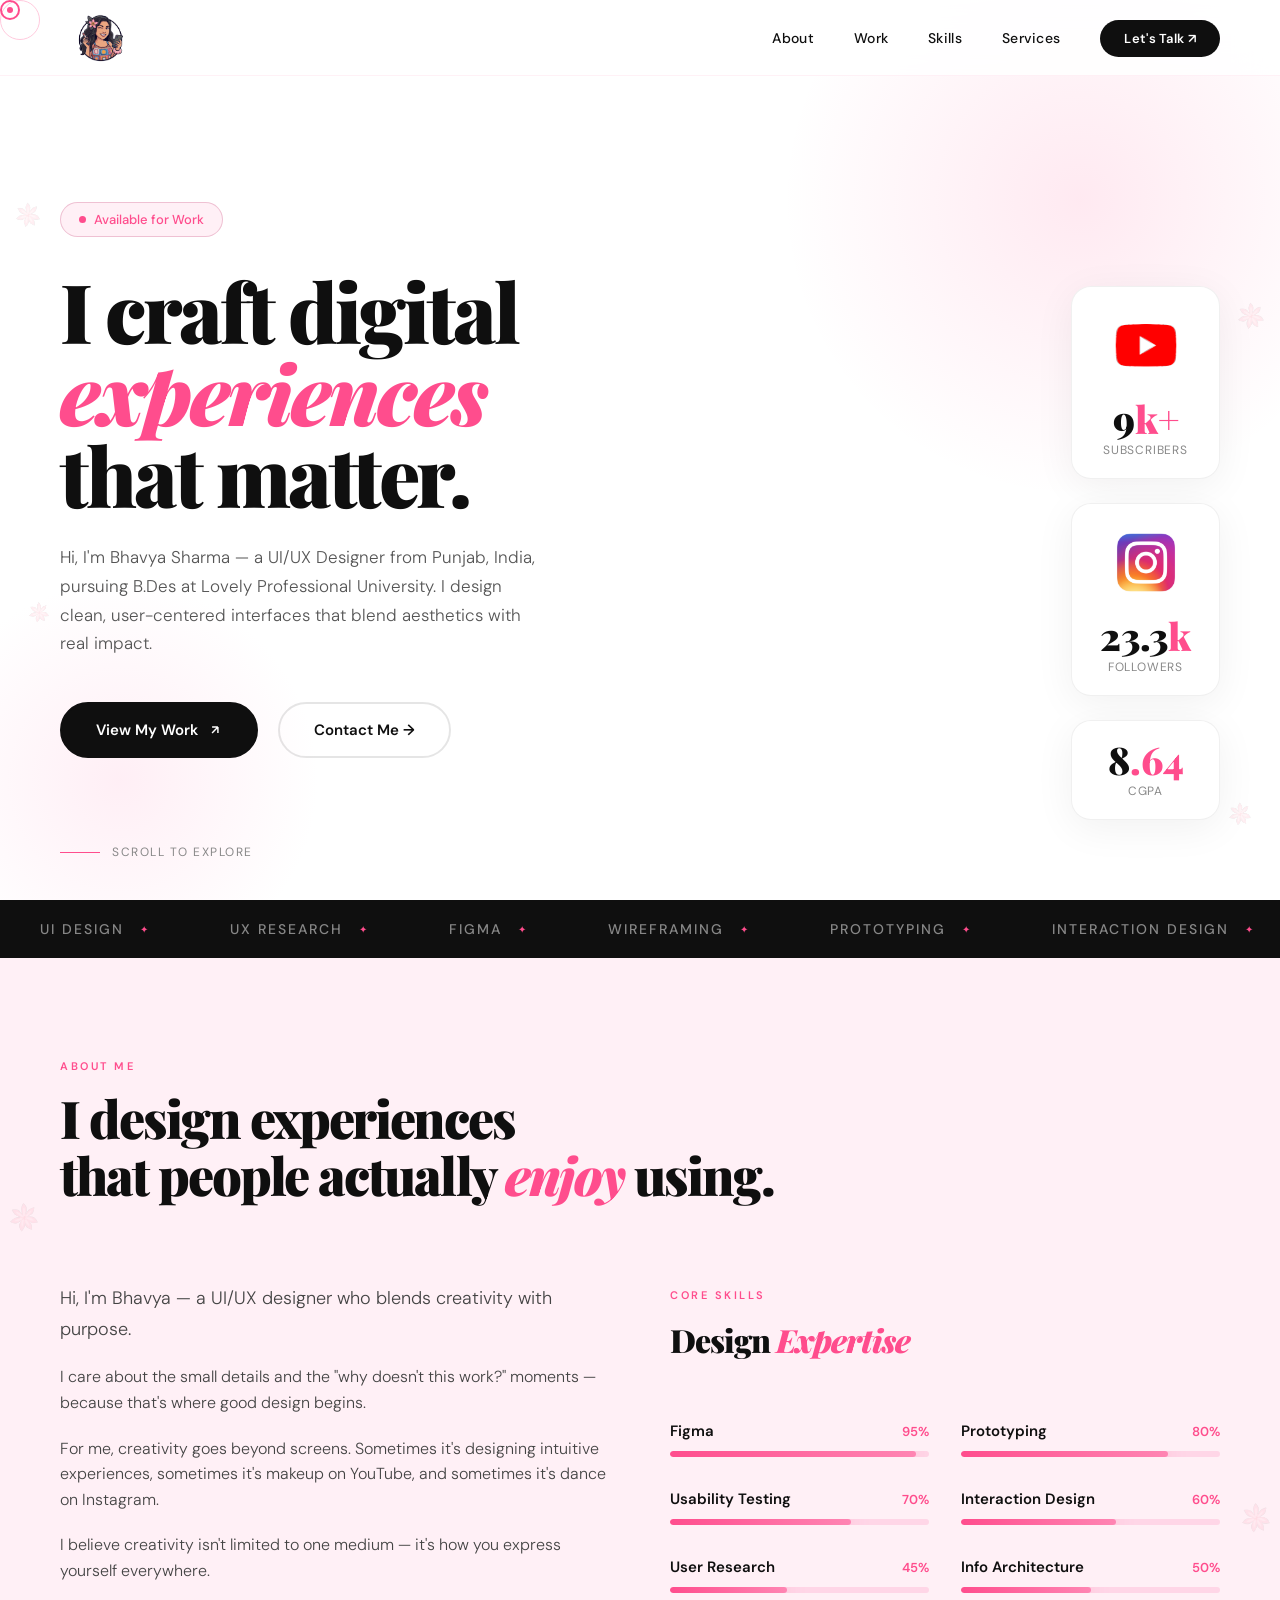
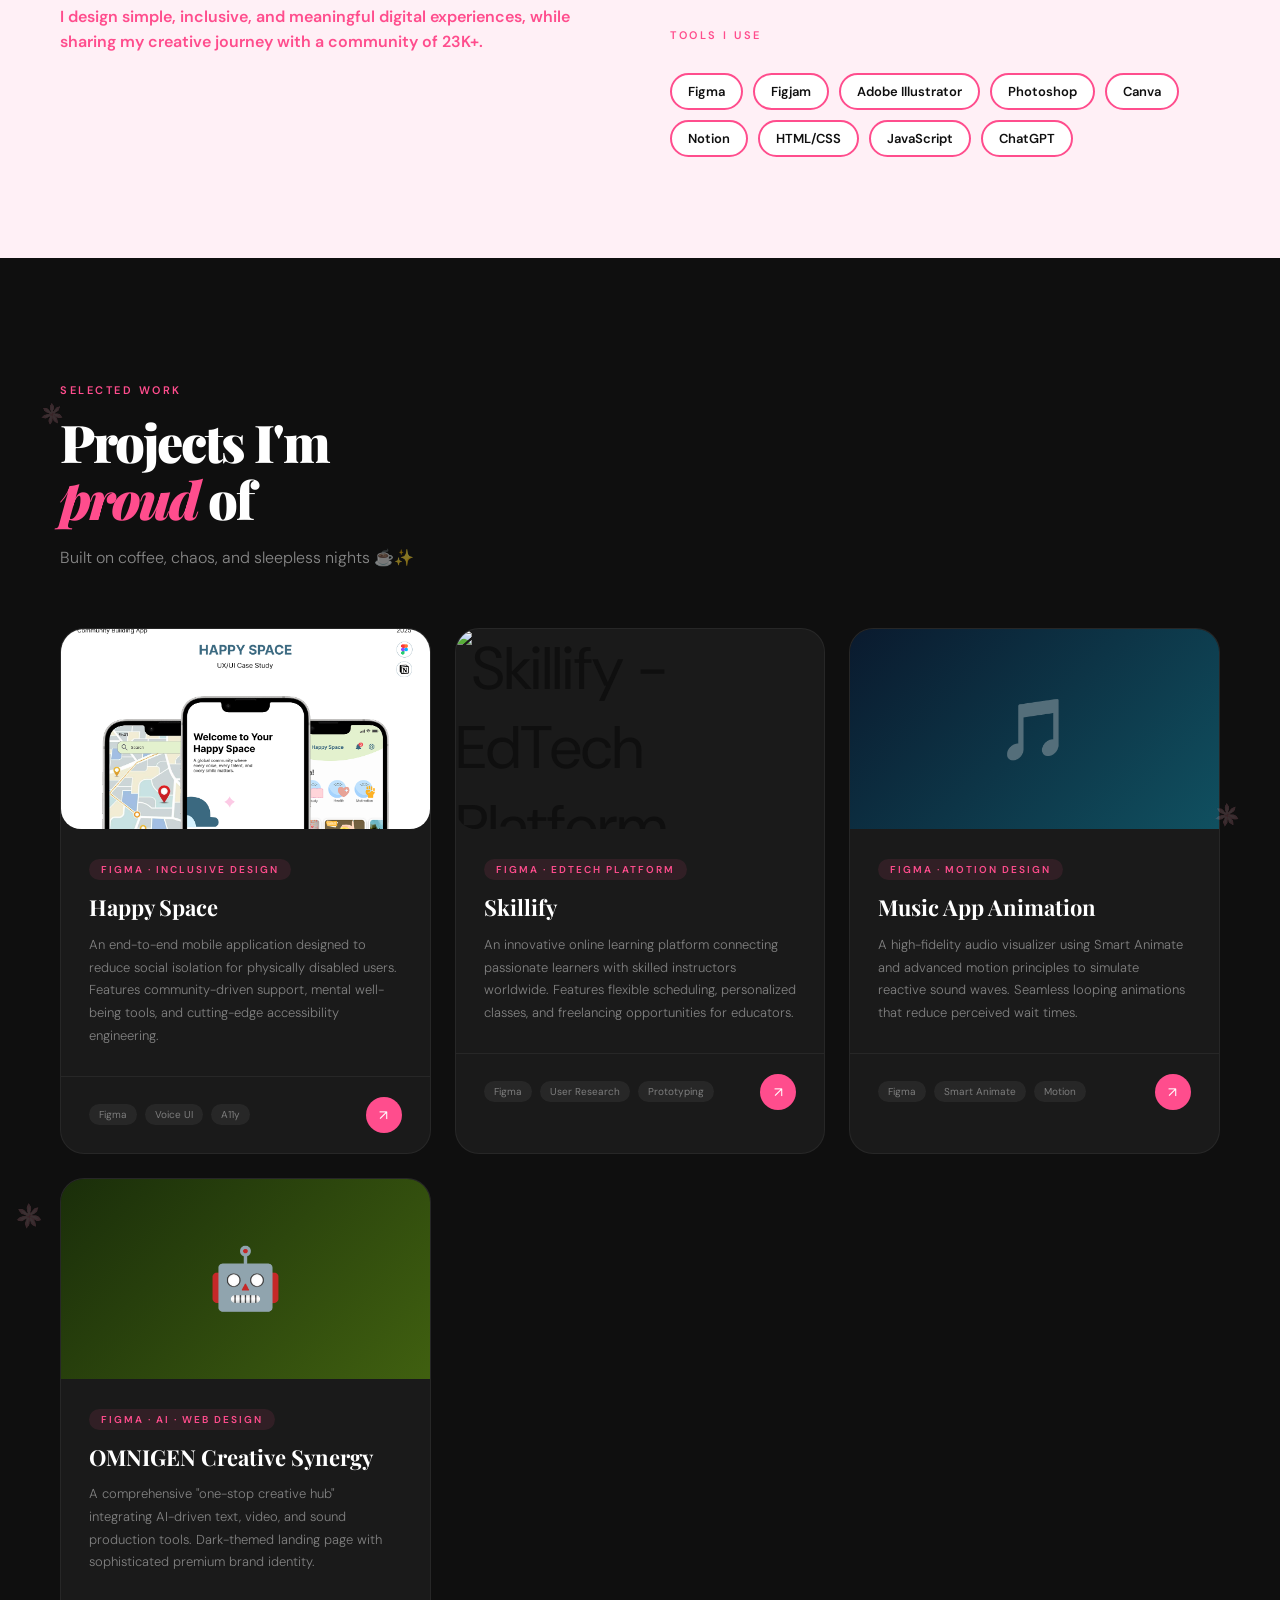
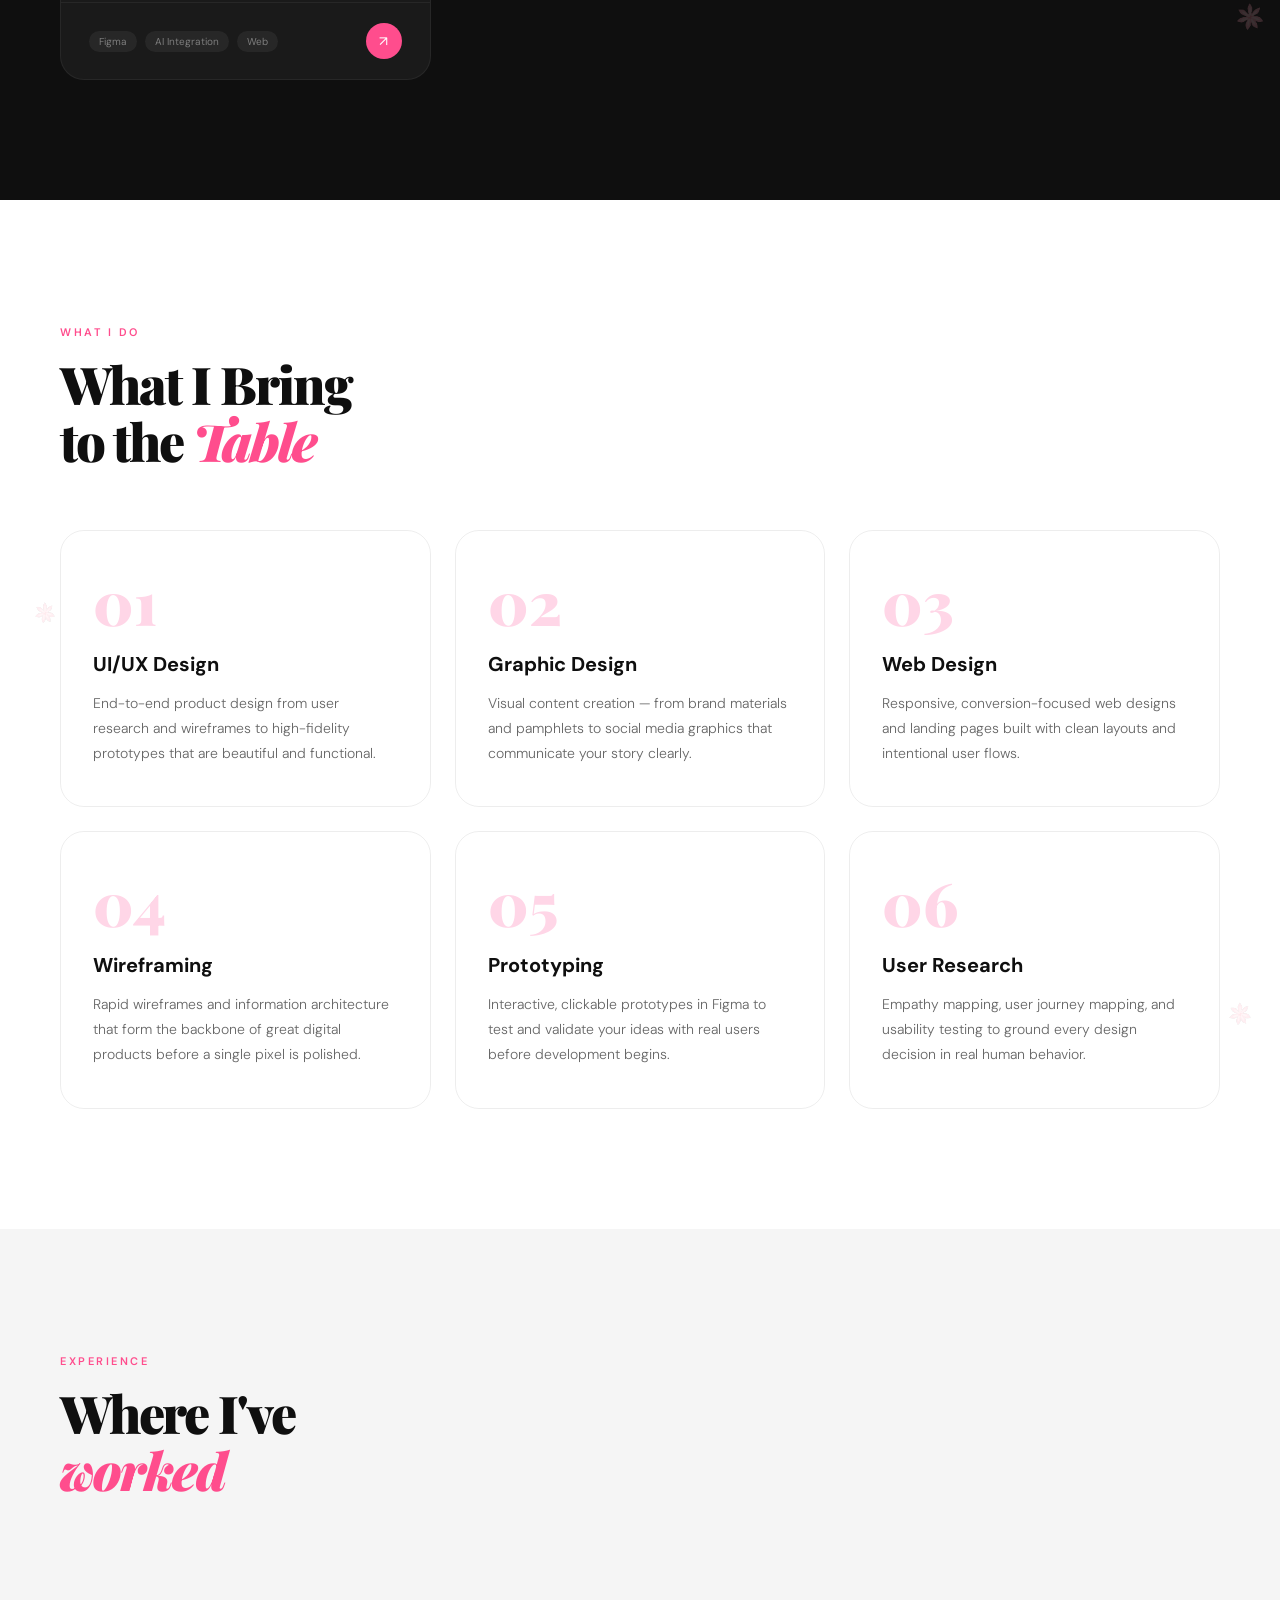
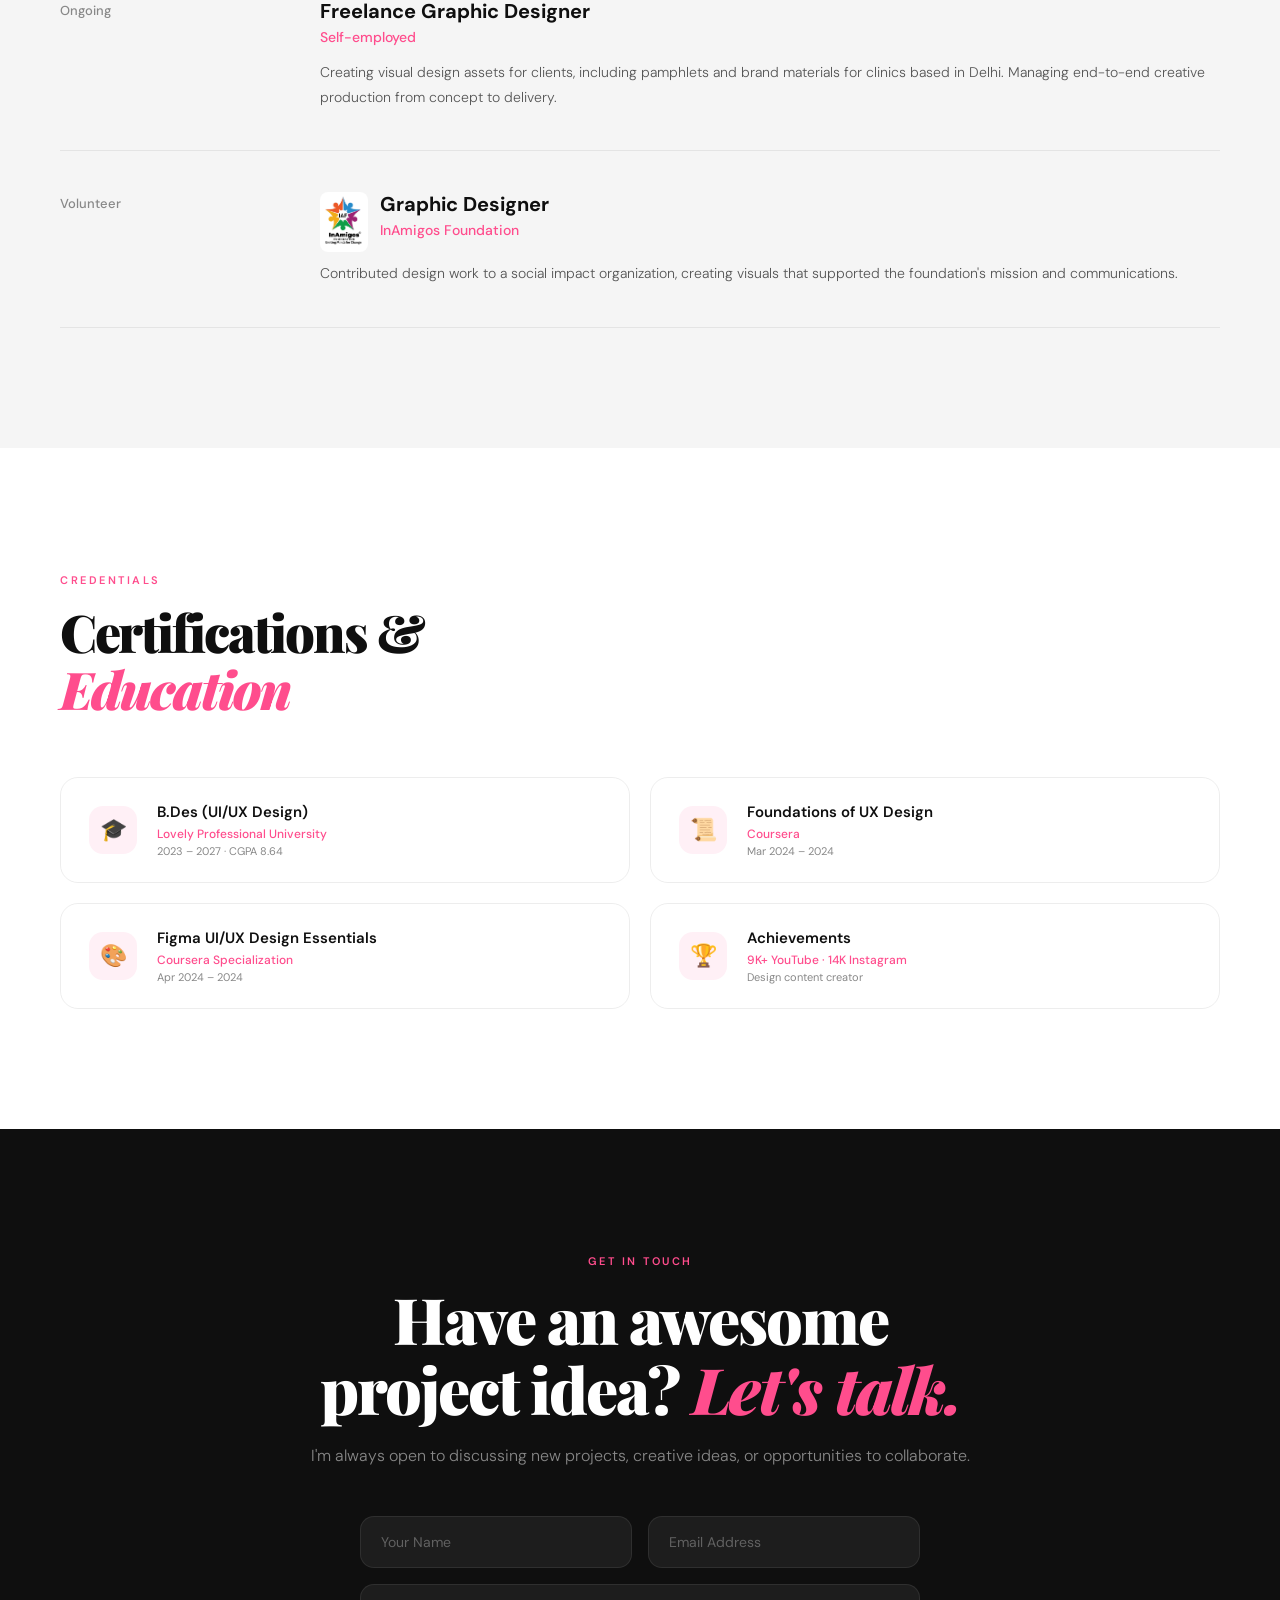
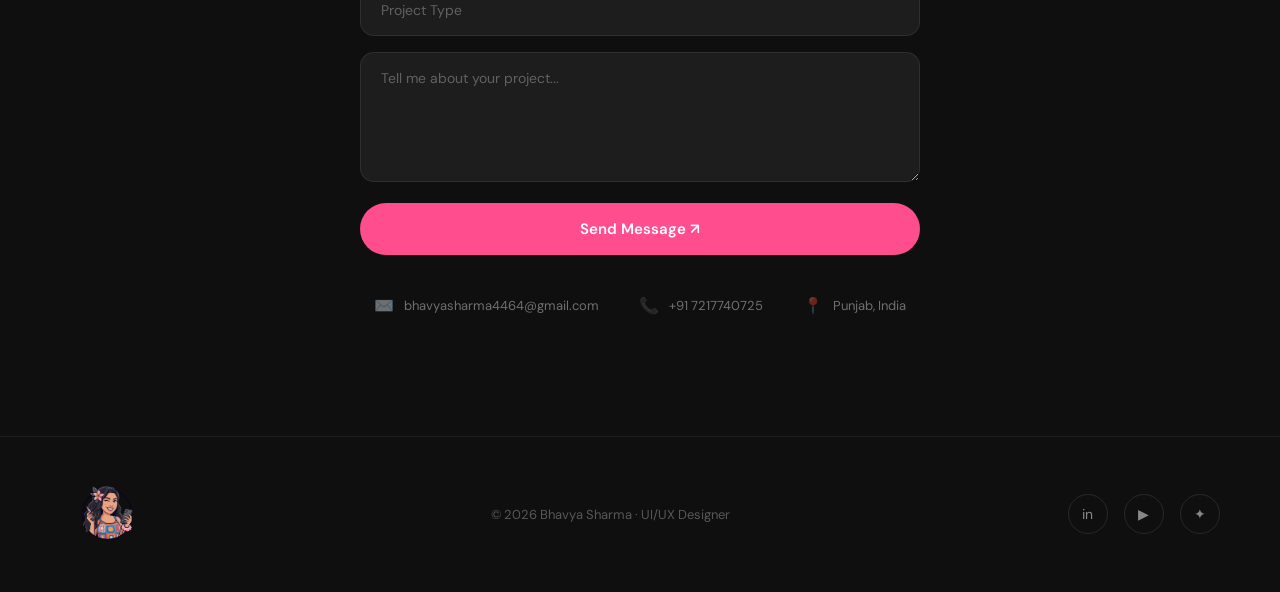
==== commit 33ec8a42: "Add Skillify case study with Thumbnail2.png - second UX case study modal" ====
--- a/index.html
+++ b/index.html
@@ -2440,7 +2440,26 @@
       </div>
     </div>
 
-    <div class="project-card reveal" style="transition-delay:0.15s">
+    <div class="project-card reveal" onclick="openSkillifyModal()" style="cursor: pointer; transition-delay:0.15s">
+      <div class="project-thumb">
+        <img src="Portfolio/Thumbnail2.png" alt="Skillify - EdTech Platform" style="width: 100%; height: 100%; object-fit: cover; border-radius: 20px;">
+      </div>
+      <div class="project-body">
+        <span class="project-tag">Figma · EdTech Platform</span>
+        <div class="project-title">Skillify</div>
+        <div class="project-desc">An innovative online learning platform connecting passionate learners with skilled instructors worldwide. Features flexible scheduling, personalized classes, and freelancing opportunities for educators.</div>
+      </div>
+      <div class="project-footer">
+        <div class="project-tools">
+          <span class="tool-chip">Figma</span>
+          <span class="tool-chip">User Research</span>
+          <span class="tool-chip">Prototyping</span>
+        </div>
+        <a href="#" class="project-link" onclick="openSkillifyModal(); return false;">↗</a>
+      </div>
+    </div>
+
+    <div class="project-card reveal" style="transition-delay:0.3s">
       <div class="project-thumb project-thumb-2">🎵</div>
       <div class="project-body">
         <span class="project-tag">Figma · Motion Design</span>
@@ -2960,6 +2979,262 @@
         </div>
       </section>
     </div>
+  </div>
+</div>
+
+<!-- SKILLIFY CASE STUDY MODAL -->
+<div id="skillifyModal" class="case-study-modal">
+  <div class="modal-content">
+    <button class="modal-close" onclick="closeSkillifyModal()">&times;</button>
+    
+    <!-- Hero Section -->
+    <section class="case-study-hero">
+      <div class="hero-badge">
+        <div class="badge-dot"></div>
+        <span>Case Study 02</span>
+      </div>
+      <h1 class="case-study-title">Skillify</h1>
+      <p class="case-study-subtitle">An innovative online learning platform connecting passionate learners with skilled instructors worldwide. Making education accessible, engaging, and empowering.</p>
+      <div class="case-study-meta">
+        <div class="meta-item">
+          <span class="meta-label">Role</span>
+          <span class="meta-value">UX Research & Design</span>
+        </div>
+        <div class="meta-item">
+          <span class="meta-label">Duration</span>
+          <span class="meta-value">6 Weeks</span>
+        </div>
+        <div class="meta-item">
+          <span class="meta-label">Tools</span>
+          <span class="meta-value">Figma, User Research, Prototyping</span>
+        </div>
+      </div>
+    </section>
+
+    <!-- Project Overview -->
+    <section class="case-study-section" style="background: white;">
+      <div class="section-header">
+        <span class="section-number">01</span>
+        <h2 class="section-title">Problem Statement</h2>
+      </div>
+      
+      <div class="overview-grid">
+        <div class="overview-card reveal">
+          <div class="card-icon">🎯</div>
+          <h3>The Challenge</h3>
+          <p>In today's fast-paced world, individuals face significant challenges in acquiring diverse skills due to inflexible and inaccessible traditional learning methods.</p>
+        </div>
+        <div class="overview-card reveal" style="transition-delay:0.1s">
+          <div class="card-icon">💼</div>
+          <h3>Job Scarcity</h3>
+          <p>Job scarcity is a critical issue, leaving many skilled professionals without employment opportunities.</p>
+        </div>
+        <div class="overview-card reveal" style="transition-delay:0.2s">
+          <div class="card-icon">🔄</div>
+          <h3>Dual Problem</h3>
+          <p>This dual problem creates a pressing need for solutions that address both the difficulty in learning new skills and the lack of job opportunities for freelancers.</p>
+        </div>
+      </div>
+    </section>
+
+    <!-- Solution -->
+    <section class="case-study-section" style="background: linear-gradient(135deg, #faf5f7 0%, #fdf5f8 100%);">
+      <div class="section-header">
+        <span class="section-number">02</span>
+        <h2 class="section-title">Our Solution</h2>
+      </div>
+      
+      <div style="max-width: 900px; margin: 0 auto; text-align: center;">
+        <div class="finding-card reveal" style="background: white; padding: 40px; border-radius: 20px; box-shadow: 0 4px 20px rgba(0,0,0,0.08);">
+          <h3 style="color: var(--pink); font-size: 28px; margin-bottom: 20px;">Unlock Your Potential and Earn!</h3>
+          <p style="font-size: 18px; line-height: 1.7; margin-bottom: 30px;">
+            Skillify is the ultimate platform connecting passionate learners with skilled instructors worldwide. Whether you want to master a new language, improve your culinary talents, or dive into digital arts, Skillify offers flexible, personalized classes tailored to your needs.
+          </p>
+          <p style="font-size: 16px; line-height: 1.6; color: #666;">
+            For educators, it's a fantastic freelancing opportunity to share expertise and earn extra income by teaching what you love. With Skillify, education is accessible, engaging, and empowering!
+          </p>
+        </div>
+      </div>
+    </section>
+
+    <!-- User Research -->
+    <section class="case-study-section" style="background: white;">
+      <div class="section-header">
+        <span class="section-number">03</span>
+        <h2 class="section-title">User Research</h2>
+      </div>
+      
+      <div style="max-width: 800px; margin: 0 auto;">
+        <div class="finding-card reveal" style="background: #faf5f7; padding: 30px; border-radius: 16px; margin-bottom: 30px;">
+          <h4 style="color: var(--pink); margin-bottom: 15px;">📋 Interview Questions for Potential Teachers</h4>
+          <ul style="list-style: none; padding: 0; font-size: 15px; line-height: 1.8;">
+            <li style="margin-bottom: 8px;">• <strong>Personal Information:</strong> Full Name, Location</li>
+            <li style="margin-bottom: 8px;">• <strong>Professional Background:</strong> Skills, experience, education level</li>
+            <li style="margin-bottom: 8px;">• <strong>Teaching Experience:</strong> Prior teaching, preferred age groups, teaching style</li>
+            <li style="margin-bottom: 8px;">• <strong>Availability:</strong> Days/times, classes per week willing to conduct</li>
+            <li style="margin-bottom: 8px;">• <strong>Portfolio:</strong> Ability to provide 20-minute demo class</li>
+            <li style="margin-bottom: 8px;">• <strong>Pricing:</strong> Preferred hourly rate, discount offerings</li>
+            <li style="margin-bottom: 8px;">• <strong>Technical:</strong> Stable internet, necessary equipment</li>
+          </ul>
+        </div>
+      </div>
+    </section>
+
+    <!-- User Persona -->
+    <section class="case-study-section" style="background: linear-gradient(135deg, #faf5f7 0%, #fdf5f8 100%);">
+      <div class="section-header">
+        <span class="section-number">04</span>
+        <h2 class="section-title">User Persona</h2>
+      </div>
+      
+      <div class="overview-grid" style="grid-template-columns: repeat(2, 1fr);">
+        <div class="overview-card reveal">
+          <h3 style="color: var(--pink);">👤 Ansh Sharma</h3>
+          <p style="font-weight: 600; margin-bottom: 15px;">The Busy Professional Learner</p>
+        </div>
+        <div class="overview-card reveal" style="transition-delay:0.1s">
+          <h3>💬 Says</h3>
+          <ul style="font-size: 14px; line-height: 1.6; padding-left: 20px;">
+            <li>"I need to advance my career, but I don't have enough time."</li>
+            <li>"I want to learn new hobbies, but it's hard to find content that fits my schedule."</li>
+            <li>"Time management is key, but I often struggle with it."</li>
+          </ul>
+        </div>
+        <div class="overview-card reveal" style="transition-delay:0.2s">
+          <h3>🤔 Thinks</h3>
+          <ul style="font-size: 14px; line-height: 1.6; padding-left: 20px;">
+            <li>"How can I find high-quality content that fits into my busy schedule?"</li>
+            <li>"I wish there were more concise resources tailored to my needs."</li>
+            <li>"Balancing career growth and personal hobbies is challenging."</li>
+            <li>"I need a structured approach to manage my time better."</li>
+          </ul>
+        </div>
+        <div class="overview-card reveal" style="transition-delay:0.3s">
+          <h3>✅ Does</h3>
+          <ul style="font-size: 14px; line-height: 1.6; padding-left: 20px;">
+            <li>Spends time searching for concise and relevant learning resources</li>
+            <li>Tries to squeeze in learning sessions during free moments</li>
+            <li>Participates in online courses or webinars for career advancement</li>
+            <li>Practices guitar and goes for runs when time allows</li>
+          </ul>
+        </div>
+      </div>
+    </section>
+
+    <!-- Competitive Analysis -->
+    <section class="case-study-section" style="background: white;">
+      <div class="section-header">
+        <span class="section-number">05</span>
+        <h2 class="section-title">Competitive Analysis</h2>
+      </div>
+      
+      <div style="max-width: 1000px; margin: 0 auto; overflow-x: auto;">
+        <table style="width: 100%; border-collapse: collapse; font-size: 14px; background: white; border-radius: 16px; overflow: hidden; box-shadow: 0 4px 20px rgba(0,0,0,0.08);">
+          <thead style="background: var(--pink); color: white;">
+            <tr>
+              <th style="padding: 15px; text-align: left;">Company/Product</th>
+              <th style="padding: 15px; text-align: left;">Key Features</th>
+              <th style="padding: 15px; text-align: left;">Target Audience</th>
+              <th style="padding: 15px; text-align: left;">USP</th>
+            </tr>
+          </thead>
+          <tbody>
+            <tr style="border-bottom: 1px solid #eee;">
+              <td style="padding: 15px; font-weight: 600;">Udemy</td>
+              <td style="padding: 15px;">Wide range of courses, user reviews, lifetime access</td>
+              <td style="padding: 15px;">General public, professionals, hobbyists</td>
+              <td style="padding: 15px;">Large course catalog with on-demand video courses</td>
+            </tr>
+            <tr style="border-bottom: 1px solid #eee;">
+              <td style="padding: 15px; font-weight: 600;">Skillshare</td>
+              <td style="padding: 15px;">Subscription-based, community-driven, creative classes</td>
+              <td style="padding: 15px;">Creatives, hobbyists, lifelong learners</td>
+              <td style="padding: 15px;">Unlimited access to thousands of classes</td>
+            </tr>
+            <tr style="border-bottom: 1px solid #eee;">
+              <td style="padding: 15px; font-weight: 600;">Coursera</td>
+              <td style="padding: 15px;">University-affiliated, professional certificates, degrees</td>
+              <td style="padding: 15px;">Professionals, students, career switchers</td>
+              <td style="padding: 15px;">Partnered with top universities and companies</td>
+            </tr>
+            <tr style="border-bottom: 1px solid #eee;">
+              <td style="padding: 15px; font-weight: 600;">Teachable</td>
+              <td style="padding: 15px;">Create and sell online courses, customizable branding</td>
+              <td style="padding: 15px;">Entrepreneurs, educators, influencers</td>
+              <td style="padding: 15px;">Complete control over pricing, content, and branding</td>
+            </tr>
+            <tr>
+              <td style="padding: 15px; font-weight: 600; color: var(--pink);">Skillify</td>
+              <td style="padding: 15px;">Personalized classes, flexible scheduling, freelancing for educators</td>
+              <td style="padding: 15px;">Busy professionals, skill-seekers, freelance instructors</td>
+              <td style="padding: 15px;"><strong>Flexible, personalized learning + earning opportunity</strong></td>
+            </tr>
+          </tbody>
+        </table>
+      </div>
+    </section>
+
+    <!-- Key Features -->
+    <section class="case-study-section" style="background: linear-gradient(135deg, #faf5f7 0%, #fdf5f8 100%);">
+      <div class="section-header">
+        <span class="section-number">06</span>
+        <h2 class="section-title">Key Features</h2>
+      </div>
+      
+      <div class="overview-grid">
+        <div class="overview-card reveal">
+          <div class="card-icon">📅</div>
+          <h3>Flexible Scheduling</h3>
+          <p>Learn at your own pace with classes that fit your busy schedule. No more rigid timelines.</p>
+        </div>
+        <div class="overview-card reveal" style="transition-delay:0.1s">
+          <div class="card-icon">🎨</div>
+          <h3>Personalized Classes</h3>
+          <p>Tailored learning experiences based on your skill level, interests, and goals.</p>
+        </div>
+        <div class="overview-card reveal" style="transition-delay:0.2s">
+          <div class="card-icon">💰</div>
+          <h3>Earn While Teaching</h3>
+          <p>Skilled professionals can share expertise and earn extra income through flexible teaching.</p>
+        </div>
+        <div class="overview-card reveal" style="transition-delay:0.3s">
+          <div class="card-icon">🌍</div>
+          <h3>Global Community</h3>
+          <p>Connect with learners and instructors worldwide across diverse skills and interests.</p>
+        </div>
+      </div>
+    </section>
+
+    <!-- Conclusion -->
+    <section class="case-study-section" style="background: white; border-bottom: none;">
+      <div class="conclusion-content reveal" style="text-align: center; max-width: 800px; margin: 0 auto;">
+        <div class="conclusion-emoji">🚀</div>
+        <h2 class="conclusion-title">Making Education Accessible</h2>
+        <p class="conclusion-text">
+          Skillify bridges the gap between those eager to learn and those eager to teach. By creating a platform that values flexibility, personalization, and empowerment, we've designed a solution that addresses both the learning crisis and job scarcity in one unified experience.
+        </p>
+        <div class="result-stats" style="display: flex; justify-content: center; gap: 40px; margin-top: 40px; flex-wrap: wrap;">
+          <div style="text-align: center;">
+            <div style="font-size: 36px; font-weight: 800; color: var(--pink);">∞</div>
+            <div style="font-size: 14px; color: #666;">Skills to Learn</div>
+          </div>
+          <div style="text-align: center;">
+            <div style="font-size: 36px; font-weight: 800; color: var(--pink);">Global</div>
+            <div style="font-size: 14px; color: #666;">Reach</div>
+          </div>
+          <div style="text-align: center;">
+            <div style="font-size: 36px; font-weight: 800; color: var(--pink);">Flexible</div>
+            <div style="font-size: 14px; color: #666;">Scheduling</div>
+          </div>
+        </div>
+        <button class="back-to-top-btn" onclick="scrollToTopSkillify()" style="margin-top: 60px;">
+          <span>Back to Top</span>
+          <svg width="20" height="20" viewBox="0 0 24 24" fill="none" stroke="currentColor" stroke-width="2">
+            <path d="M18 15l-6-6-6 6"/>
+          </svg>
+        </button>
+      </div>
+    </section>
   </div>
 </div>
 
@@ -3281,6 +3556,37 @@
       });
     }
   }
+
+  // Skillify Modal Functions
+  function openSkillifyModal() {
+    const modal = document.getElementById('skillifyModal');
+    modal.classList.add('active');
+    document.body.style.overflow = 'hidden';
+  }
+
+  function closeSkillifyModal() {
+    const modal = document.getElementById('skillifyModal');
+    modal.classList.remove('active');
+    document.body.style.overflow = '';
+  }
+
+  // Close Skillify modal on backdrop click
+  document.getElementById('skillifyModal').addEventListener('click', function(e) {
+    if (e.target === this) {
+      closeSkillifyModal();
+    }
+  });
+
+  // Scroll to top of Skillify modal
+  function scrollToTopSkillify() {
+    const modal = document.getElementById('skillifyModal');
+    if (modal) {
+      modal.scrollTo({
+        top: 0,
+        behavior: 'smooth'
+      });
+    }
+  }
 </script>
 </body>
 </html>
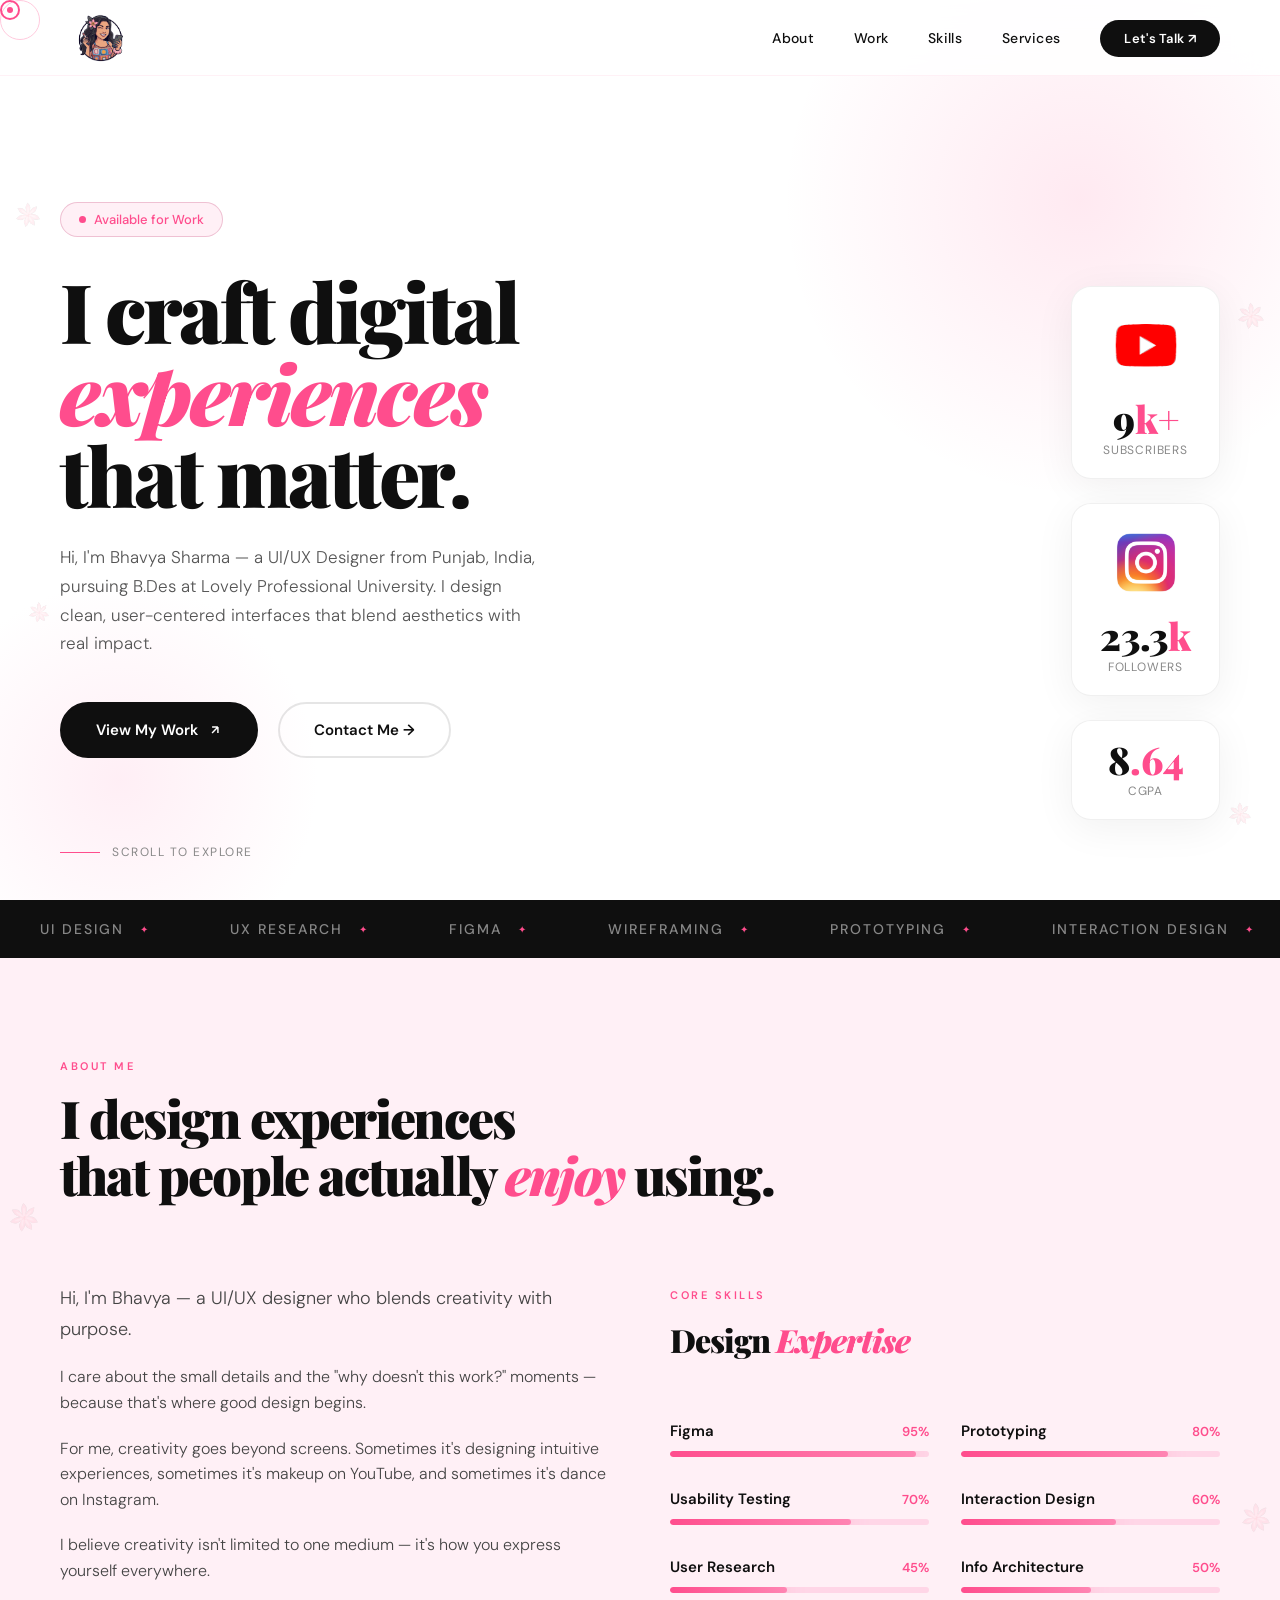
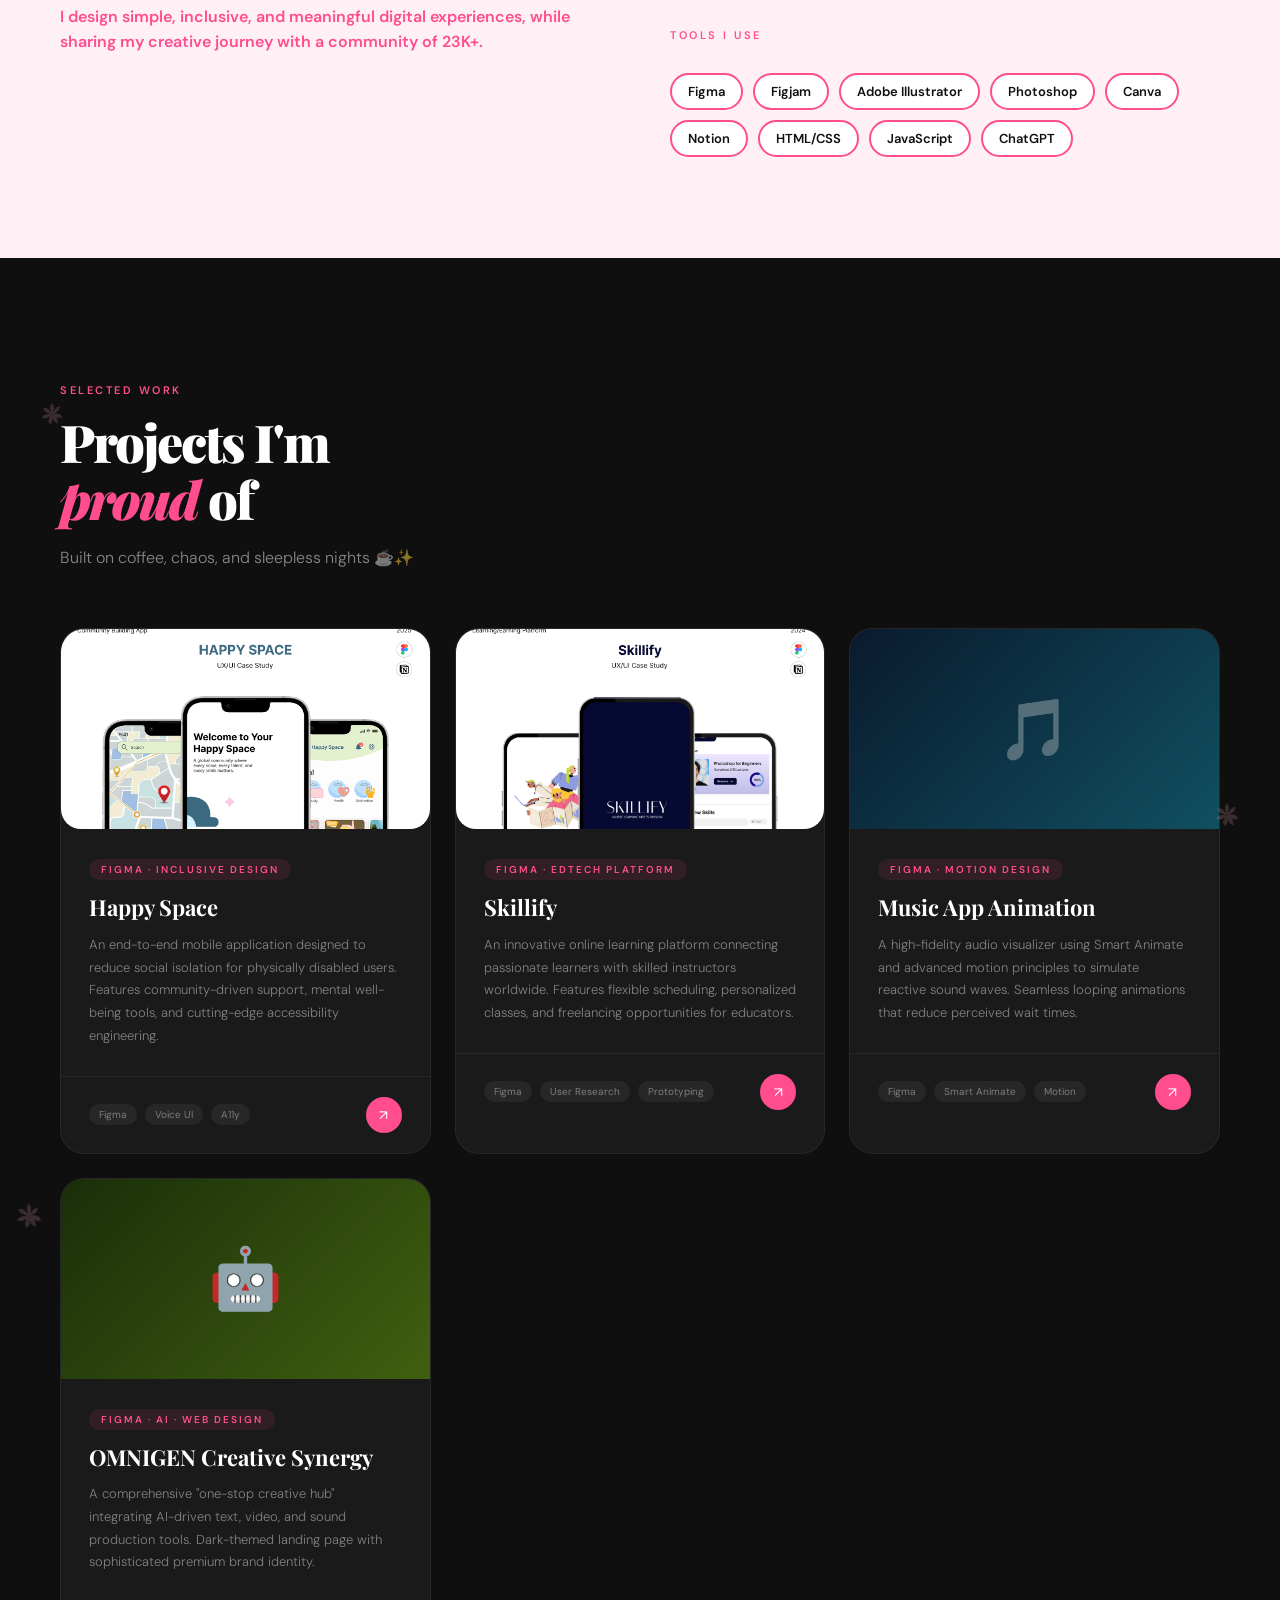
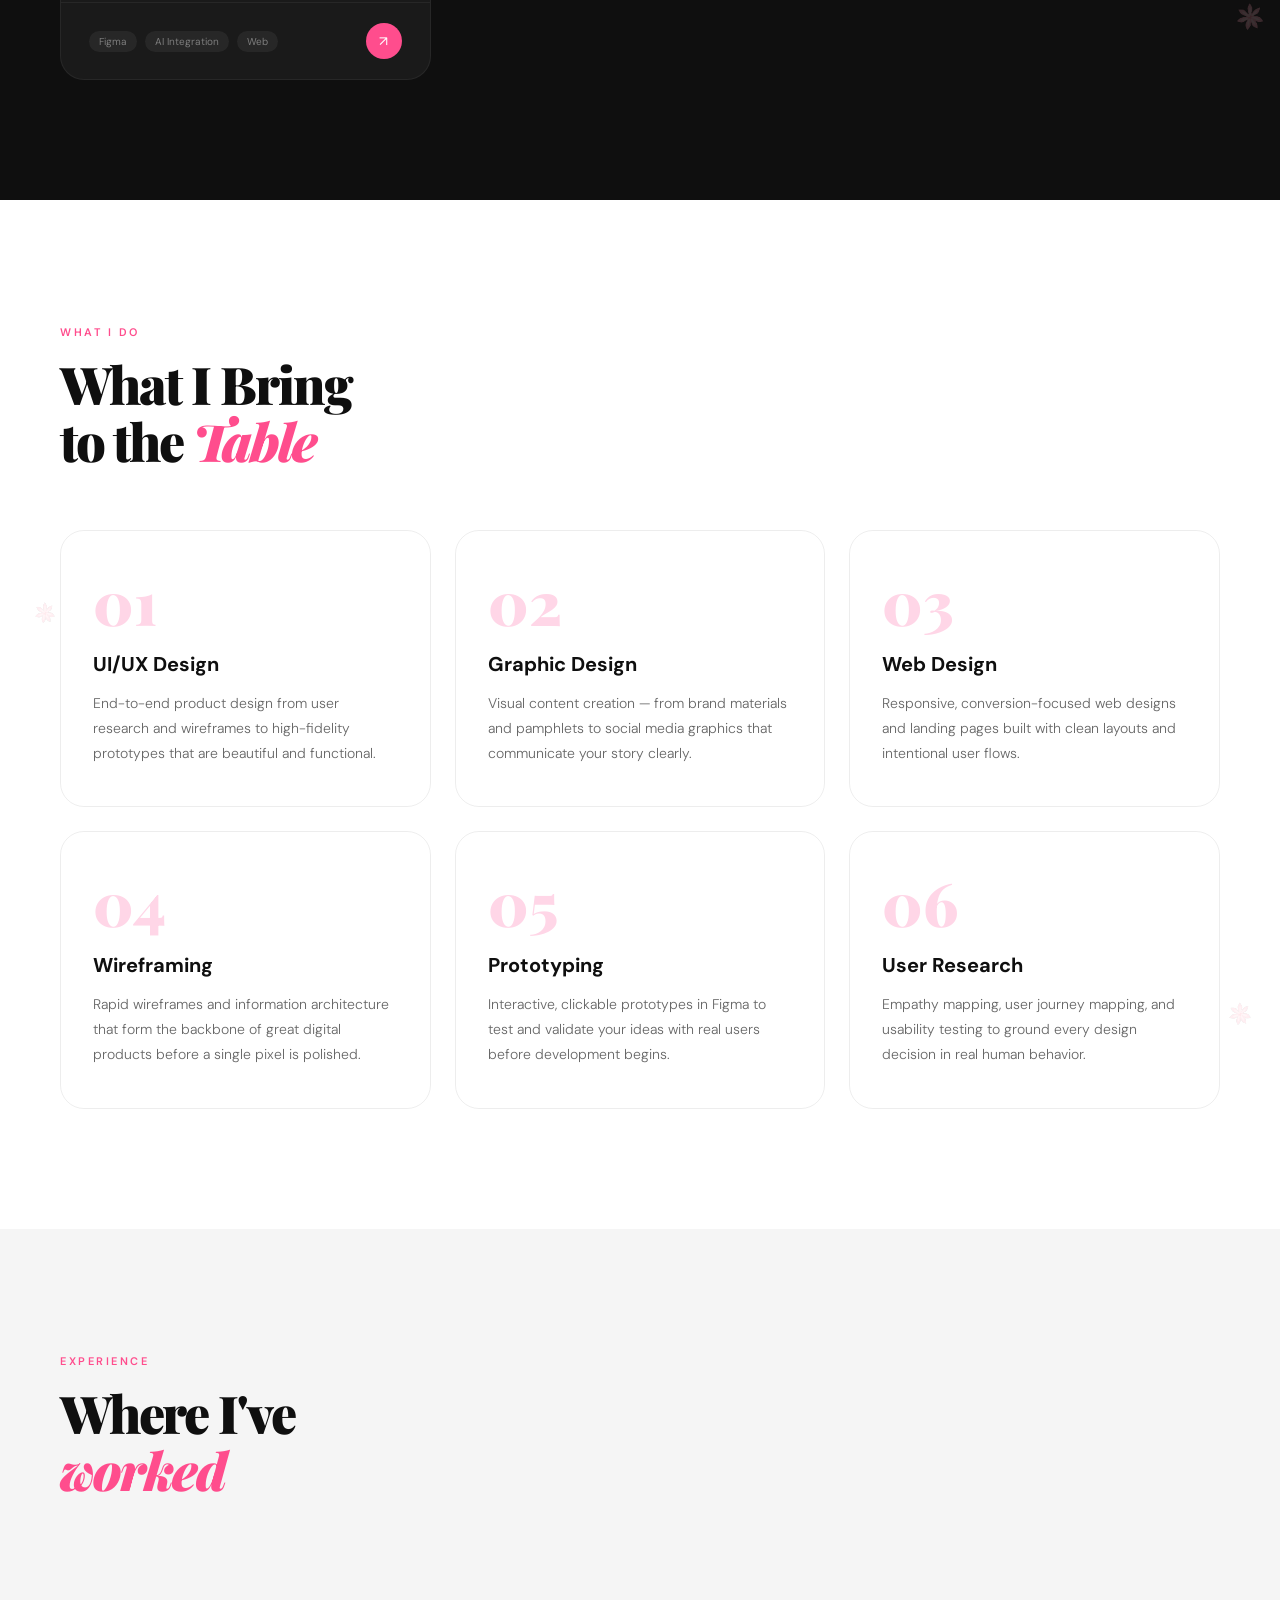
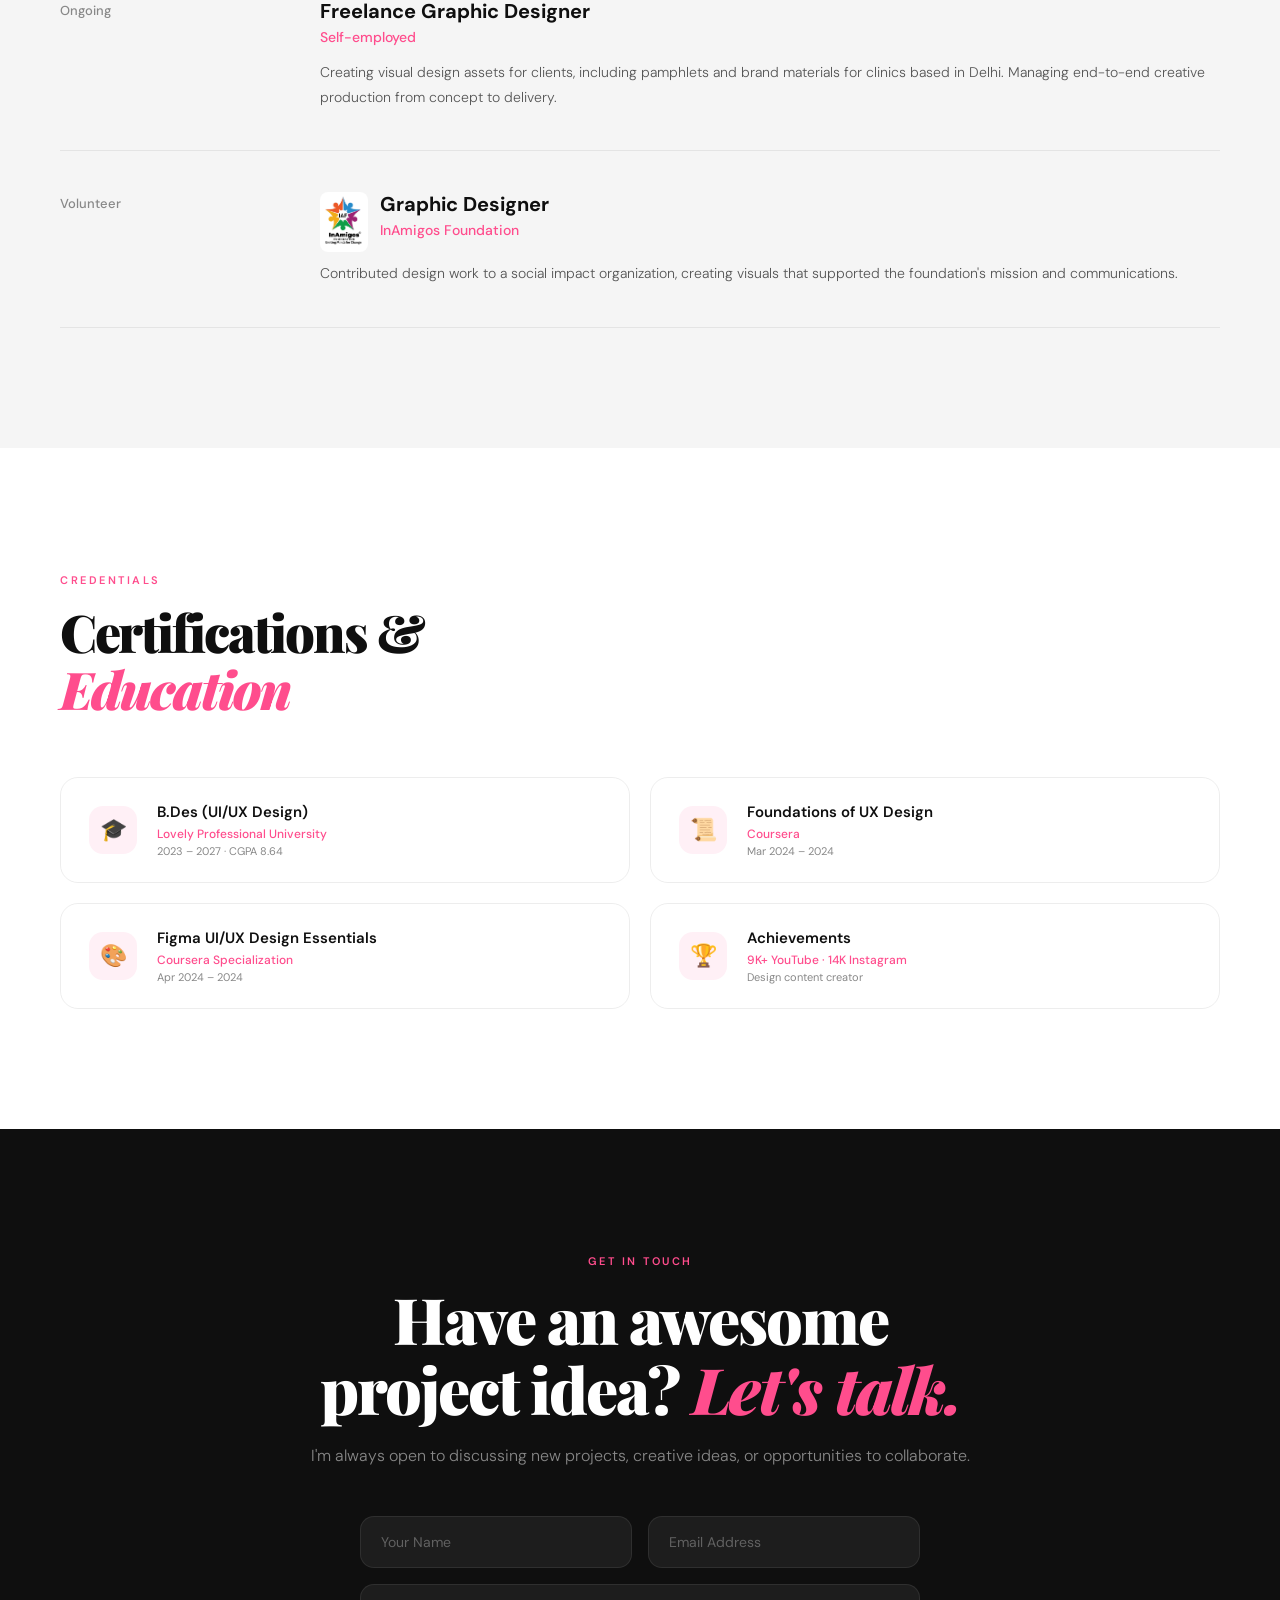
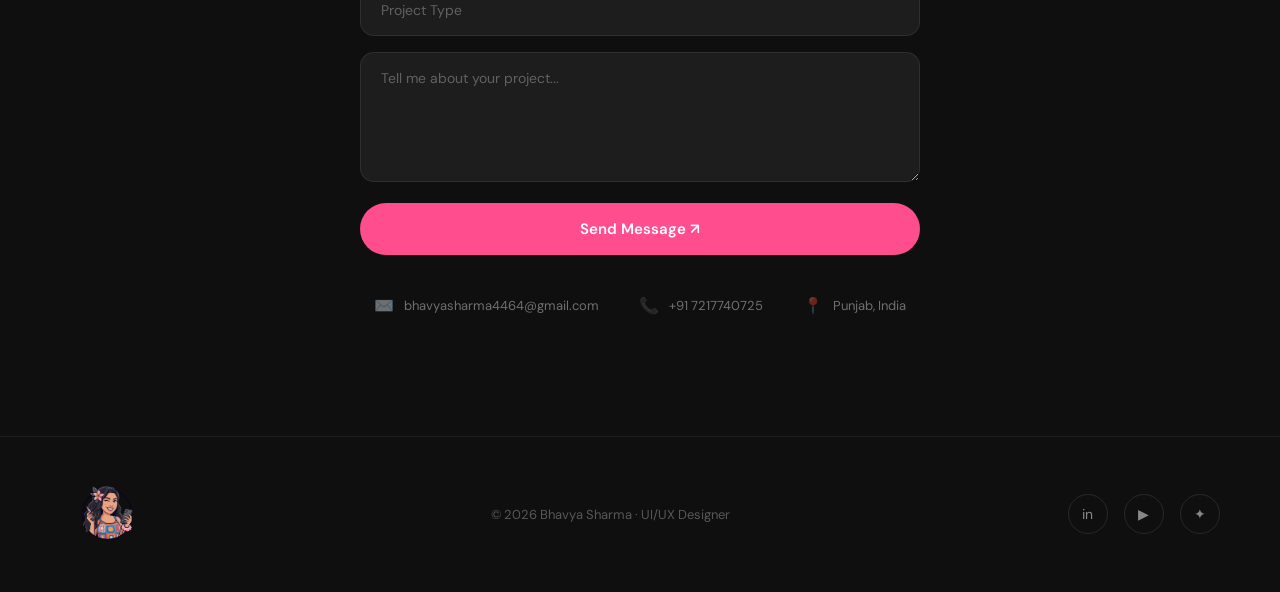
==== commit 75e722ea: "ghbfbcljsxc" ====
--- a/index.html
+++ b/index.html
@@ -2057,6 +2057,112 @@
     transition: transform 0.1s ease;
   }
 
+  /* HERO FLOATING FLOWERS - Additional scattered flowers */
+  .hero-floating-flowers {
+    position: absolute;
+    top: 0;
+    left: 0;
+    right: 0;
+    height: 900px;
+    pointer-events: none;
+    z-index: 0;
+    overflow: visible;
+  }
+
+  .hero-float-flower {
+    position: absolute;
+    opacity: 0.1;
+    pointer-events: auto;
+    cursor: pointer;
+    will-change: transform;
+    transform: translate3d(0, 0, 0);
+    transition: opacity 0.3s ease;
+  }
+
+  .hero-float-flower img {
+    width: 100%;
+    height: 100%;
+    object-fit: contain;
+  }
+
+  /* Various sizes for hero floating flowers */
+  .hf-1 { top: 80px; left: 8%; width: 22px; height: 22px; animation: heroFloat1 14s ease-in-out infinite; }
+  .hf-2 { top: 150px; left: 85%; width: 16px; height: 16px; animation: heroFloat2 16s ease-in-out infinite 1s; }
+  .hf-3 { top: 250px; left: 5%; width: 28px; height: 28px; animation: heroFloat3 18s ease-in-out infinite 2s; }
+  .hf-4 { top: 320px; left: 92%; width: 20px; height: 20px; animation: heroFloat4 15s ease-in-out infinite 0.5s; }
+  .hf-5 { top: 180px; left: 35%; width: 14px; height: 14px; animation: heroFloat5 20s ease-in-out infinite 3s; }
+  .hf-6 { top: 400px; left: 78%; width: 26px; height: 26px; animation: heroFloat6 17s ease-in-out infinite 1.5s; }
+  .hf-7 { top: 100px; left: 55%; width: 18px; height: 18px; animation: heroFloat1 19s ease-in-out infinite 2.5s; }
+  .hf-8 { top: 280px; left: 12%; width: 24px; height: 24px; animation: heroFloat2 13s ease-in-out infinite 4s; }
+  .hf-9 { top: 450px; left: 88%; width: 15px; height: 15px; animation: heroFloat3 21s ease-in-out infinite 0.8s; }
+  .hf-10 { top: 50px; left: 72%; width: 30px; height: 30px; animation: heroFloat4 12s ease-in-out infinite 3.5s; }
+  .hf-11 { top: 380px; left: 28%; width: 19px; height: 19px; animation: heroFloat5 16s ease-in-out infinite 2.2s; }
+  .hf-12 { top: 480px; left: 62%; width: 21px; height: 21px; animation: heroFloat6 14s ease-in-out infinite 1.2s; }
+
+  /* Floating animations for hero flowers */
+  @keyframes heroFloat1 {
+    0%, 100% { transform: translate3d(0, 0, 0) rotate(-4deg) scale(1); }
+    25% { transform: translate3d(20px, -15px, 0) rotate(6deg) scale(1.05); }
+    50% { transform: translate3d(-10px, -25px, 0) rotate(-2deg) scale(1); }
+    75% { transform: translate3d(-15px, -8px, 0) rotate(4deg) scale(1.03); }
+  }
+
+  @keyframes heroFloat2 {
+    0%, 100% { transform: translate3d(0, 0, 0) rotate(3deg) scale(1); }
+    33% { transform: translate3d(-18px, -20px, 0) rotate(-5deg) scale(1.04); }
+    66% { transform: translate3d(12px, -12px, 0) rotate(2deg) scale(1.02); }
+  }
+
+  @keyframes heroFloat3 {
+    0%, 100% { transform: translate3d(0, 0, 0) rotate(-2deg) scale(1); }
+    20% { transform: translate3d(15px, -10px, 0) rotate(4deg) scale(1.05); }
+    40% { transform: translate3d(-8px, -22px, 0) rotate(-3deg) scale(1); }
+    60% { transform: translate3d(-18px, -5px, 0) rotate(5deg) scale(1.03); }
+    80% { transform: translate3d(5px, -18px, 0) rotate(-4deg) scale(1.02); }
+  }
+
+  @keyframes heroFloat4 {
+    0%, 100% { transform: translate3d(0, 0, 0) rotate(5deg) scale(1); }
+    25% { transform: translate3d(-12px, -18px, 0) rotate(-3deg) scale(1.04); }
+    50% { transform: translate3d(20px, -8px, 0) rotate(6deg) scale(1.01); }
+    75% { transform: translate3d(-5px, -20px, 0) rotate(-5deg) scale(1.05); }
+  }
+
+  @keyframes heroFloat5 {
+    0%, 100% { transform: translate3d(0, 0, 0) rotate(-3deg) scale(1); }
+    30% { transform: translate3d(18px, -12px, 0) rotate(4deg) scale(1.03); }
+    60% { transform: translate3d(-12px, -18px, 0) rotate(-2deg) scale(1.05); }
+  }
+
+  @keyframes heroFloat6 {
+    0%, 100% { transform: translate3d(0, 0, 0) rotate(2deg) scale(1); }
+    25% { transform: translate3d(-20px, -15px, 0) rotate(-4deg) scale(1.04); }
+    50% { transform: translate3d(10px, -25px, 0) rotate(3deg) scale(1.02); }
+    75% { transform: translate3d(15px, -5px, 0) rotate(-6deg) scale(1.03); }
+  }
+
+  /* Hover effects for hero floating flowers */
+  .hero-float-flower:hover {
+    opacity: 0.7;
+    z-index: 100;
+    animation-play-state: paused;
+  }
+
+  .hero-float-flower:hover img {
+    animation: heroBloom 0.4s ease-out forwards;
+  }
+
+  @keyframes heroBloom {
+    0% { transform: scale(1) rotate(0deg); }
+    50% { transform: scale(2) rotate(-12deg); }
+    100% { transform: scale(1.6) rotate(8deg); }
+  }
+
+  .hero-float-flower:active img {
+    transform: scale(2) rotate(20deg);
+    transition: transform 0.1s ease;
+  }
+
   .back-to-top:hover {
     transform: translateY(-2px);
     box-shadow: 0 12px 40px rgba(255,77,141,0.4);
@@ -2231,6 +2337,22 @@
   <div class="center-flower cf-4"><img src="Portfolio/Flower.svg" alt="🌸"></div>
   <div class="center-flower cf-5"><img src="Portfolio/Flower.svg" alt="🌸"></div>
   <div class="center-flower cf-6"><img src="Portfolio/Flower.svg" alt="🌸"></div>
+</div>
+
+<!-- HERO FLOATING FLOWERS - Additional scattered flowers (12 flowers) -->
+<div class="hero-floating-flowers">
+  <div class="hero-float-flower hf-1"><img src="Portfolio/Flower.svg" alt="🌸"></div>
+  <div class="hero-float-flower hf-2"><img src="Portfolio/Flower.svg" alt="🌸"></div>
+  <div class="hero-float-flower hf-3"><img src="Portfolio/Flower.svg" alt="🌸"></div>
+  <div class="hero-float-flower hf-4"><img src="Portfolio/Flower.svg" alt="🌸"></div>
+  <div class="hero-float-flower hf-5"><img src="Portfolio/Flower.svg" alt="🌸"></div>
+  <div class="hero-float-flower hf-6"><img src="Portfolio/Flower.svg" alt="🌸"></div>
+  <div class="hero-float-flower hf-7"><img src="Portfolio/Flower.svg" alt="🌸"></div>
+  <div class="hero-float-flower hf-8"><img src="Portfolio/Flower.svg" alt="🌸"></div>
+  <div class="hero-float-flower hf-9"><img src="Portfolio/Flower.svg" alt="🌸"></div>
+  <div class="hero-float-flower hf-10"><img src="Portfolio/Flower.svg" alt="🌸"></div>
+  <div class="hero-float-flower hf-11"><img src="Portfolio/Flower.svg" alt="🌸"></div>
+  <div class="hero-float-flower hf-12"><img src="Portfolio/Flower.svg" alt="🌸"></div>
 </div>
 
 <!-- SIDE FLOWERS - OPTIMIZED (12 flowers) -->
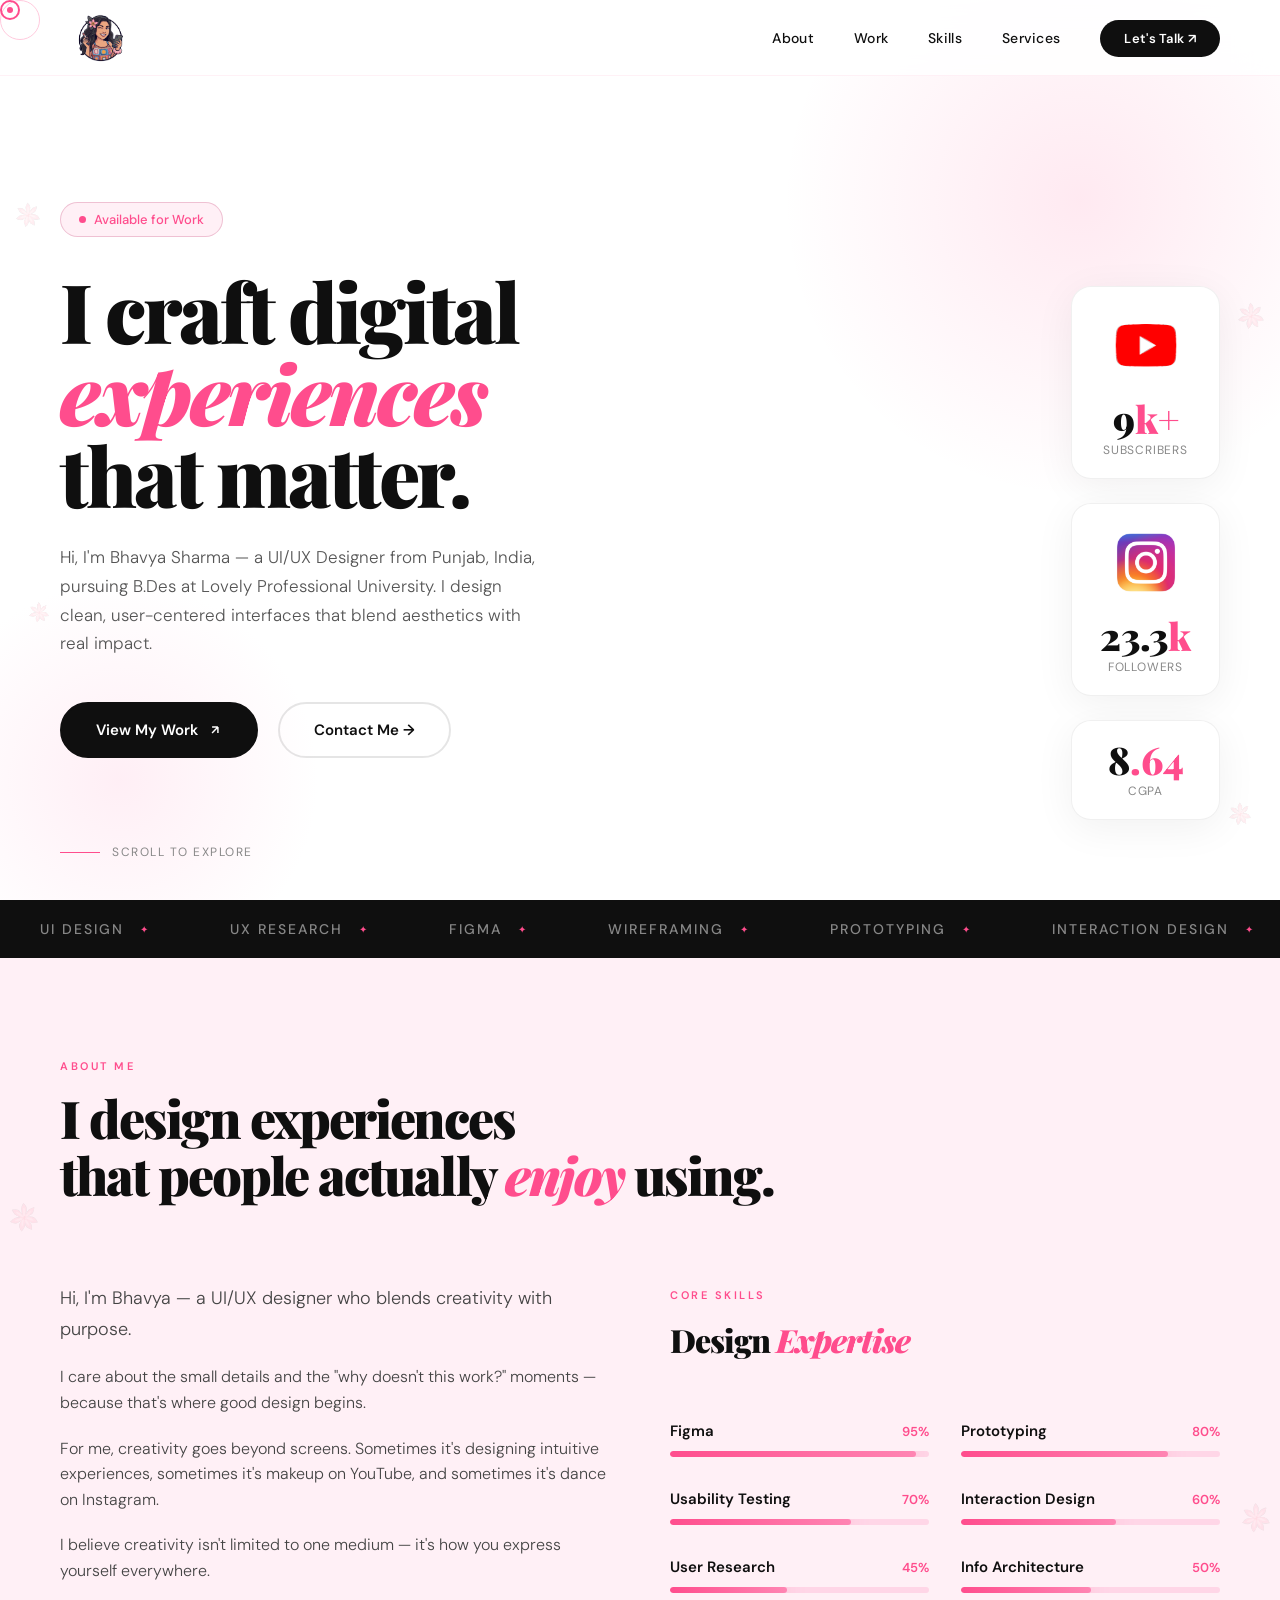
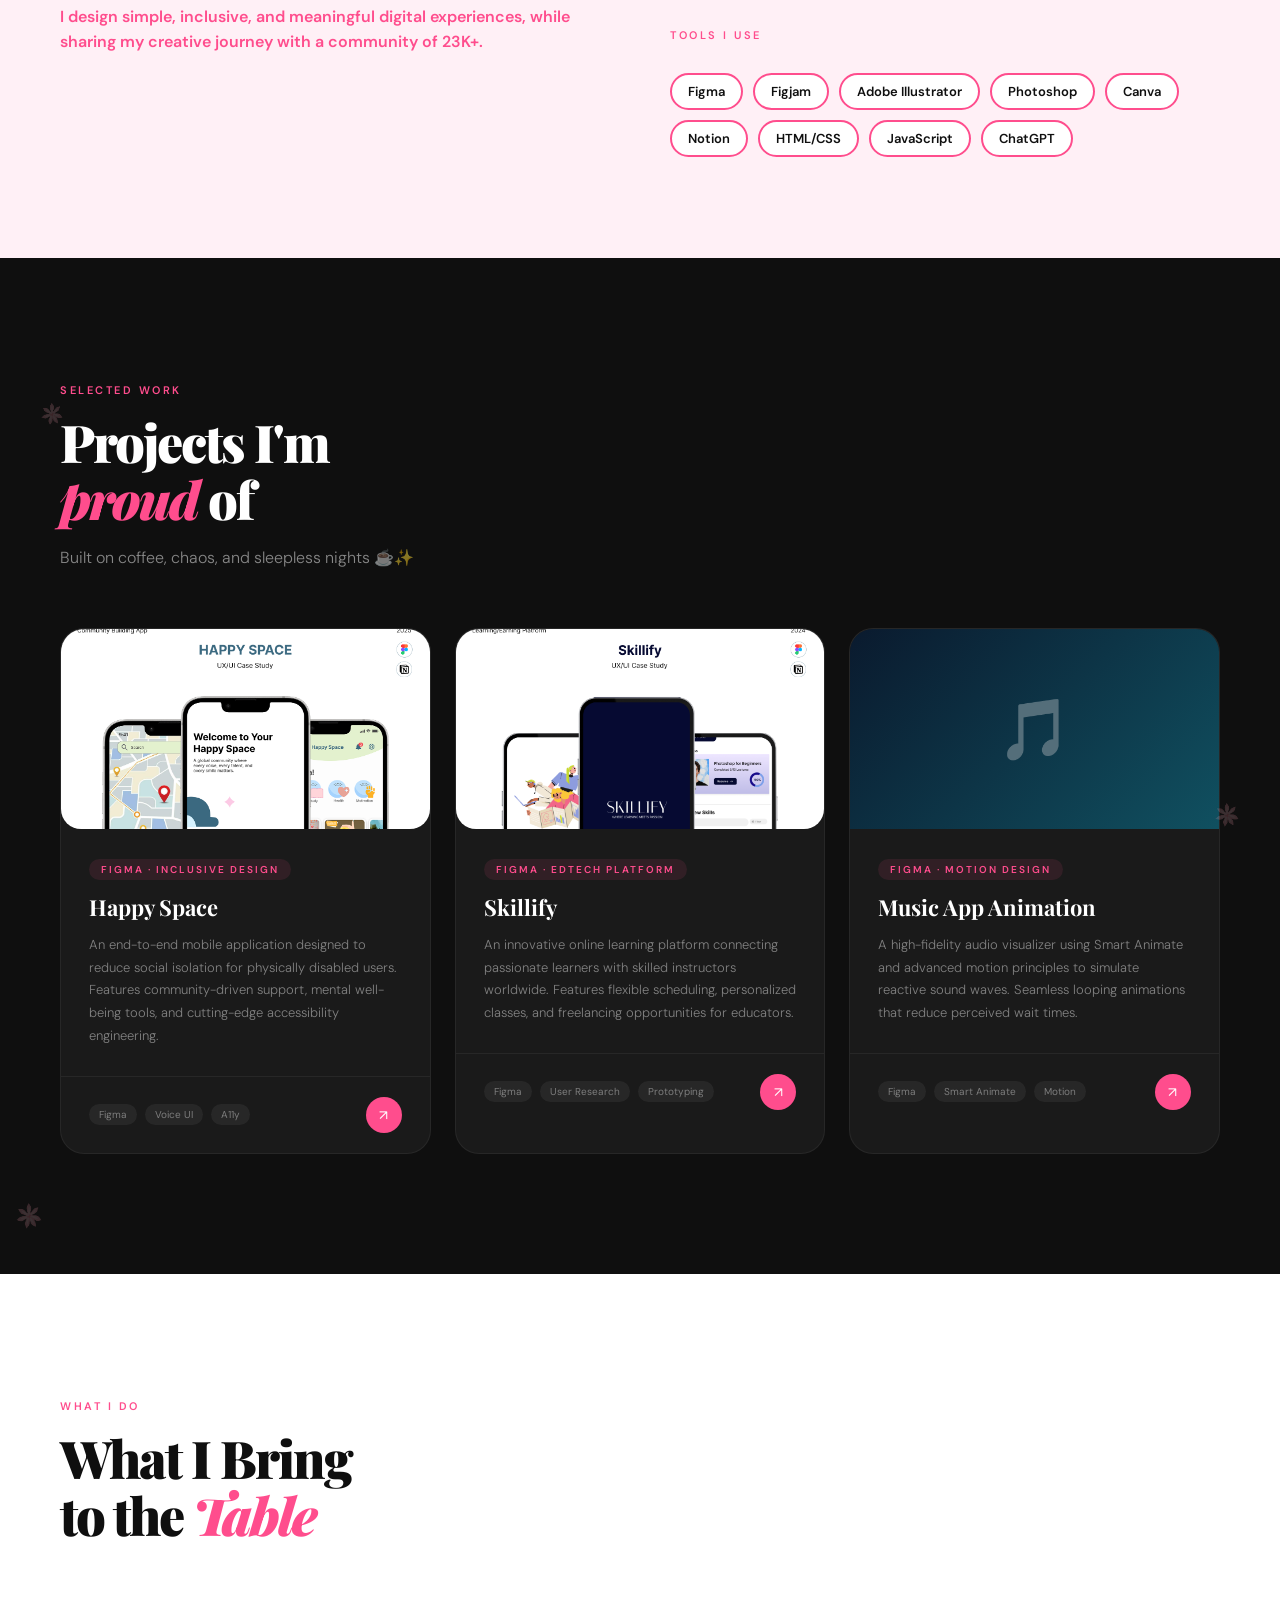
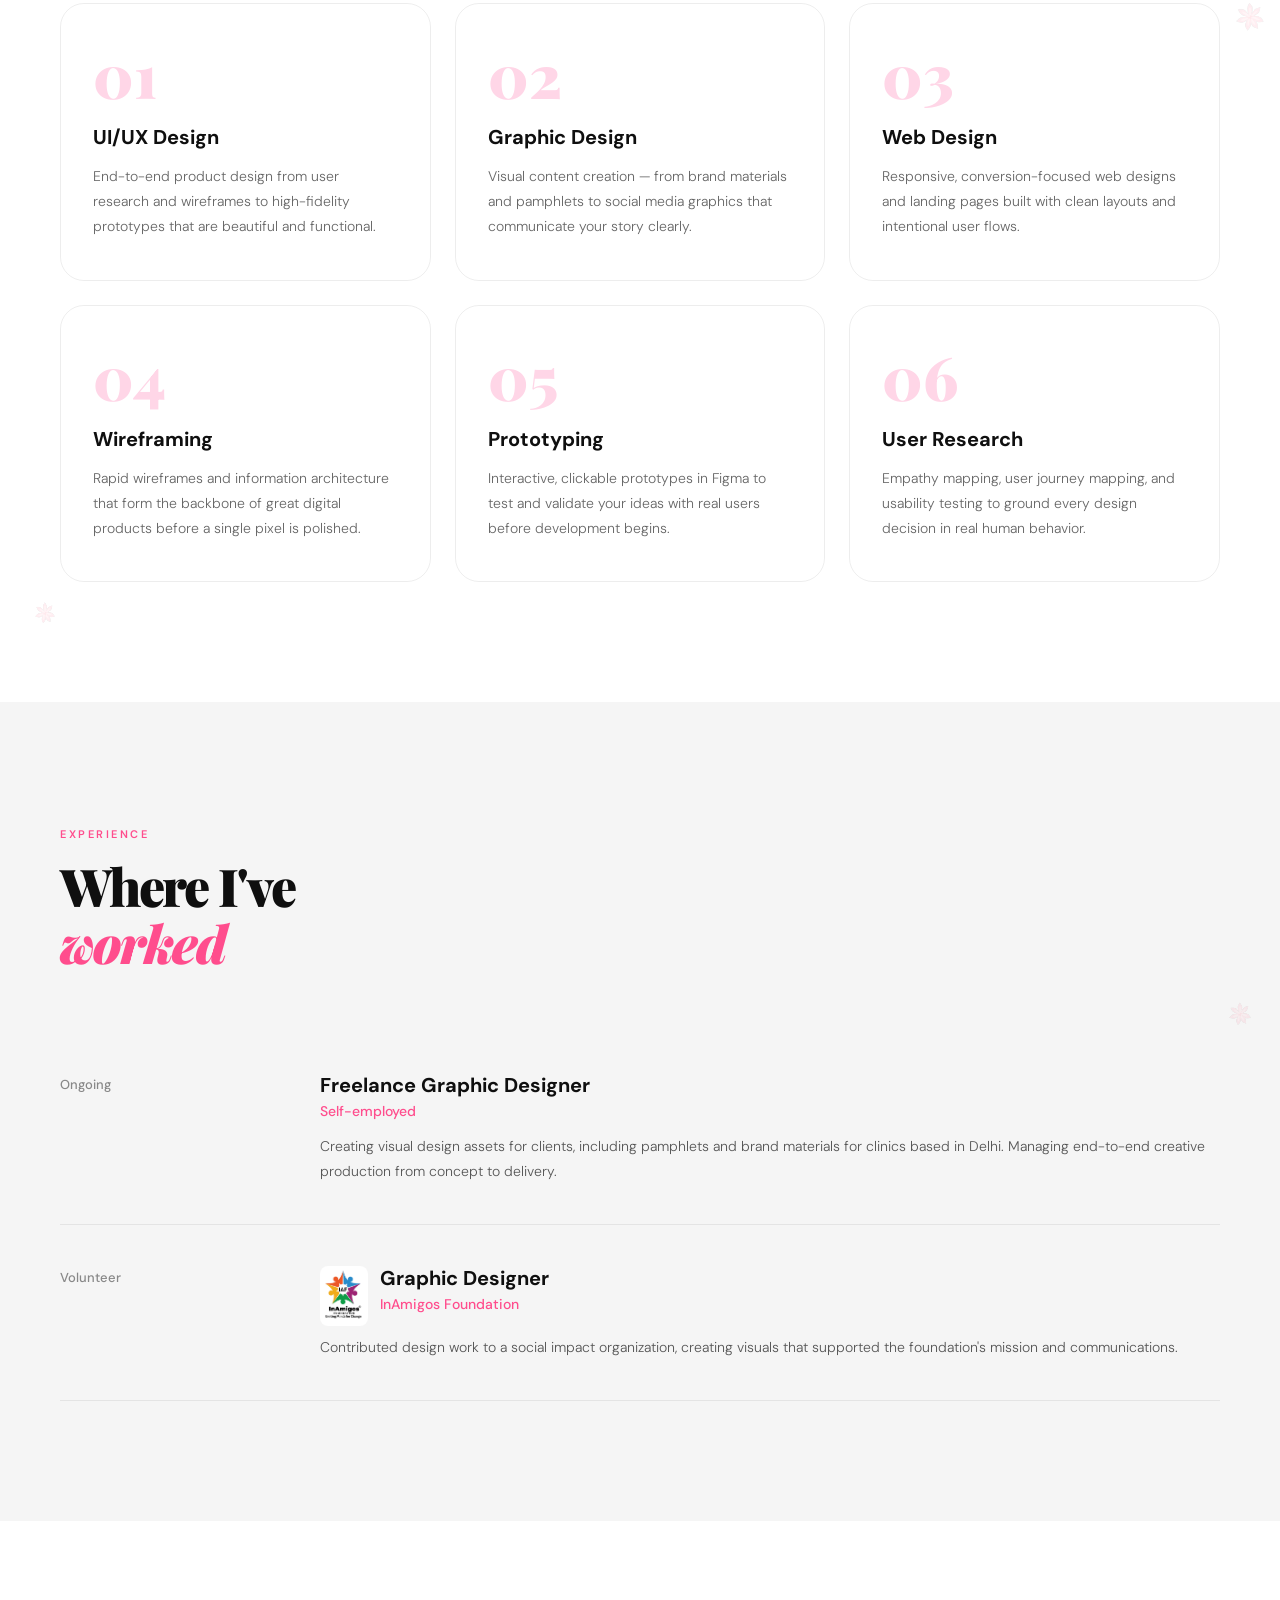
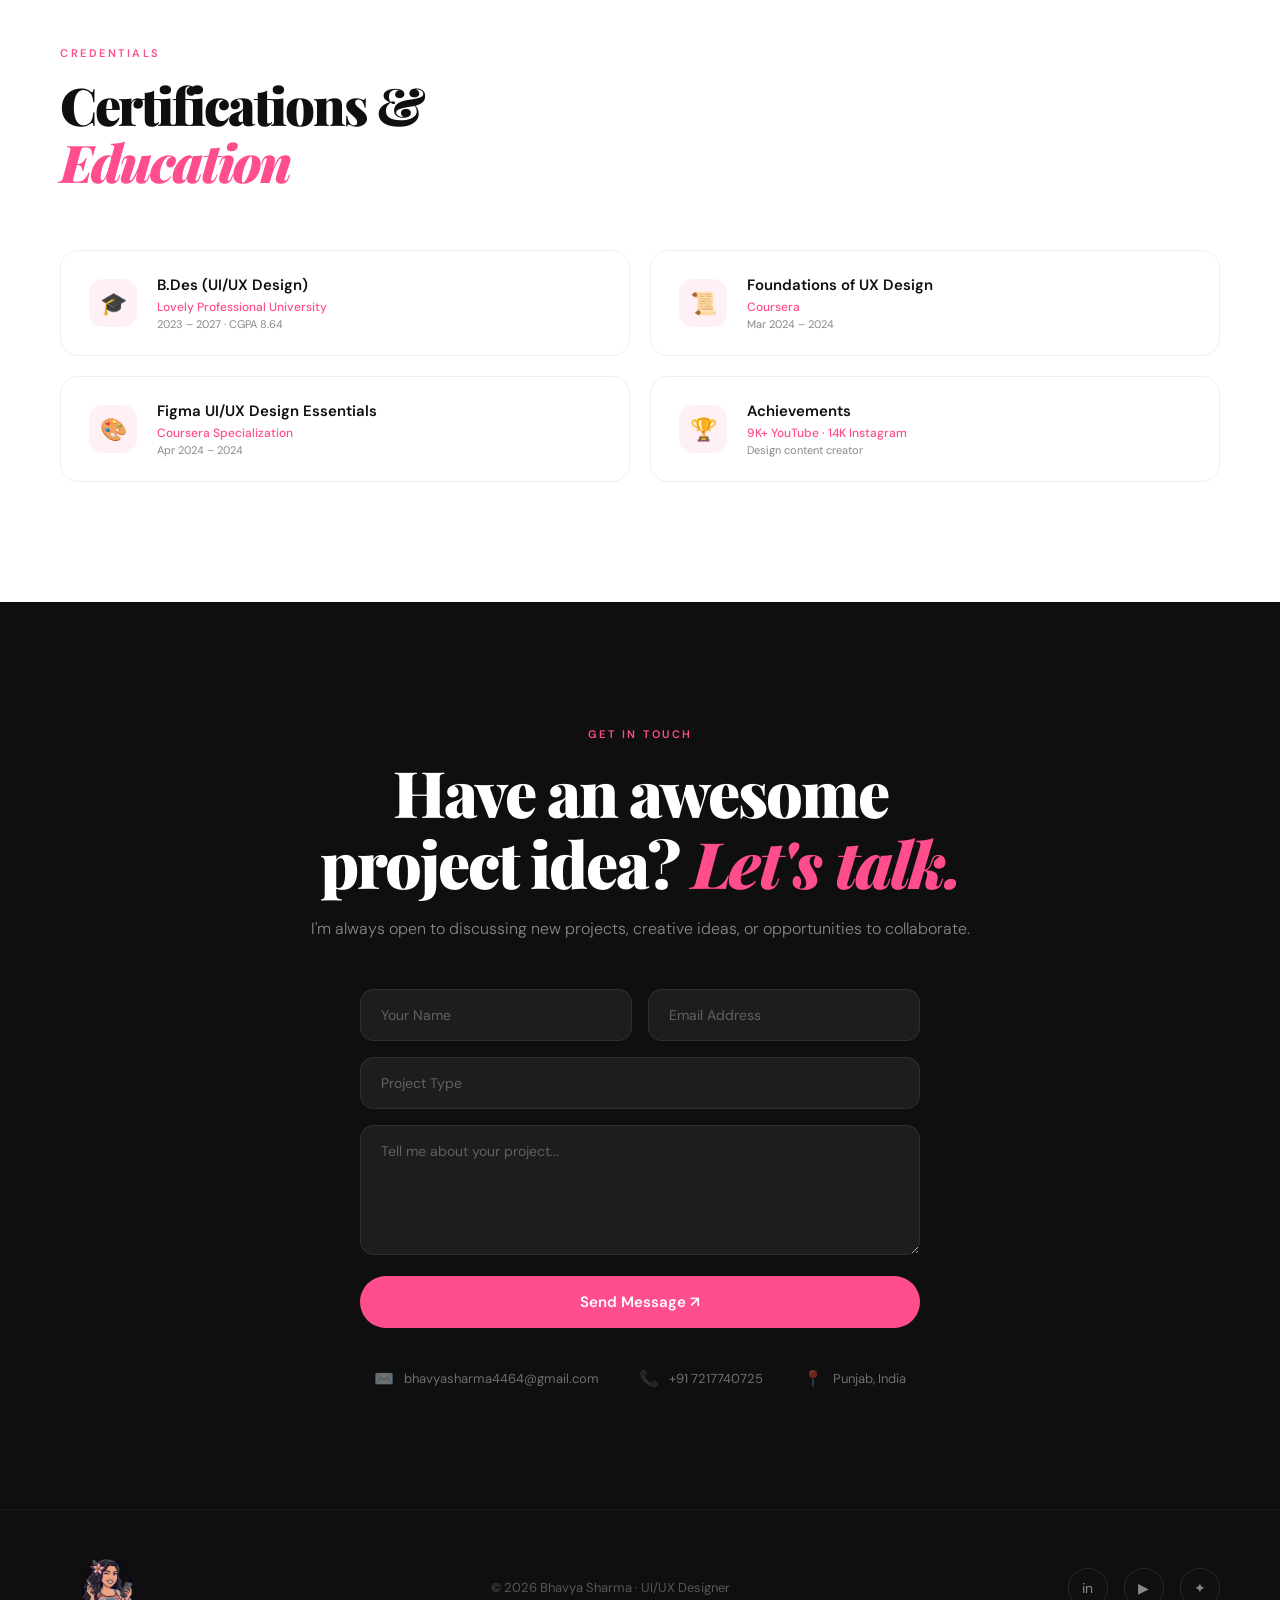
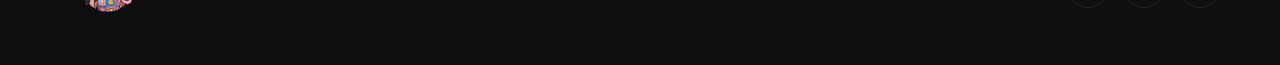
==== commit 66b99f17: "Remove OMNIGEN Creative Synergy project card" ====
--- a/index.html
+++ b/index.html
@@ -2593,23 +2593,6 @@
           <span class="tool-chip">Figma</span>
           <span class="tool-chip">Smart Animate</span>
           <span class="tool-chip">Motion</span>
-        </div>
-        <a href="#" class="project-link">↗</a>
-      </div>
-    </div>
-
-    <div class="project-card reveal" style="transition-delay:0.3s">
-      <div class="project-thumb project-thumb-3">🤖</div>
-      <div class="project-body">
-        <span class="project-tag">Figma · AI · Web Design</span>
-        <div class="project-title">OMNIGEN Creative Synergy</div>
-        <div class="project-desc">A comprehensive "one-stop creative hub" integrating AI-driven text, video, and sound production tools. Dark-themed landing page with sophisticated premium brand identity.</div>
-      </div>
-      <div class="project-footer">
-        <div class="project-tools">
-          <span class="tool-chip">Figma</span>
-          <span class="tool-chip">AI Integration</span>
-          <span class="tool-chip">Web</span>
         </div>
         <a href="#" class="project-link">↗</a>
       </div>
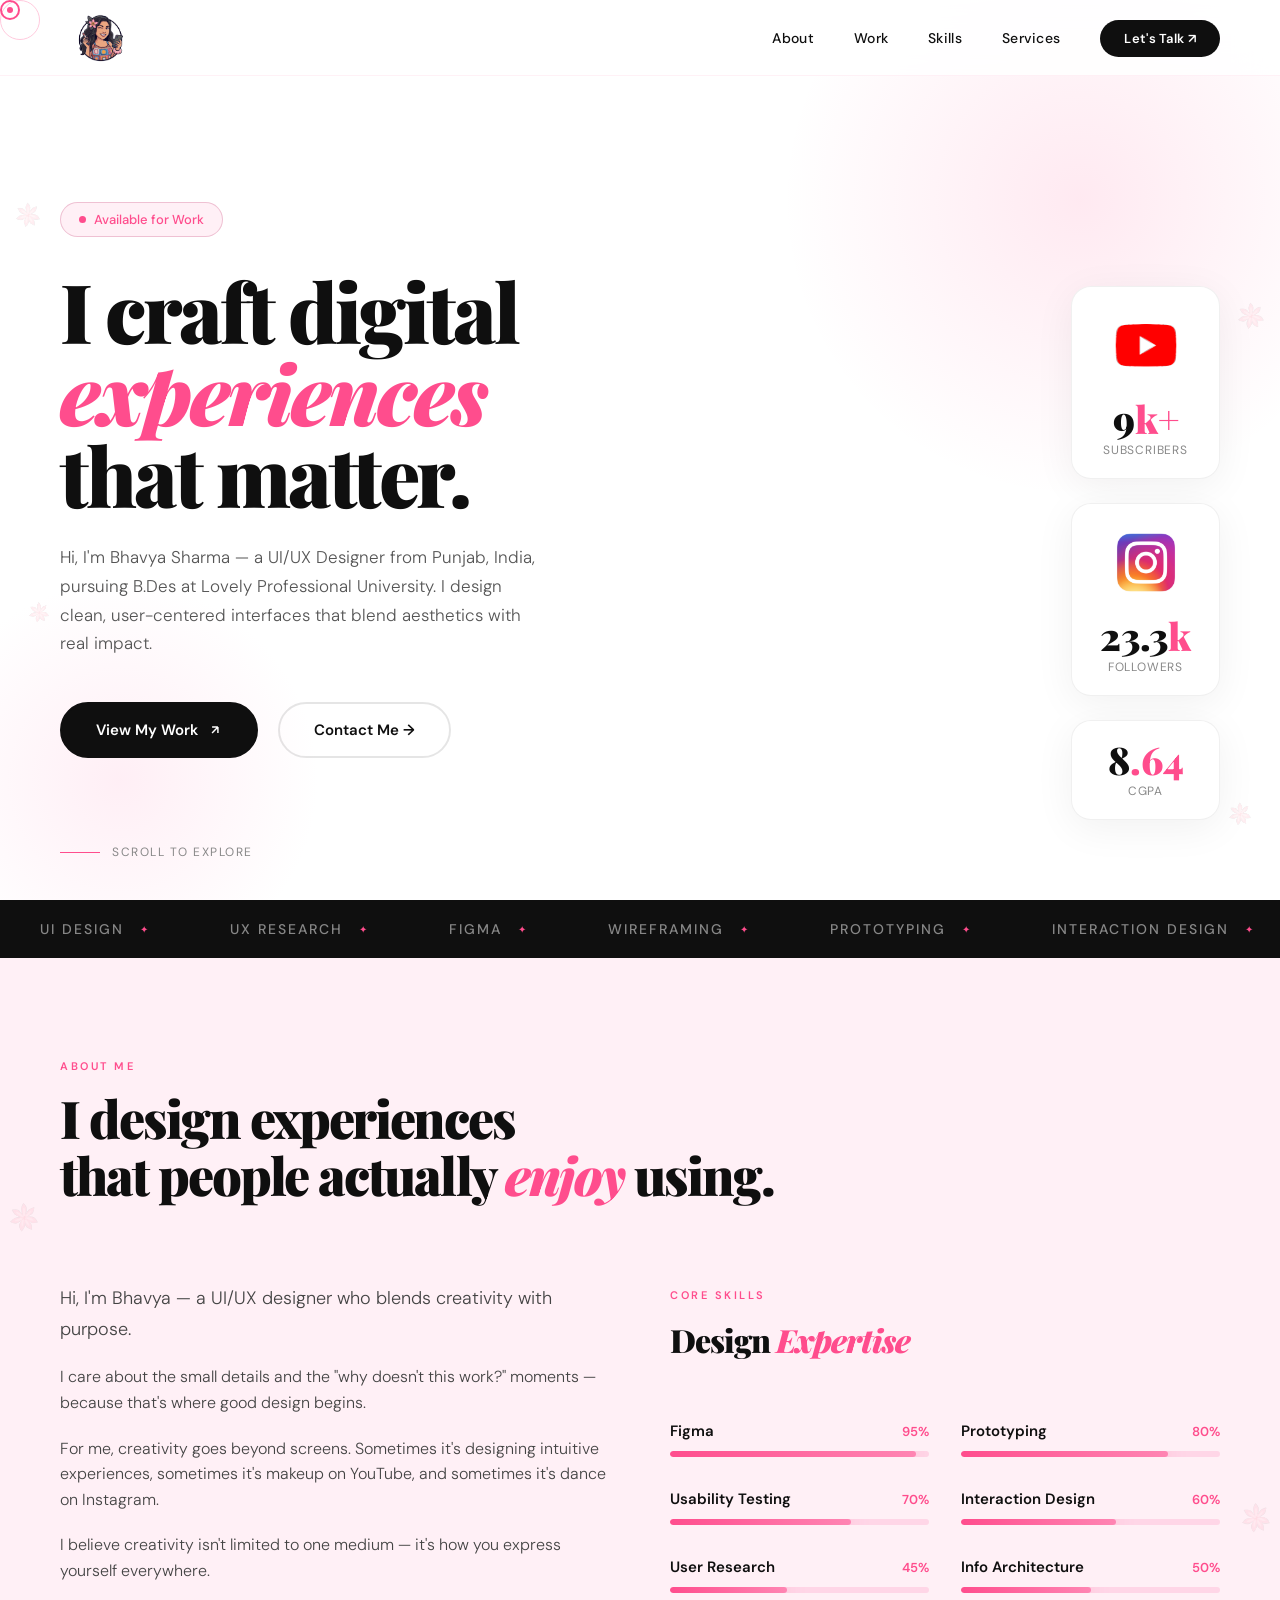
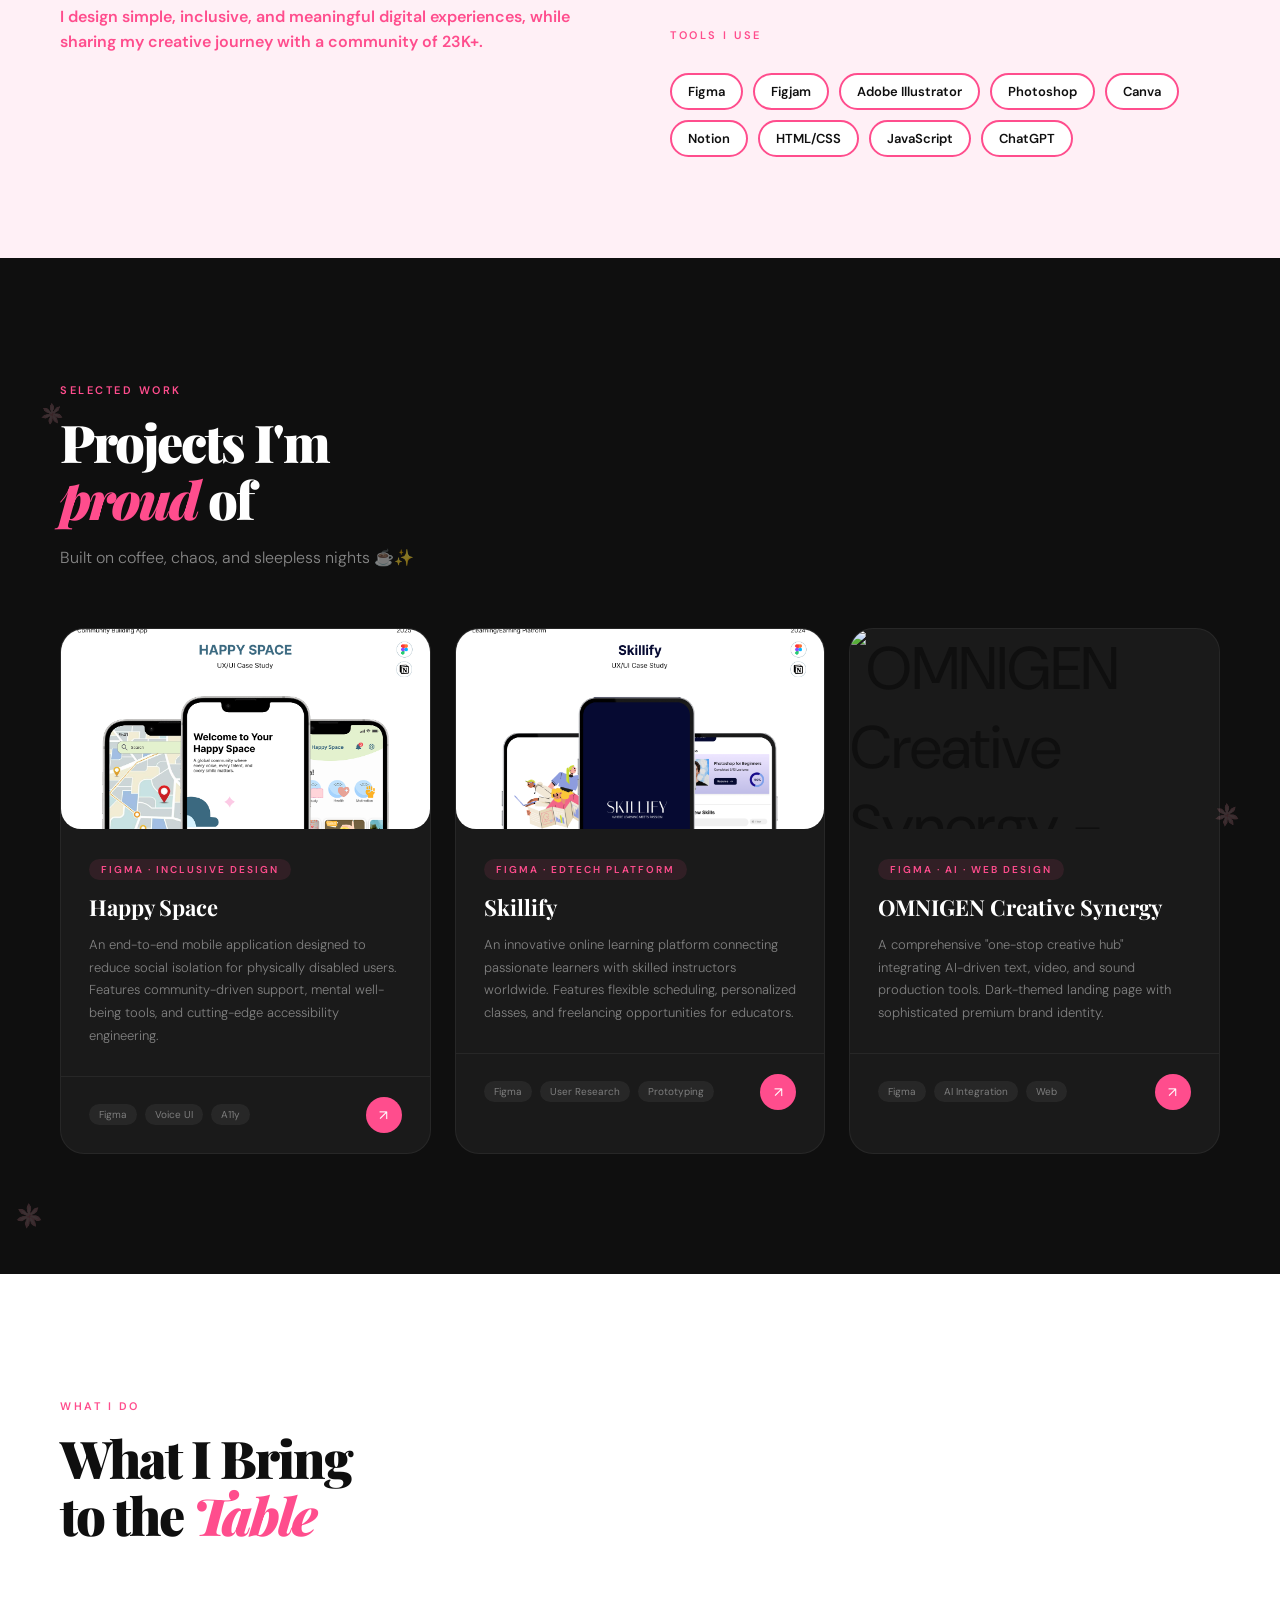
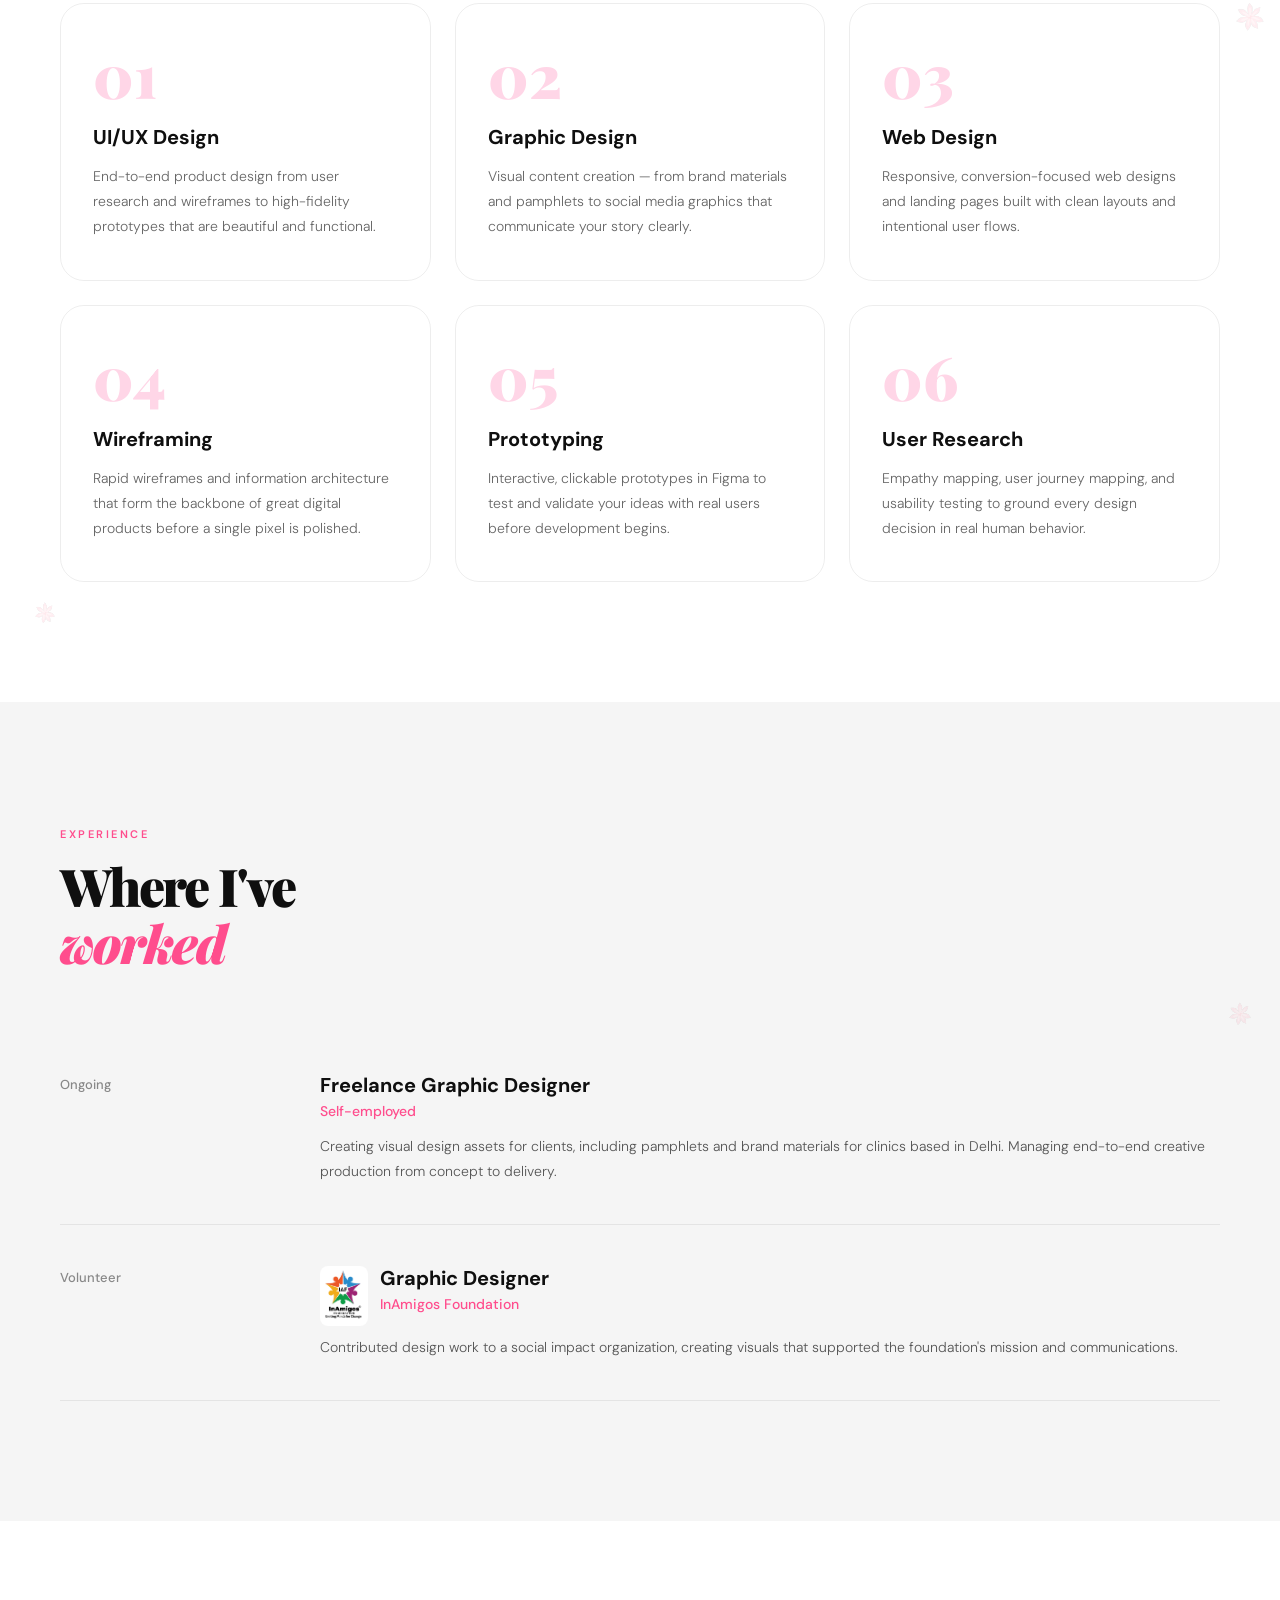
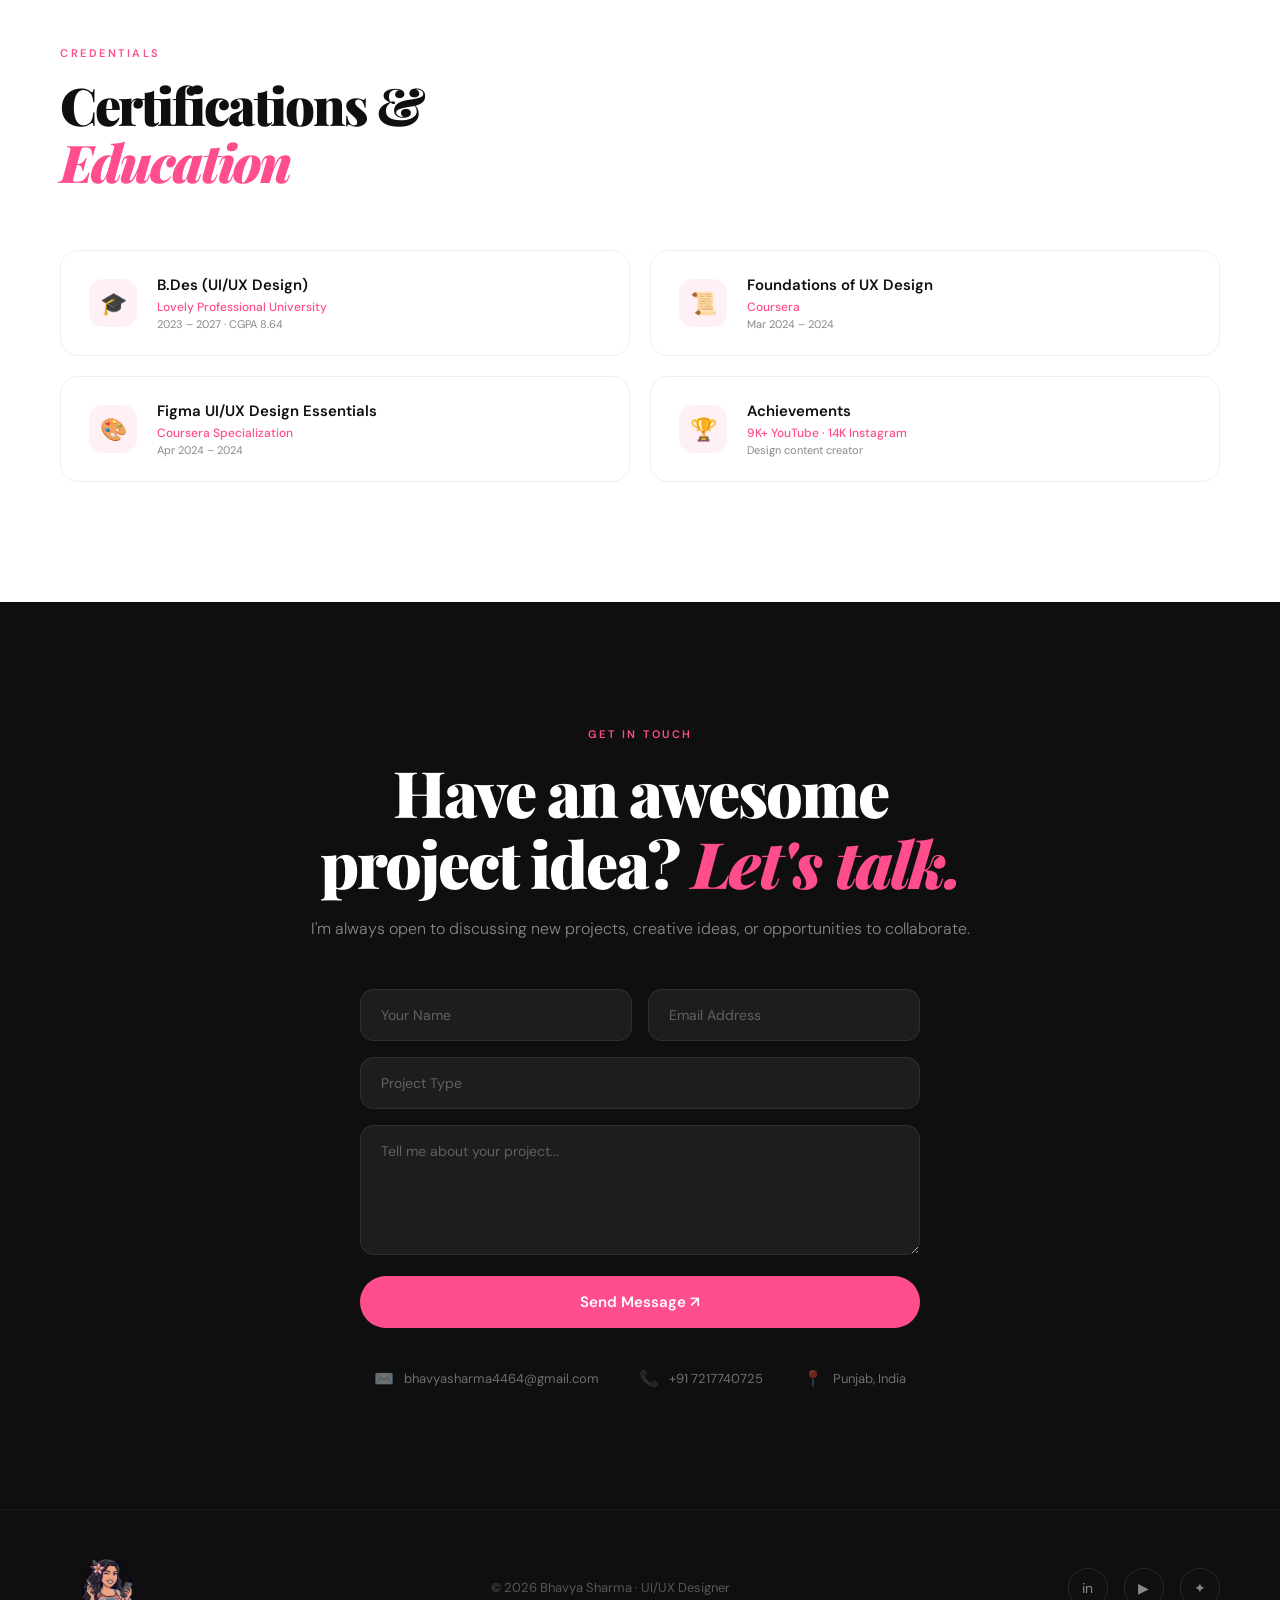
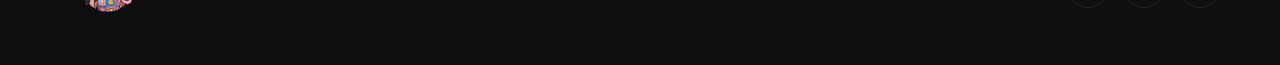
==== commit 914ed1ef: "Add OMNIGEN Creative Synergy project with modal and micro-interactions" ====
--- a/index.html
+++ b/index.html
@@ -1128,9 +1128,58 @@
     transition: all 0.3s;
   }
   .feature-card:hover {
-    transform: translateY(-4px);
-    box-shadow: 0 8px 30px rgba(255,77,141,0.15);
-    border-color: var(--pink);
+    transform: translateY(-8px) scale(1.02);
+    box-shadow: 0 12px 40px rgba(233,69,96,0.2);
+    border-color: #e94560;
+  }
+
+  /* OMNIGEN Modal Feature Card Micro-interactions */
+  #omnigenModal .feature-card {
+    position: relative;
+    overflow: hidden;
+  }
+
+  #omnigenModal .feature-card::before {
+    content: '';
+    position: absolute;
+    top: 0;
+    left: -100%;
+    width: 100%;
+    height: 100%;
+    background: linear-gradient(90deg, transparent, rgba(233,69,96,0.1), transparent);
+    transition: left 0.5s ease;
+  }
+
+  #omnigenModal .feature-card:hover::before {
+    left: 100%;
+  }
+
+  #omnigenModal .feature-card:hover {
+    transform: translateY(-8px) scale(1.02);
+    box-shadow: 0 20px 50px rgba(233,69,96,0.25);
+  }
+
+  #omnigenModal .feature-card:hover h3 {
+    color: #e94560;
+    transition: color 0.3s ease;
+  }
+
+  /* OMNIGEN website showcase micro-interactions */
+  #omnigenModal .website-showcase {
+    transition: transform 0.3s ease, box-shadow 0.3s ease;
+  }
+
+  #omnigenModal .website-showcase:hover {
+    transform: translateY(-5px);
+    box-shadow: 0 40px 100px rgba(0,0,0,0.5);
+  }
+
+  #omnigenModal .website-showcase img {
+    transition: transform 0.5s ease;
+  }
+
+  #omnigenModal .website-showcase:hover img {
+    transform: scale(1.01);
   }
   .feature-icon {
     font-size: 40px;
@@ -1258,6 +1307,34 @@
     transform: translateY(-2px);
   }
 
+  /* Pink button styling for case study modals */
+  .pink-btn {
+    background: linear-gradient(135deg, var(--pink) 0%, var(--pink-light) 100%);
+    color: white;
+    border: none;
+    padding: 16px 32px;
+    border-radius: 50px;
+    font-family: 'Manrope', sans-serif;
+    font-weight: 600;
+    font-size: 15px;
+    cursor: pointer;
+    display: inline-flex;
+    align-items: center;
+    gap: 10px;
+    box-shadow: 0 4px 20px rgba(255,77,141,0.3);
+    transition: all 0.3s ease;
+    will-change: transform;
+  }
+
+  .pink-btn:hover {
+    transform: translateY(-2px) scale(1.02);
+    box-shadow: 0 8px 30px rgba(255,77,141,0.4);
+  }
+
+  .pink-btn svg {
+    stroke: white;
+  }
+
   /* UI Screens Grid */
   .ui-screens-grid {
     display: grid;
@@ -1698,6 +1775,11 @@
 
     .case-study-title {
       font-size: 32px;
+    }
+
+    .pink-btn {
+      padding: 14px 24px;
+      font-size: 14px;
     }
   }
 
@@ -2581,20 +2663,22 @@
       </div>
     </div>
 
-    <div class="project-card reveal" style="transition-delay:0.3s">
-      <div class="project-thumb project-thumb-2">🎵</div>
+    <div class="project-card reveal" onclick="openOmnigenModal()" style="cursor: pointer; transition-delay:0.3s">
+      <div class="project-thumb">
+        <img src="Portfolio/3rd Case study.svg" alt="OMNIGEN Creative Synergy - Website Design" style="width: 100%; height: 100%; object-fit: cover; border-radius: 20px;">
+      </div>
       <div class="project-body">
-        <span class="project-tag">Figma · Motion Design</span>
-        <div class="project-title">Music App Animation</div>
-        <div class="project-desc">A high-fidelity audio visualizer using Smart Animate and advanced motion principles to simulate reactive sound waves. Seamless looping animations that reduce perceived wait times.</div>
+        <span class="project-tag">Figma · AI · Web Design</span>
+        <div class="project-title">OMNIGEN Creative Synergy</div>
+        <div class="project-desc">A comprehensive "one-stop creative hub" integrating AI-driven text, video, and sound production tools. Dark-themed landing page with sophisticated premium brand identity.</div>
       </div>
       <div class="project-footer">
         <div class="project-tools">
           <span class="tool-chip">Figma</span>
-          <span class="tool-chip">Smart Animate</span>
-          <span class="tool-chip">Motion</span>
-        </div>
-        <a href="#" class="project-link">↗</a>
+          <span class="tool-chip">AI Integration</span>
+          <span class="tool-chip">Web</span>
+        </div>
+        <a href="#" class="project-link" onclick="event.stopPropagation(); openOmnigenModal();">↗</a>
       </div>
     </div>
   </div>
@@ -3310,6 +3394,65 @@
       </div>
     </section>
 
+    <!-- UI Screens -->
+    <section class="case-study-section" style="background: linear-gradient(135deg, #faf5f7 0%, #fdf5f8 100%);">
+      <div class="section-header">
+        <span class="section-number">07</span>
+        <h2 class="section-title">UI Screens</h2>
+      </div>
+      
+      <div style="max-width: 1200px; margin: 0 auto;">
+        <!-- Splash & Auth Screens -->
+        <div style="margin-bottom: 60px;">
+          <h3 style="text-align: center; margin-bottom: 40px; color: var(--pink); font-size: 24px;">Splash & Authentication</h3>
+          <div style="display: grid; grid-template-columns: repeat(auto-fit, minmax(200px, 1fr)); gap: 30px; justify-items: center;">
+            <div class="reveal" style="text-align: center;">
+              <img src="Portfolio/Splash screen project 2.svg" alt="Splash Screen" style="width: 100%; max-width: 220px; border-radius: 20px; box-shadow: 0 10px 40px rgba(0,0,0,0.1);">
+              <p style="margin-top: 15px; font-size: 14px; color: #666;">Splash Screen</p>
+            </div>
+            <div class="reveal" style="transition-delay:0.1s; text-align: center;">
+              <img src="Portfolio/Login page project 2.svg" alt="Login Page" style="width: 100%; max-width: 220px; border-radius: 20px; box-shadow: 0 10px 40px rgba(0,0,0,0.1);">
+              <p style="margin-top: 15px; font-size: 14px; color: #666;">Login Page</p>
+            </div>
+            <div class="reveal" style="transition-delay:0.2s; text-align: center;">
+              <img src="Portfolio/Signin page project 2.svg" alt="Sign In Page" style="width: 100%; max-width: 220px; border-radius: 20px; box-shadow: 0 10px 40px rgba(0,0,0,0.1);">
+              <p style="margin-top: 15px; font-size: 14px; color: #666;">Sign In Page</p>
+            </div>
+          </div>
+        </div>
+
+        <!-- Main App Screens -->
+        <div style="margin-bottom: 60px;">
+          <h3 style="text-align: center; margin-bottom: 40px; color: var(--pink); font-size: 24px;">Main Application</h3>
+          <div style="display: grid; grid-template-columns: repeat(auto-fit, minmax(200px, 1fr)); gap: 30px; justify-items: center;">
+            <div class="reveal" style="text-align: center;">
+              <img src="Portfolio/Home screen project 2.svg" alt="Home Screen" style="width: 100%; max-width: 220px; border-radius: 20px; box-shadow: 0 10px 40px rgba(0,0,0,0.1);">
+              <p style="margin-top: 15px; font-size: 14px; color: #666;">Home Screen</p>
+            </div>
+            <div class="reveal" style="transition-delay:0.1s; text-align: center;">
+              <img src="Portfolio/Details page project 2.svg" alt="Details Page" style="width: 100%; max-width: 220px; border-radius: 20px; box-shadow: 0 10px 40px rgba(0,0,0,0.1);">
+              <p style="margin-top: 15px; font-size: 14px; color: #666;">Details Page</p>
+            </div>
+            <div class="reveal" style="transition-delay:0.2s; text-align: center;">
+              <img src="Portfolio/Listing page project 2.svg" alt="Listing Page" style="width: 100%; max-width: 220px; border-radius: 20px; box-shadow: 0 10px 40px rgba(0,0,0,0.1);">
+              <p style="margin-top: 15px; font-size: 14px; color: #666;">Listing Page</p>
+            </div>
+          </div>
+        </div>
+
+        <!-- Video Screen -->
+        <div>
+          <h3 style="text-align: center; margin-bottom: 40px; color: var(--pink); font-size: 24px;">Video Learning</h3>
+          <div style="display: flex; justify-content: center;">
+            <div class="reveal" style="text-align: center;">
+              <img src="Portfolio/video page project 2.svg" alt="Video Page" style="width: 100%; max-width: 220px; border-radius: 20px; box-shadow: 0 10px 40px rgba(0,0,0,0.1);">
+              <p style="margin-top: 15px; font-size: 14px; color: #666;">Video Learning Page</p>
+            </div>
+          </div>
+        </div>
+      </div>
+    </section>
+
     <!-- Conclusion -->
     <section class="case-study-section" style="background: white; border-bottom: none;">
       <div class="conclusion-content reveal" style="text-align: center; max-width: 800px; margin: 0 auto;">
@@ -3332,7 +3475,167 @@
             <div style="font-size: 14px; color: #666;">Scheduling</div>
           </div>
         </div>
-        <button class="back-to-top-btn" onclick="scrollToTopSkillify()" style="margin-top: 60px;">
+        <button class="back-to-top-btn pink-btn" onclick="scrollToTopSkillify()" style="margin-top: 60px;">
+          <span>Back to Top</span>
+          <svg width="20" height="20" viewBox="0 0 24 24" fill="none" stroke="currentColor" stroke-width="2">
+            <path d="M18 15l-6-6-6 6"/>
+          </svg>
+        </button>
+      </div>
+    </section>
+  </div>
+</div>
+
+<!-- OMNIGEN CREATIVE SYNERGY CASE STUDY MODAL -->
+<div id="omnigenModal" class="case-study-modal">
+  <div class="modal-content">
+    <button class="modal-close" onclick="closeOmnigenModal()">&times;</button>
+    
+    <!-- Hero Section -->
+    <section class="case-study-hero" style="background: linear-gradient(135deg, #1a1a2e 0%, #16213e 50%, #0f3460 100%);">
+      <div class="hero-content">
+        <div class="reveal">
+          <span class="hero-tag" style="background: rgba(233,69,96,0.2); color: #e94560;">Case Study</span>
+          <h1 class="case-study-title" style="color: #fff;">OMNIGEN Creative Synergy</h1>
+          <p class="case-study-subtitle" style="color: rgba(255,255,255,0.8);">A one-stop creative hub integrating AI-driven text, video, and sound production tools</p>
+        </div>
+        <div class="project-meta reveal" style="color: rgba(255,255,255,0.6);">
+          <span>📅 2024</span>
+          <span>⏱️ 8 Weeks</span>
+          <span>🎨 UI/UX Design</span>
+        </div>
+      </div>
+      <div class="scroll-indicator reveal">
+        <div class="mouse" style="border-color: rgba(255,255,255,0.3);">
+          <div class="wheel" style="background: #e94560;"></div>
+        </div>
+        <span style="color: rgba(255,255,255,0.6);">Scroll to explore</span>
+      </div>
+    </section>
+
+    <!-- Project Overview -->
+    <section class="case-study-section" style="background: #f8f9fa;">
+      <div class="overview-grid">
+        <div class="overview-text reveal">
+          <h2 class="section-title">The Challenge</h2>
+          <p class="section-text" style="color: #444; line-height: 1.8;">
+            Creative professionals often struggle with fragmented workflows, switching between multiple tools for text generation, video editing, and sound design. The challenge was to create a unified platform that brings all these capabilities under one roof with a sophisticated, premium dark-themed interface.
+          </p>
+        </div>
+        <div class="overview-image reveal" style="transition-delay: 0.2s;">
+          <div class="image-card" style="background: linear-gradient(135deg, #1a1a2e 0%, #0f3460 100%); padding: 40px; border-radius: 20px; box-shadow: 0 20px 60px rgba(0,0,0,0.3);">
+            <div style="font-size: 60px; text-align: center; margin-bottom: 20px;">🎨</div>
+            <div style="color: #fff; text-align: center; font-size: 18px; font-weight: 600;">All-in-One Creative Suite</div>
+          </div>
+        </div>
+      </div>
+    </section>
+
+    <!-- Design Preview -->
+    <section class="case-study-section" style="background: white; padding: 80px 0;">
+      <div class="section-header">
+        <span class="section-number" style="background: linear-gradient(135deg, #e94560 0%, #ff6b6b 100%); color: white;">01</span>
+        <h2 class="section-title">Website Design Preview</h2>
+      </div>
+      <div class="design-preview-container reveal" style="max-width: 1200px; margin: 0 auto; padding: 0 40px;">
+        <div class="website-showcase" style="background: linear-gradient(135deg, #1a1a2e 0%, #16213e 100%); border-radius: 24px; padding: 40px; box-shadow: 0 30px 80px rgba(0,0,0,0.4); overflow-y: auto; max-height: 80vh;">
+          <img src="Portfolio/3rd Case study.svg" alt="OMNIGEN Creative Synergy Website Design" style="width: 100%; height: auto; border-radius: 16px; box-shadow: 0 10px 40px rgba(0,0,0,0.3);">
+        </div>
+        <p class="image-caption" style="text-align: center; margin-top: 30px; color: #666; font-size: 16px; font-style: italic;">
+          Full landing page design showcasing the dark-themed premium aesthetic with AI integration features
+        </p>
+      </div>
+    </section>
+
+    <!-- Features Grid -->
+    <section class="case-study-section" style="background: linear-gradient(135deg, #f8f9fa 0%, #e9ecef 100%);">
+      <div class="section-header">
+        <span class="section-number" style="background: linear-gradient(135deg, #e94560 0%, #ff6b6b 100%); color: white;">02</span>
+        <h2 class="section-title">Key Features</h2>
+      </div>
+      <div style="max-width: 1000px; margin: 0 auto; padding: 0 40px;">
+        <div style="display: grid; grid-template-columns: repeat(auto-fit, minmax(280px, 1fr)); gap: 30px;">
+          <div class="reveal feature-card" style="background: white; padding: 30px; border-radius: 16px; box-shadow: 0 4px 20px rgba(0,0,0,0.08); transition: transform 0.3s ease, box-shadow 0.3s ease;">
+            <div style="font-size: 40px; margin-bottom: 15px;">🤖</div>
+            <h3 style="color: #1a1a2e; margin-bottom: 10px; font-size: 18px;">AI Text Generation</h3>
+            <p style="color: #666; font-size: 14px; line-height: 1.6;">Smart content creation with contextual understanding and style adaptation</p>
+          </div>
+          <div class="reveal feature-card" style="background: white; padding: 30px; border-radius: 16px; box-shadow: 0 4px 20px rgba(0,0,0,0.08); transition: transform 0.3s ease, box-shadow 0.3s ease; transition-delay: 0.1s;">
+            <div style="font-size: 40px; margin-bottom: 15px;">🎬</div>
+            <h3 style="color: #1a1a2e; margin-bottom: 10px; font-size: 18px;">Video Production</h3>
+            <p style="color: #666; font-size: 14px; line-height: 1.6;">Streamlined video editing with AI-powered effects and transitions</p>
+          </div>
+          <div class="reveal feature-card" style="background: white; padding: 30px; border-radius: 16px; box-shadow: 0 4px 20px rgba(0,0,0,0.08); transition: transform 0.3s ease, box-shadow 0.3s ease; transition-delay: 0.2s;">
+            <div style="font-size: 40px; margin-bottom: 15px;">🎵</div>
+            <h3 style="color: #1a1a2e; margin-bottom: 10px; font-size: 18px;">Sound Design</h3>
+            <p style="color: #666; font-size: 14px; line-height: 1.6;">AI-generated soundscapes and audio enhancement tools</p>
+          </div>
+          <div class="reveal feature-card" style="background: white; padding: 30px; border-radius: 16px; box-shadow: 0 4px 20px rgba(0,0,0,0.08); transition: transform 0.3s ease, box-shadow 0.3s ease; transition-delay: 0.3s;">
+            <div style="font-size: 40px; margin-bottom: 15px;">🌐</div>
+            <h3 style="color: #1a1a2e; margin-bottom: 10px; font-size: 18px;">Cloud Integration</h3>
+            <p style="color: #666; font-size: 14px; line-height: 1.6;">Seamless project sync across devices with real-time collaboration</p>
+          </div>
+        </div>
+      </div>
+    </section>
+
+    <!-- Design System -->
+    <section class="case-study-section" style="background: white;">
+      <div class="section-header">
+        <span class="section-number" style="background: linear-gradient(135deg, #e94560 0%, #ff6b6b 100%); color: white;">03</span>
+        <h2 class="section-title">Design System</h2>
+      </div>
+      <div style="max-width: 900px; margin: 0 auto; padding: 0 40px;">
+        <div class="reveal" style="background: linear-gradient(135deg, #1a1a2e 0%, #16213e 100%); border-radius: 20px; padding: 50px; color: white;">
+          <h3 style="margin-bottom: 30px; font-size: 24px;">Color Palette</h3>
+          <div style="display: flex; gap: 20px; flex-wrap: wrap; margin-bottom: 40px;">
+            <div style="text-align: center;">
+              <div style="width: 80px; height: 80px; background: #1a1a2e; border-radius: 12px; margin-bottom: 10px; box-shadow: 0 4px 15px rgba(0,0,0,0.3);"></div>
+              <span style="font-size: 12px; color: rgba(255,255,255,0.7);">#1a1a2e</span>
+            </div>
+            <div style="text-align: center;">
+              <div style="width: 80px; height: 80px; background: #16213e; border-radius: 12px; margin-bottom: 10px; box-shadow: 0 4px 15px rgba(0,0,0,0.3);"></div>
+              <span style="font-size: 12px; color: rgba(255,255,255,0.7);">#16213e</span>
+            </div>
+            <div style="text-align: center;">
+              <div style="width: 80px; height: 80px; background: #0f3460; border-radius: 12px; margin-bottom: 10px; box-shadow: 0 4px 15px rgba(0,0,0,0.3);"></div>
+              <span style="font-size: 12px; color: rgba(255,255,255,0.7);">#0f3460</span>
+            </div>
+            <div style="text-align: center;">
+              <div style="width: 80px; height: 80px; background: #e94560; border-radius: 12px; margin-bottom: 10px; box-shadow: 0 4px 15px rgba(233,69,96,0.4);"></div>
+              <span style="font-size: 12px; color: rgba(255,255,255,0.7);">#e94560</span>
+            </div>
+          </div>
+          <h3 style="margin-bottom: 20px; font-size: 24px;">Typography</h3>
+          <p style="color: rgba(255,255,255,0.8); line-height: 1.6; margin-bottom: 15px;">Primary: Inter / SF Pro Display - Clean, modern sans-serif for UI elements</p>
+          <p style="color: rgba(255,255,255,0.8); line-height: 1.6;">Secondary: Space Grotesk - Geometric accents for headings and CTAs</p>
+        </div>
+      </div>
+    </section>
+
+    <!-- Conclusion -->
+    <section class="case-study-section" style="background: linear-gradient(135deg, #1a1a2e 0%, #0f3460 100%); border-bottom: none;">
+      <div class="conclusion-content reveal" style="text-align: center; max-width: 800px; margin: 0 auto;">
+        <div class="conclusion-emoji">🚀</div>
+        <h2 class="conclusion-title" style="color: #fff;">Redefining Creative Workflows</h2>
+        <p class="conclusion-text" style="color: rgba(255,255,255,0.8);">
+          OMNIGEN Creative Synergy represents a paradigm shift in how creative professionals approach their work. By consolidating multiple AI-powered tools into a unified, intuitive platform with a premium dark aesthetic, we've created a solution that not only enhances productivity but also inspires creativity.
+        </p>
+        <div class="result-stats" style="display: flex; justify-content: center; gap: 40px; margin-top: 40px; flex-wrap: wrap;">
+          <div style="text-align: center;">
+            <div style="font-size: 36px; font-weight: 800; color: #e94560;">3-in-1</div>
+            <div style="font-size: 14px; color: rgba(255,255,255,0.6);">Creative Tools</div>
+          </div>
+          <div style="text-align: center;">
+            <div style="font-size: 36px; font-weight: 800; color: #e94560;">AI</div>
+            <div style="font-size: 14px; color: rgba(255,255,255,0.6);">Powered</div>
+          </div>
+          <div style="text-align: center;">
+            <div style="font-size: 36px; font-weight: 800; color: #e94560;">Dark</div>
+            <div style="font-size: 14px; color: rgba(255,255,255,0.6);">Premium UI</div>
+          </div>
+        </div>
+        <button class="back-to-top-btn pink-btn" onclick="scrollToTopOmnigen()" style="margin-top: 60px;">
           <span>Back to Top</span>
           <svg width="20" height="20" viewBox="0 0 24 24" fill="none" stroke="currentColor" stroke-width="2">
             <path d="M18 15l-6-6-6 6"/>
@@ -3692,6 +3995,37 @@
       });
     }
   }
+
+  // OMNIGEN Modal Functions
+  function openOmnigenModal() {
+    const modal = document.getElementById('omnigenModal');
+    modal.classList.add('active');
+    document.body.style.overflow = 'hidden';
+  }
+
+  function closeOmnigenModal() {
+    const modal = document.getElementById('omnigenModal');
+    modal.classList.remove('active');
+    document.body.style.overflow = '';
+  }
+
+  // Close OMNIGEN modal on backdrop click
+  document.getElementById('omnigenModal').addEventListener('click', function(e) {
+    if (e.target === this) {
+      closeOmnigenModal();
+    }
+  });
+
+  // Scroll to top of OMNIGEN modal
+  function scrollToTopOmnigen() {
+    const modal = document.getElementById('omnigenModal');
+    if (modal) {
+      modal.scrollTo({
+        top: 0,
+        behavior: 'smooth'
+      });
+    }
+  }
 </script>
 </body>
 </html>
